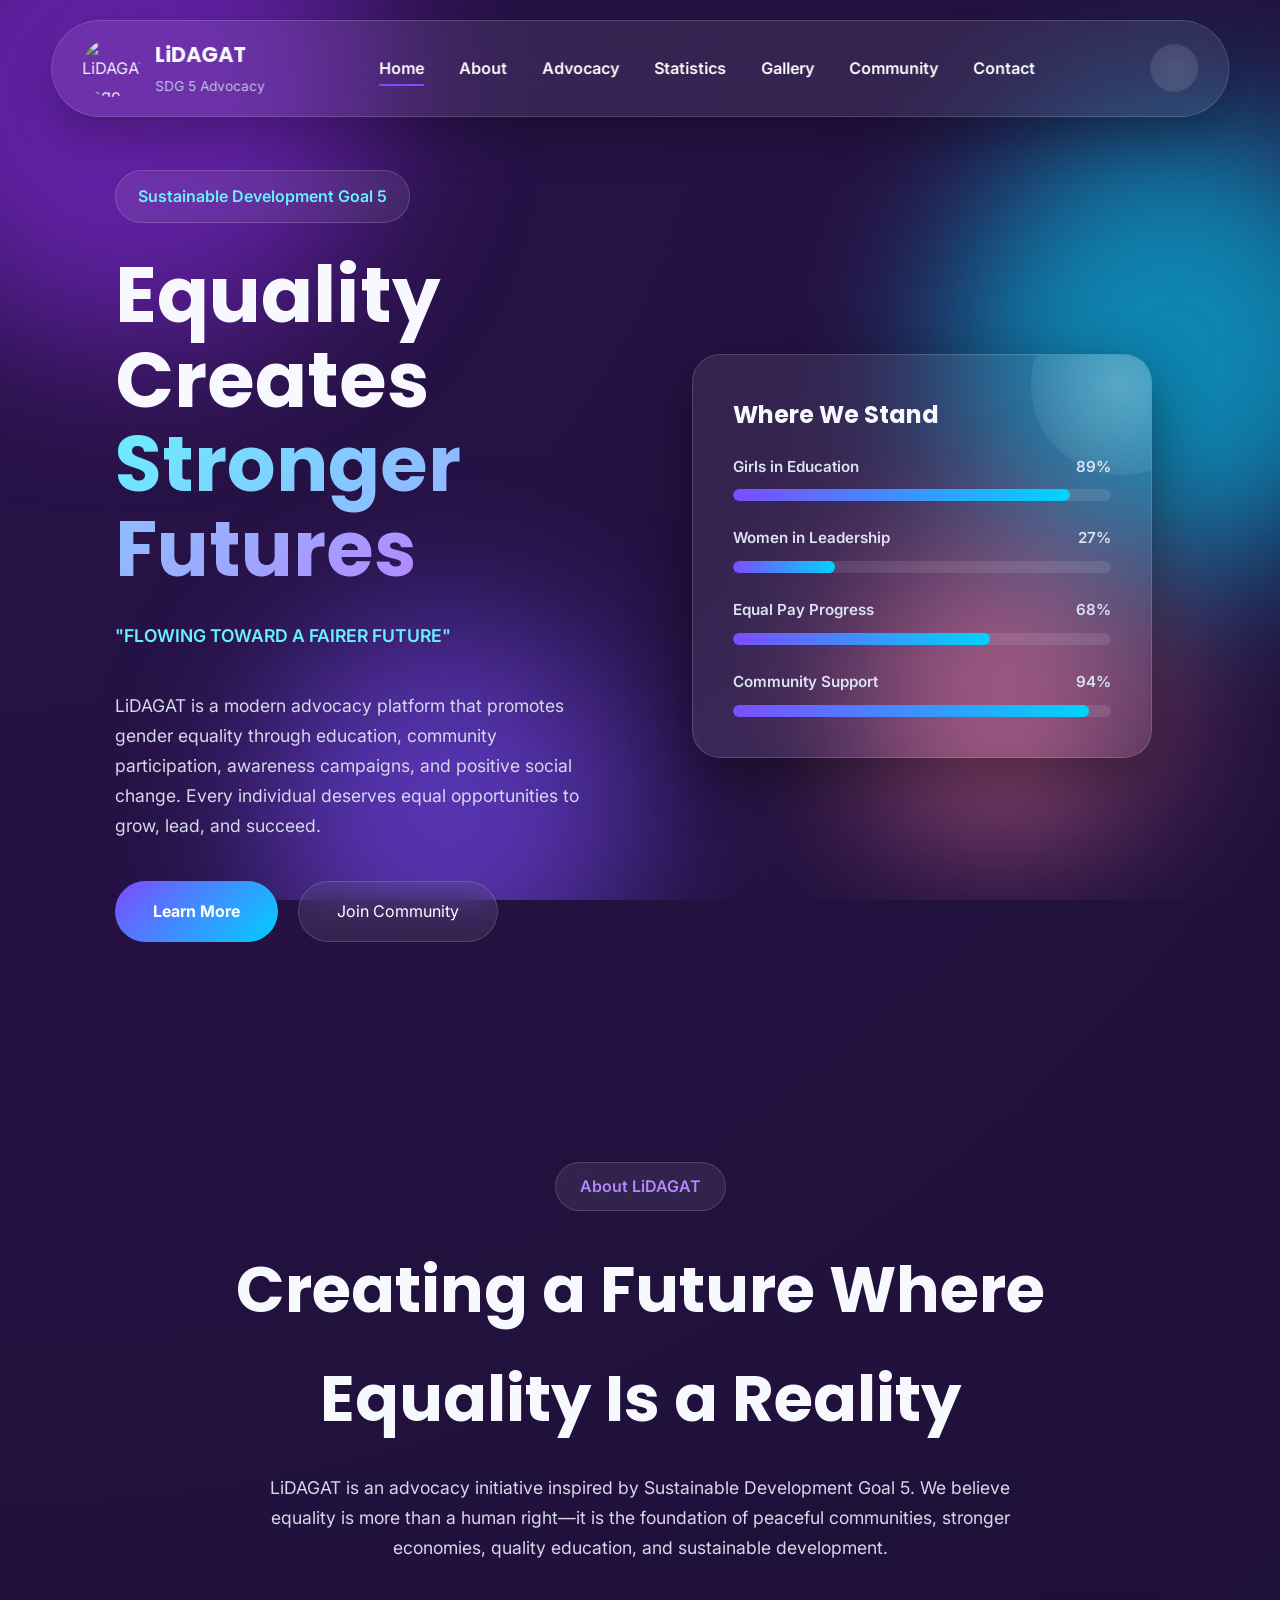
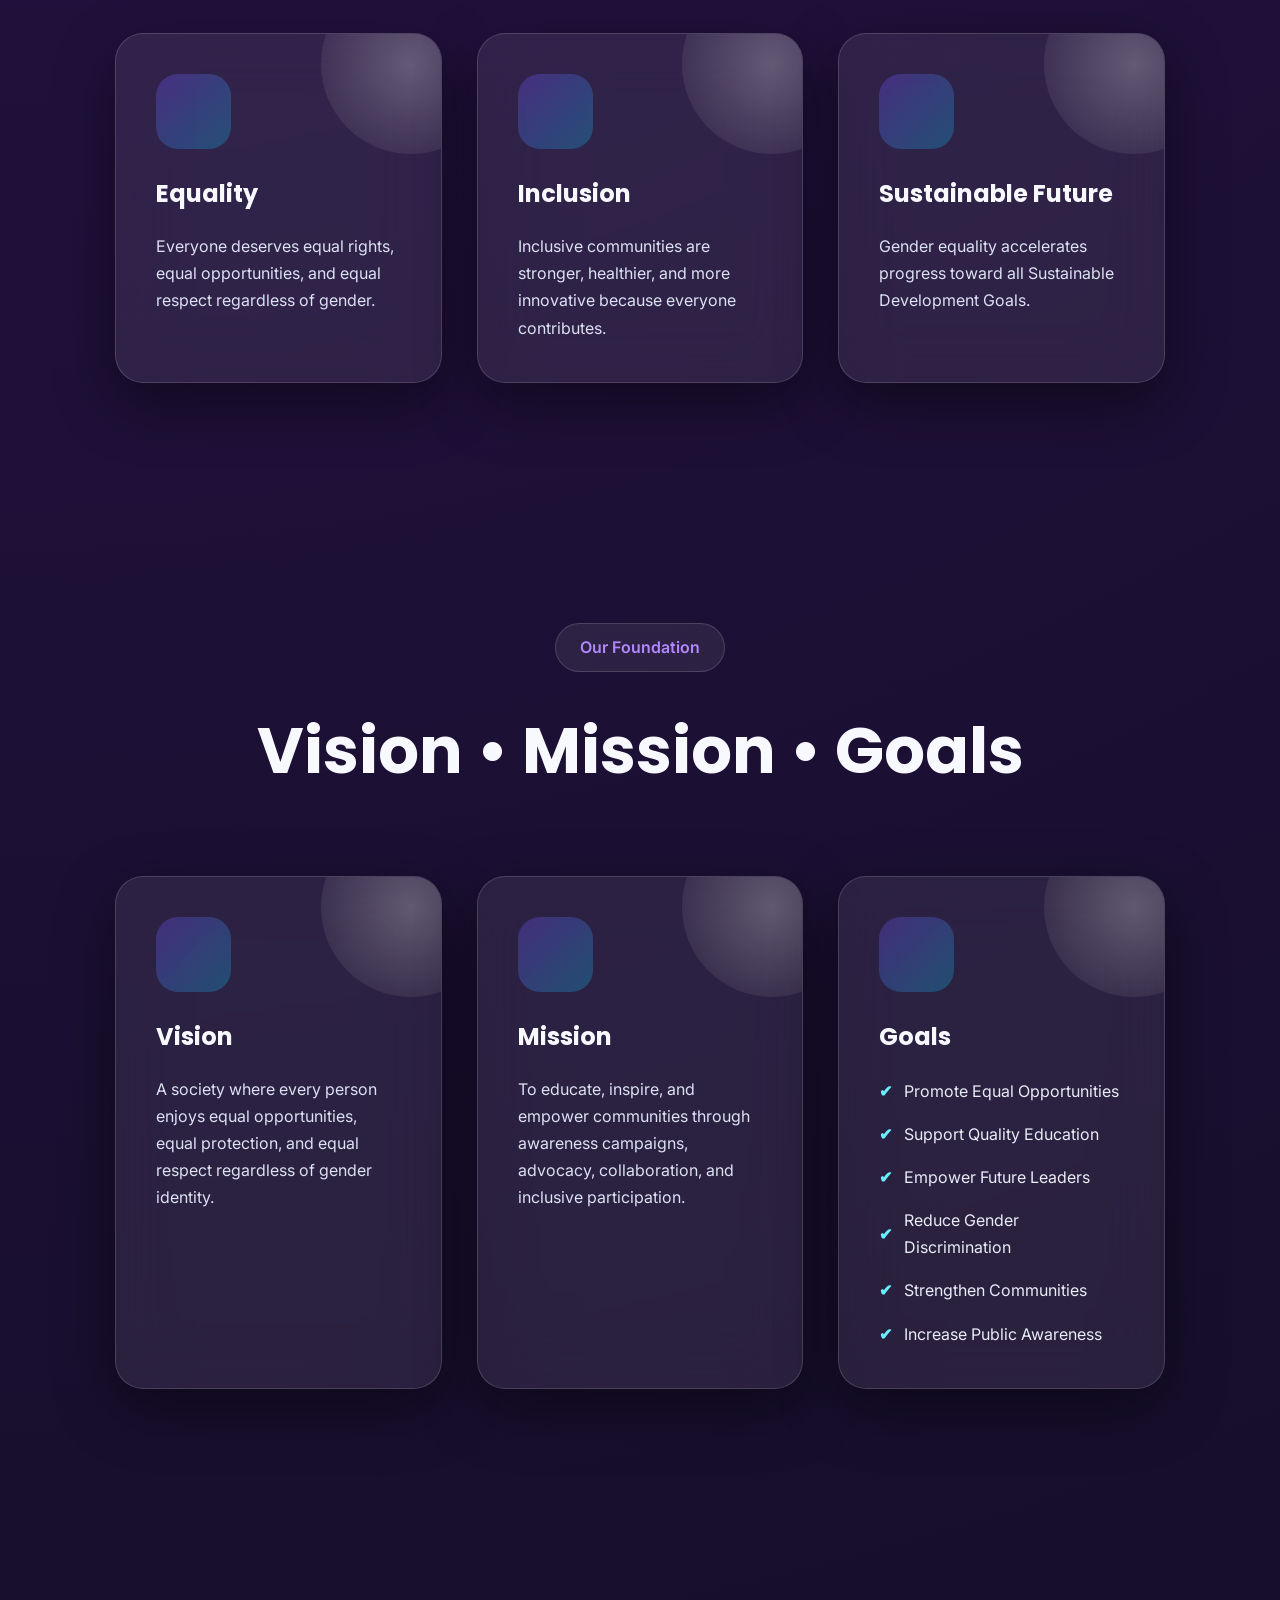
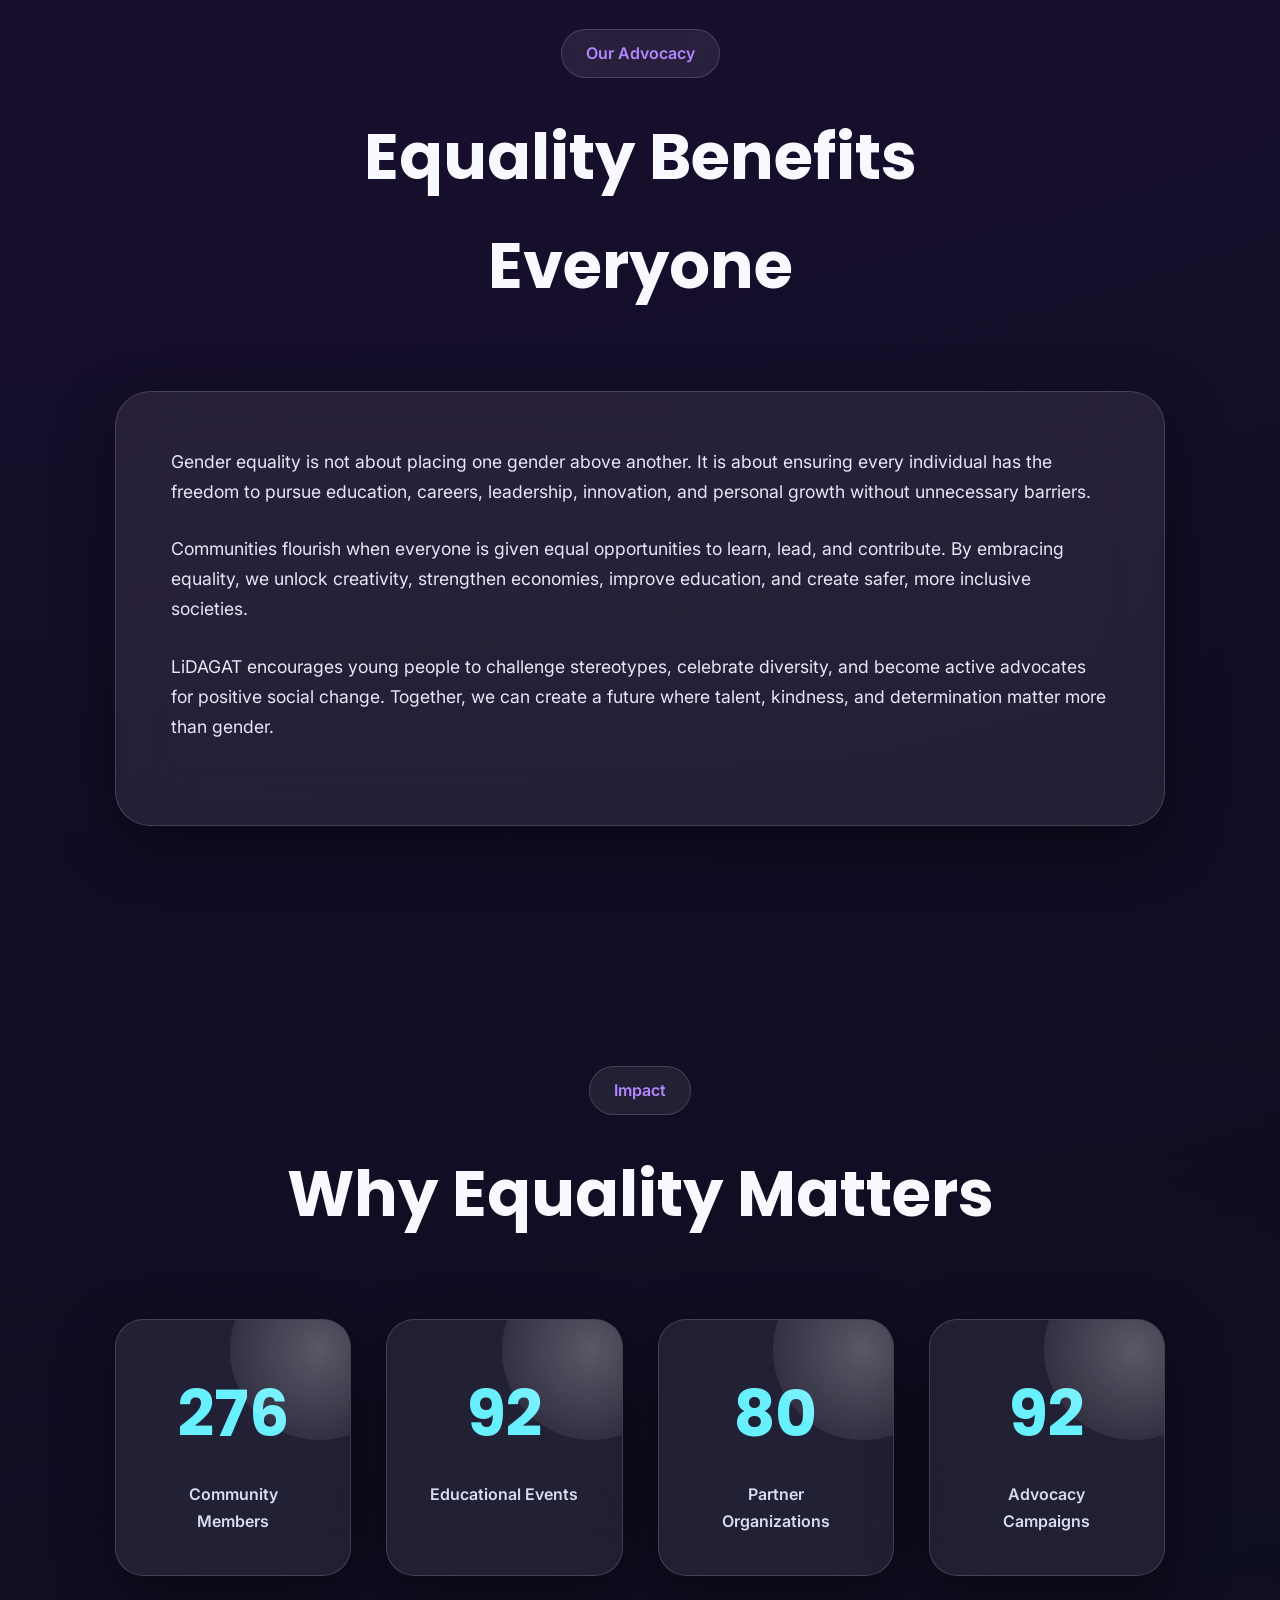
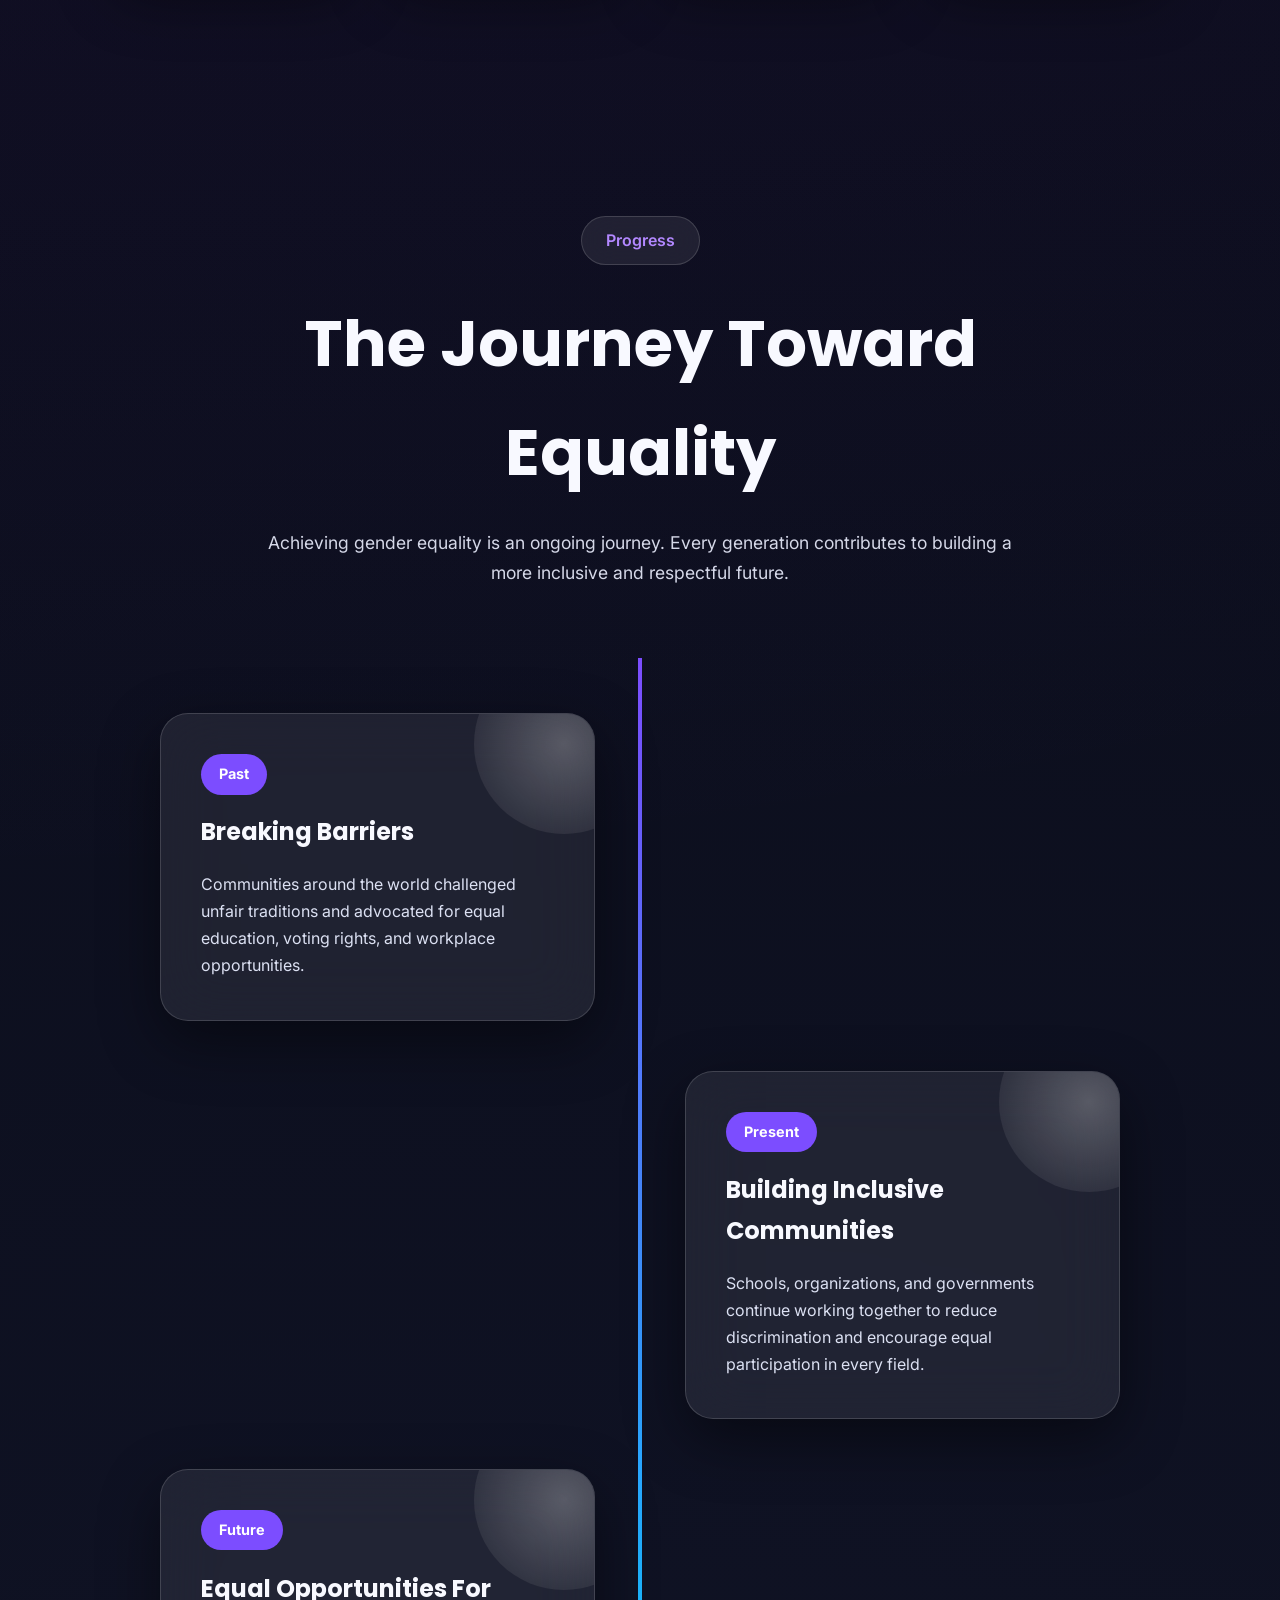
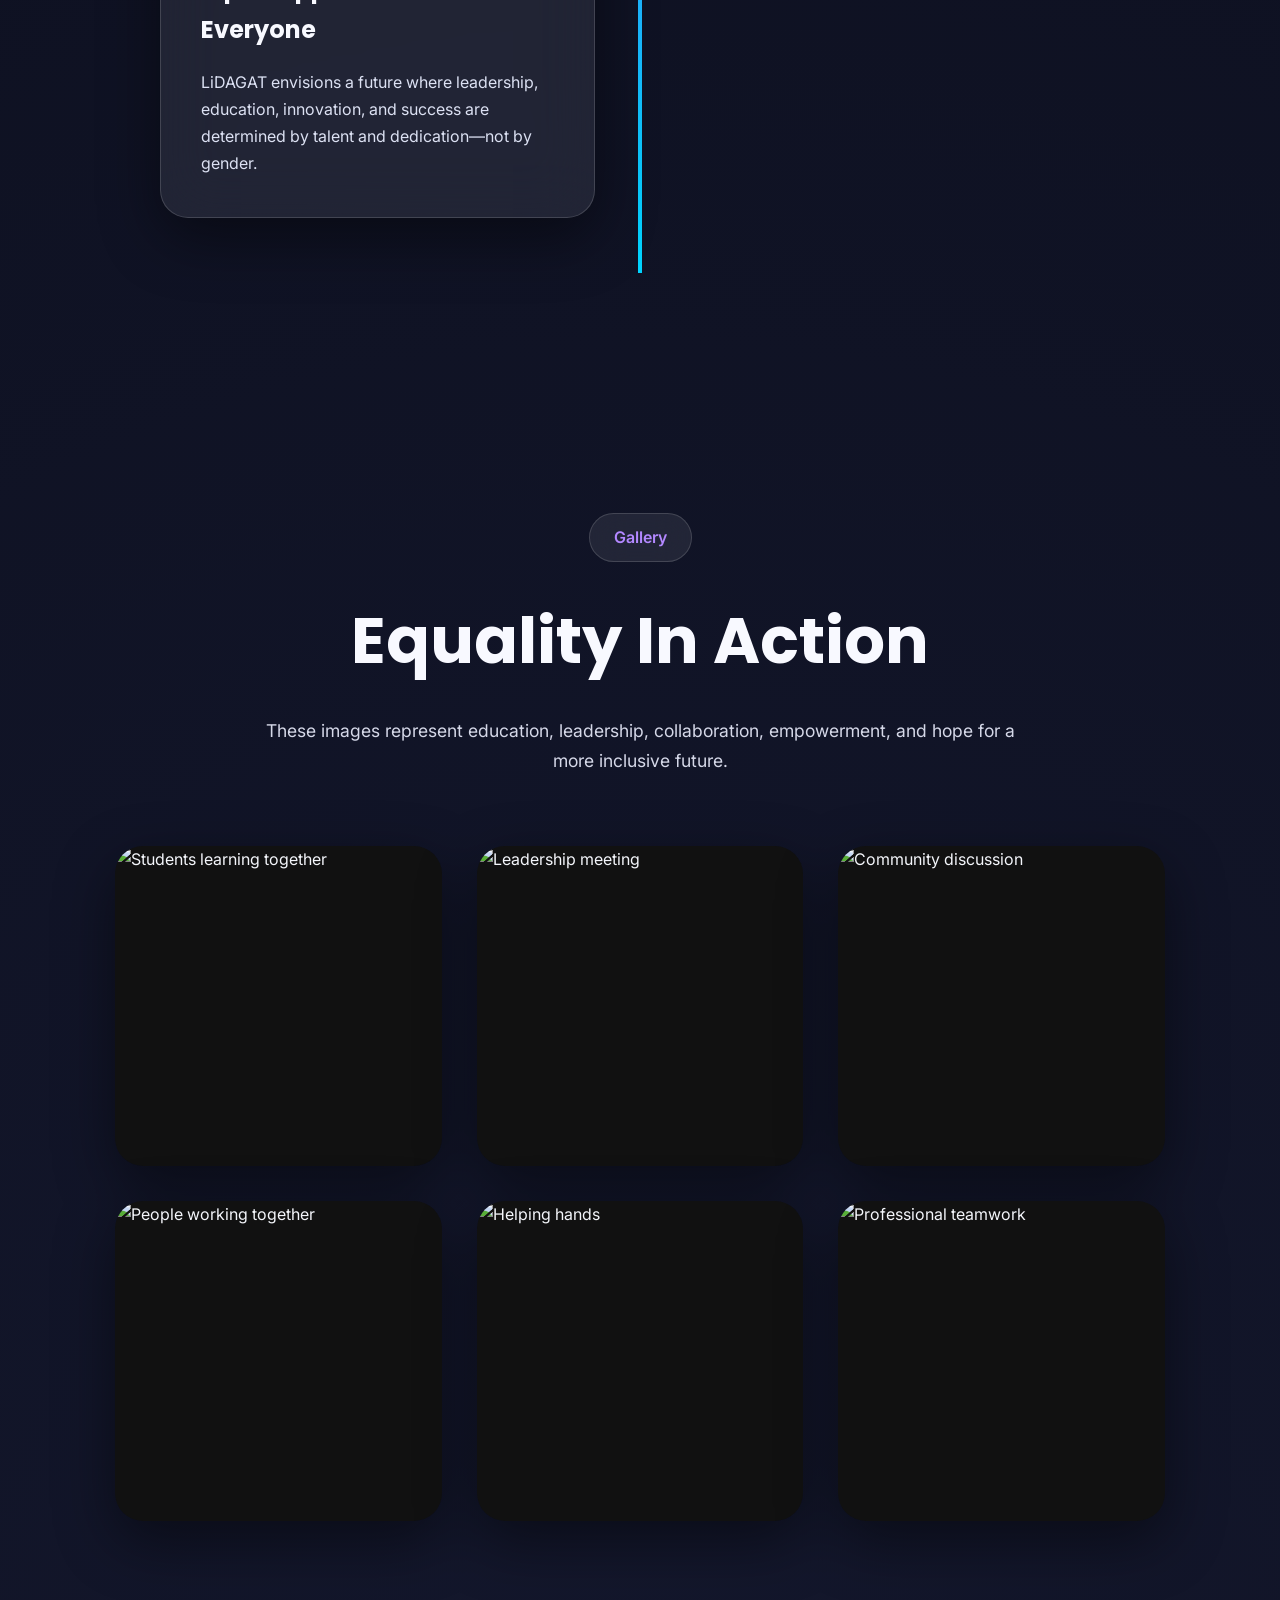
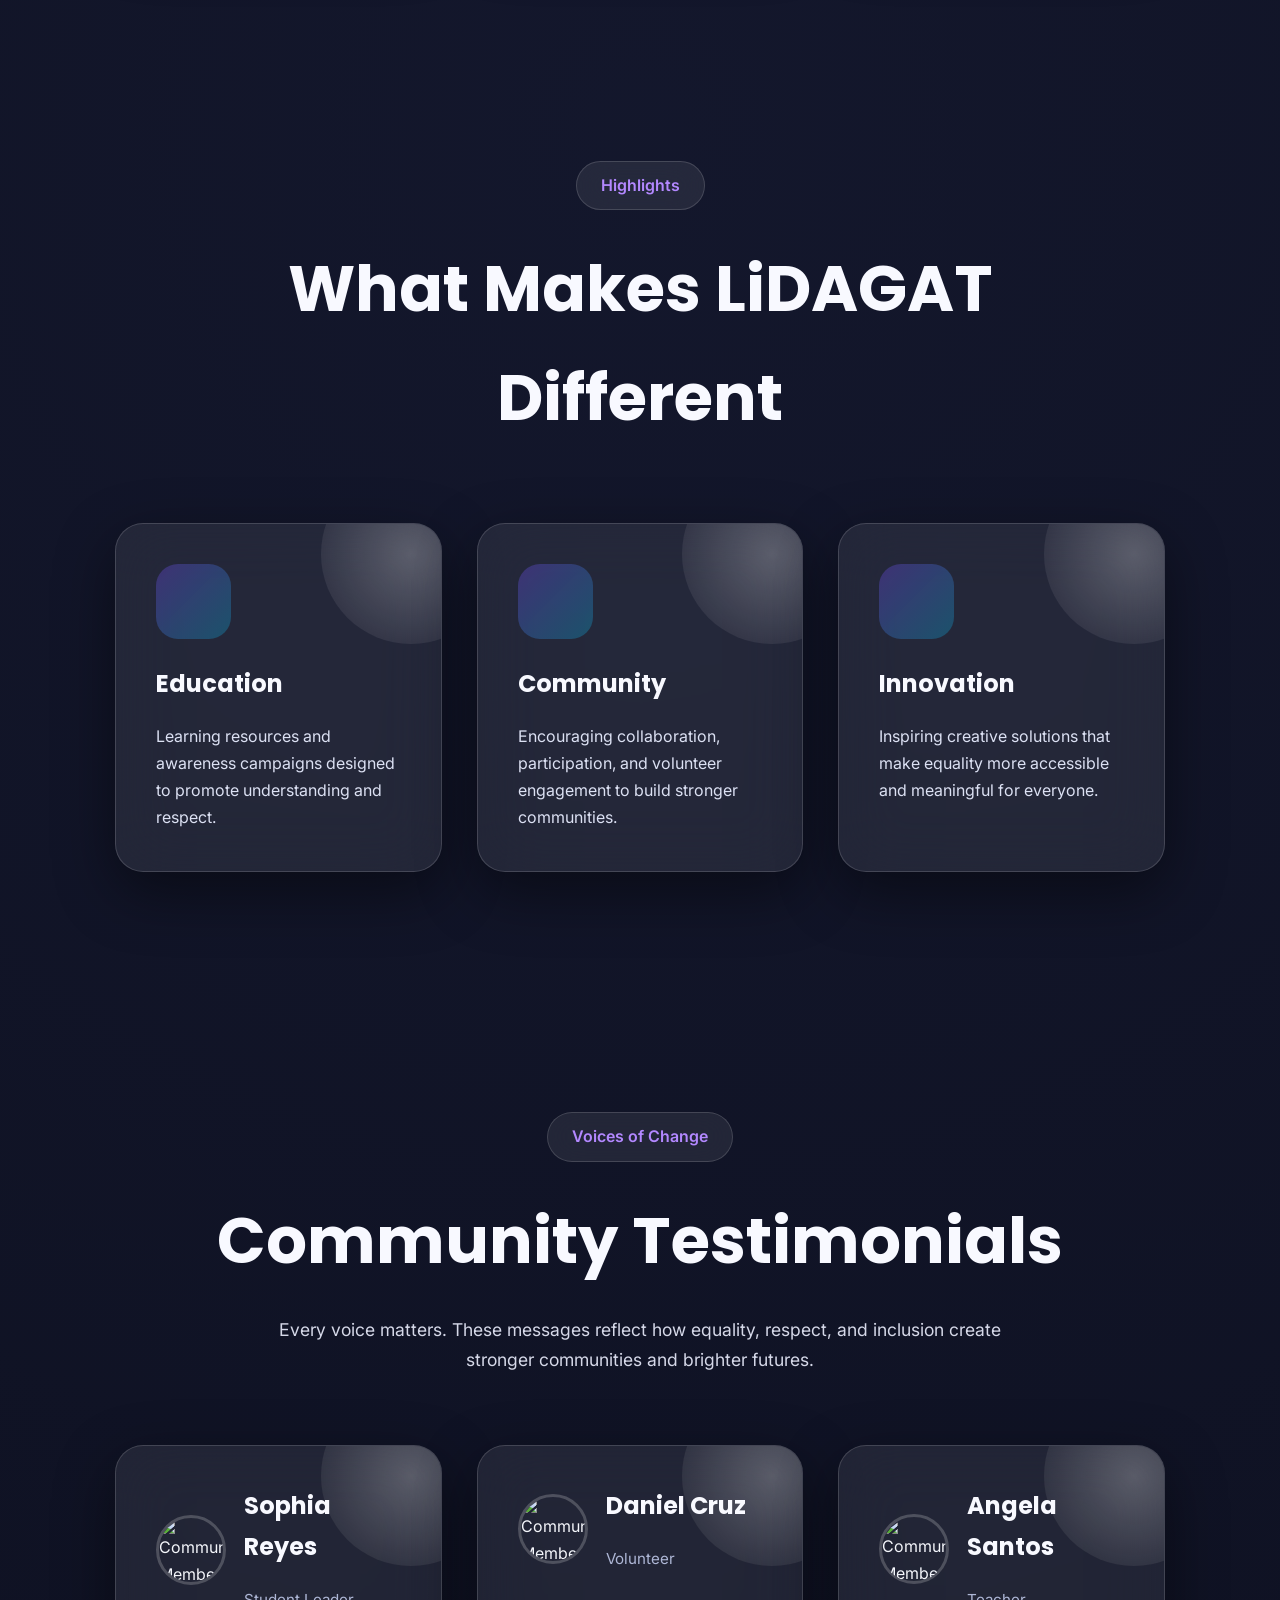
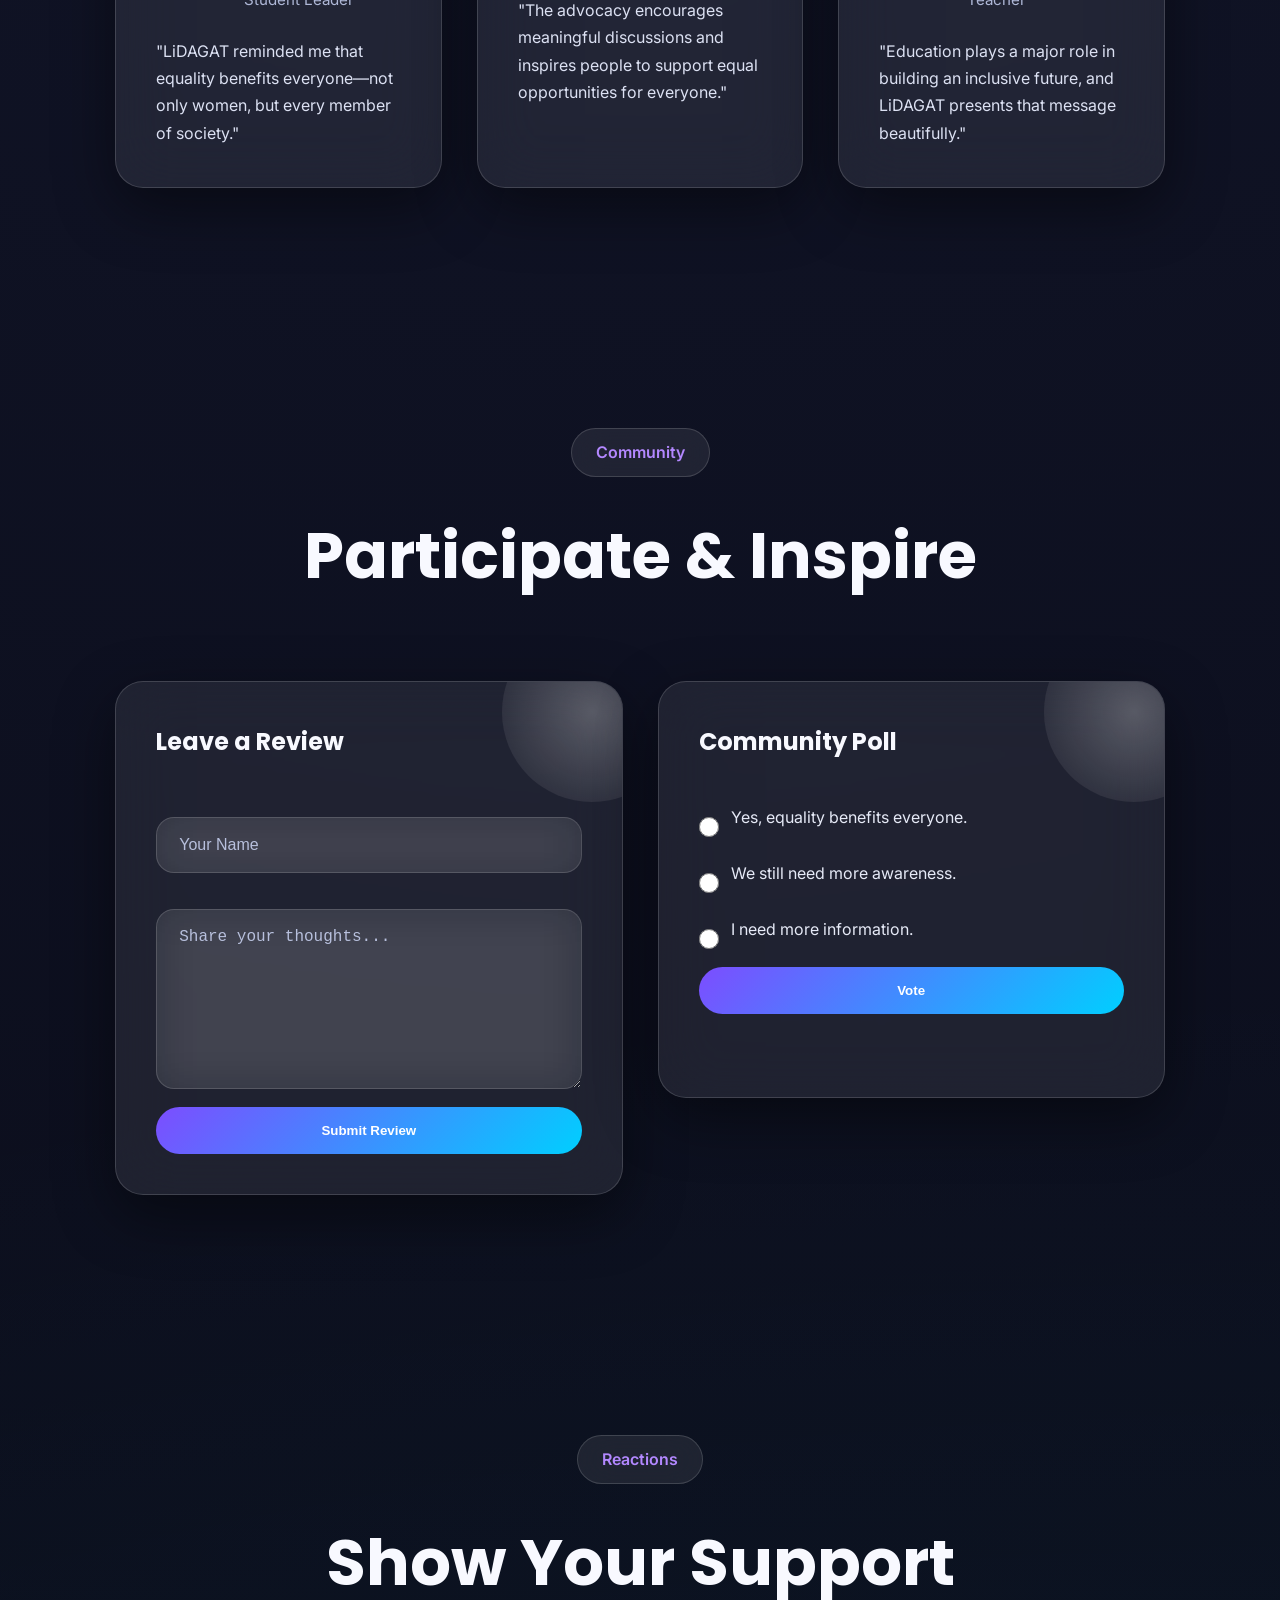
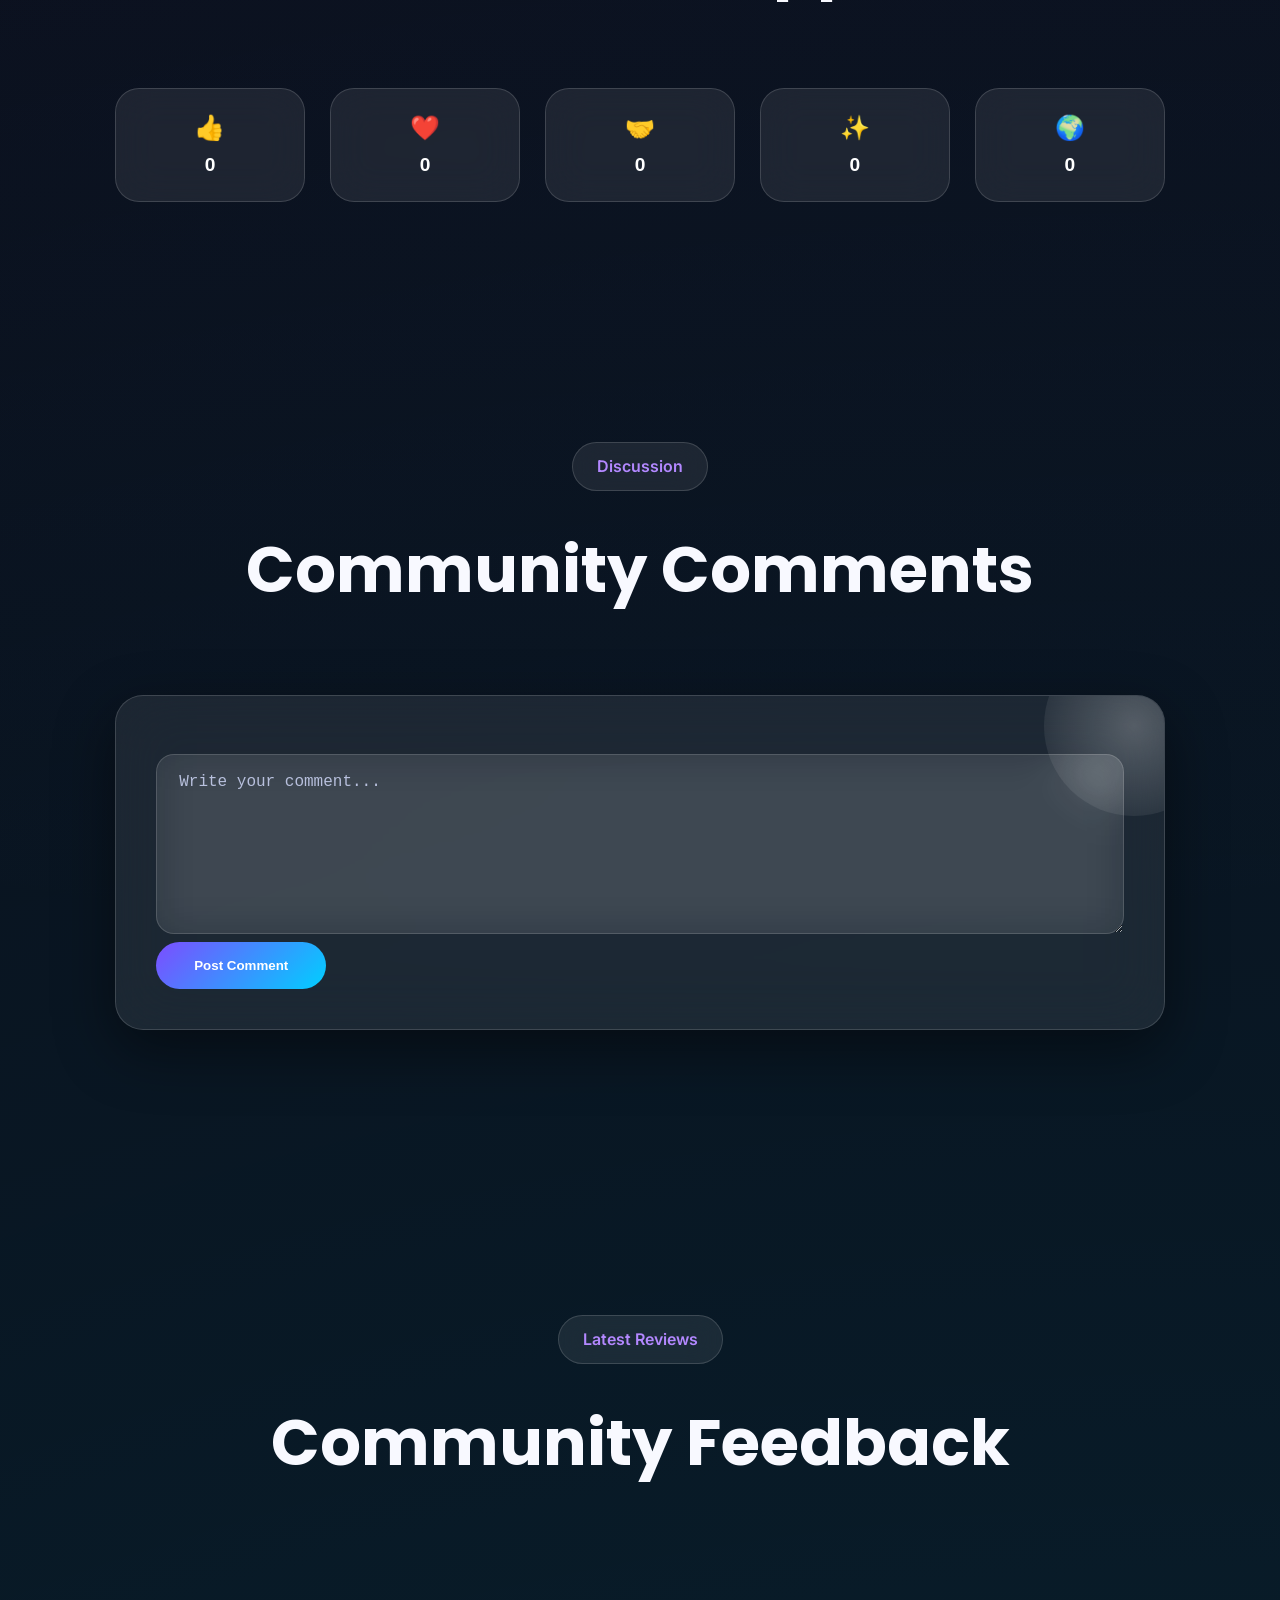
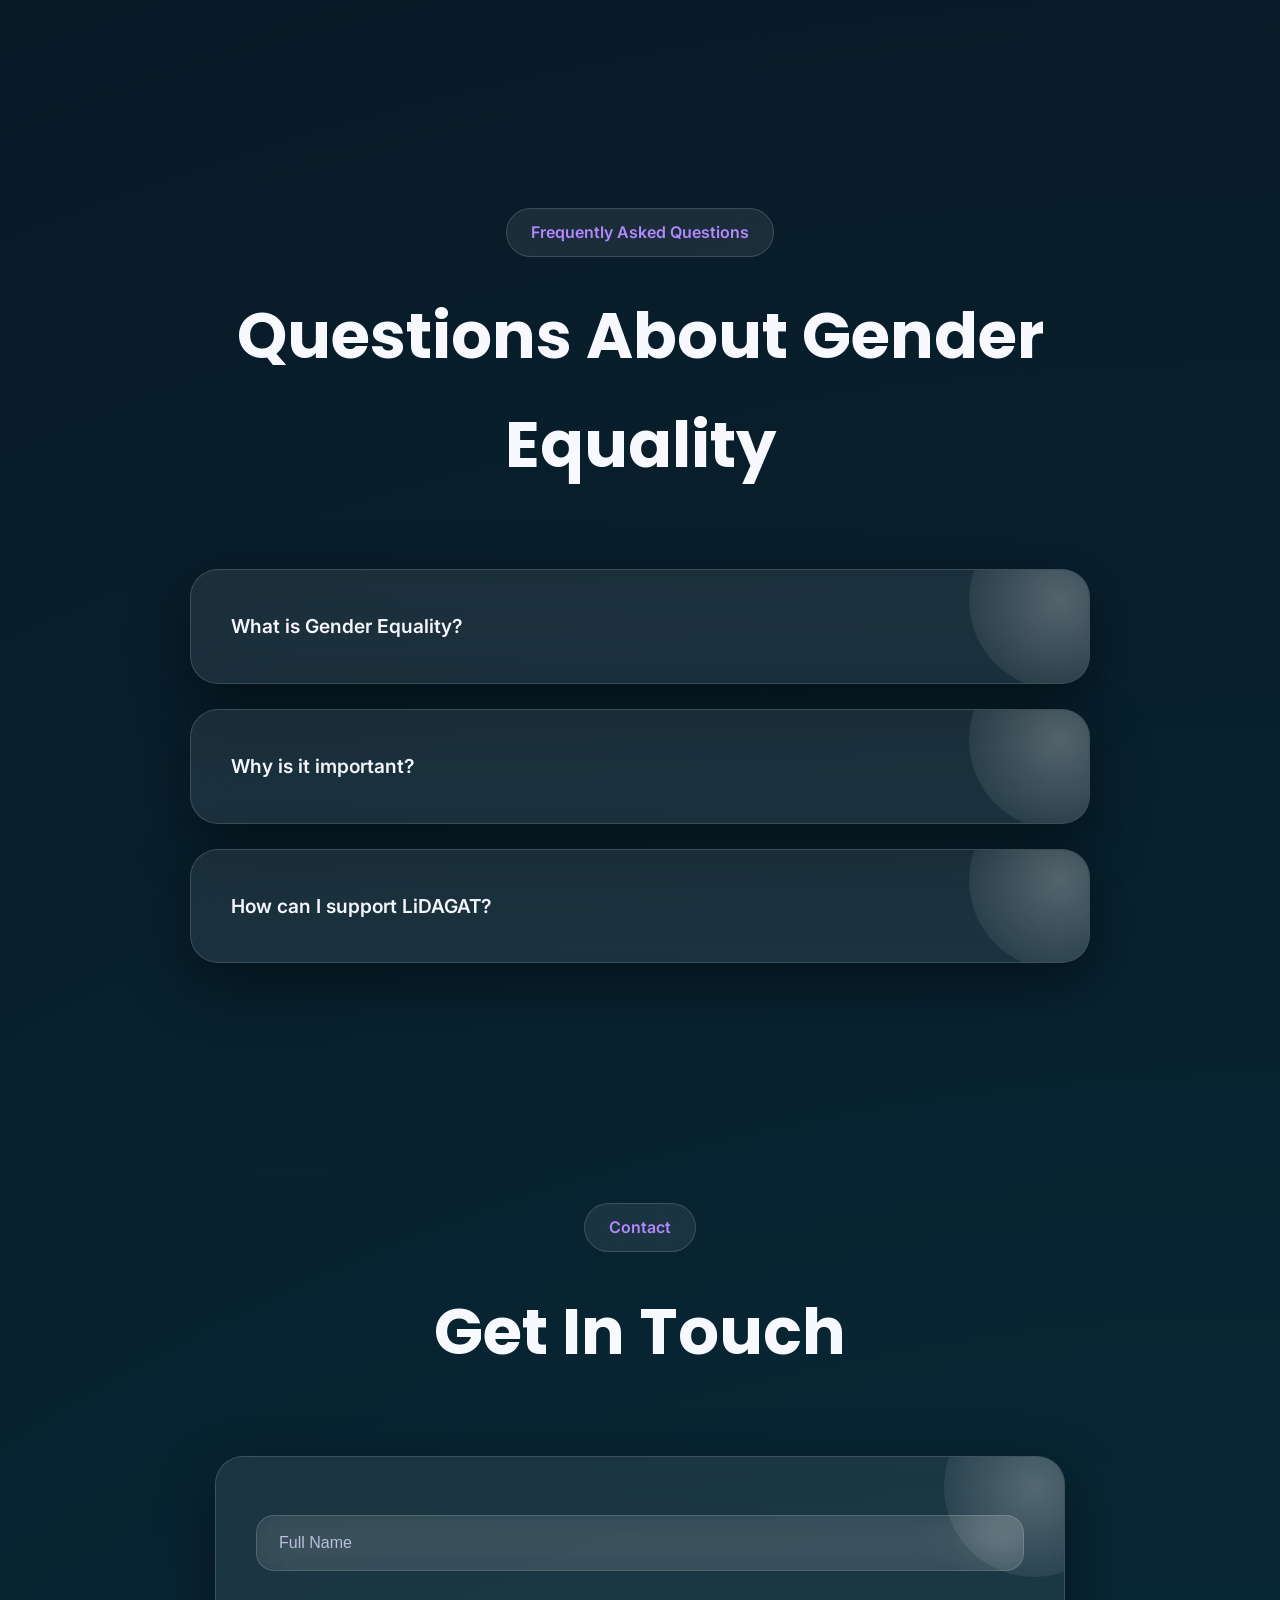
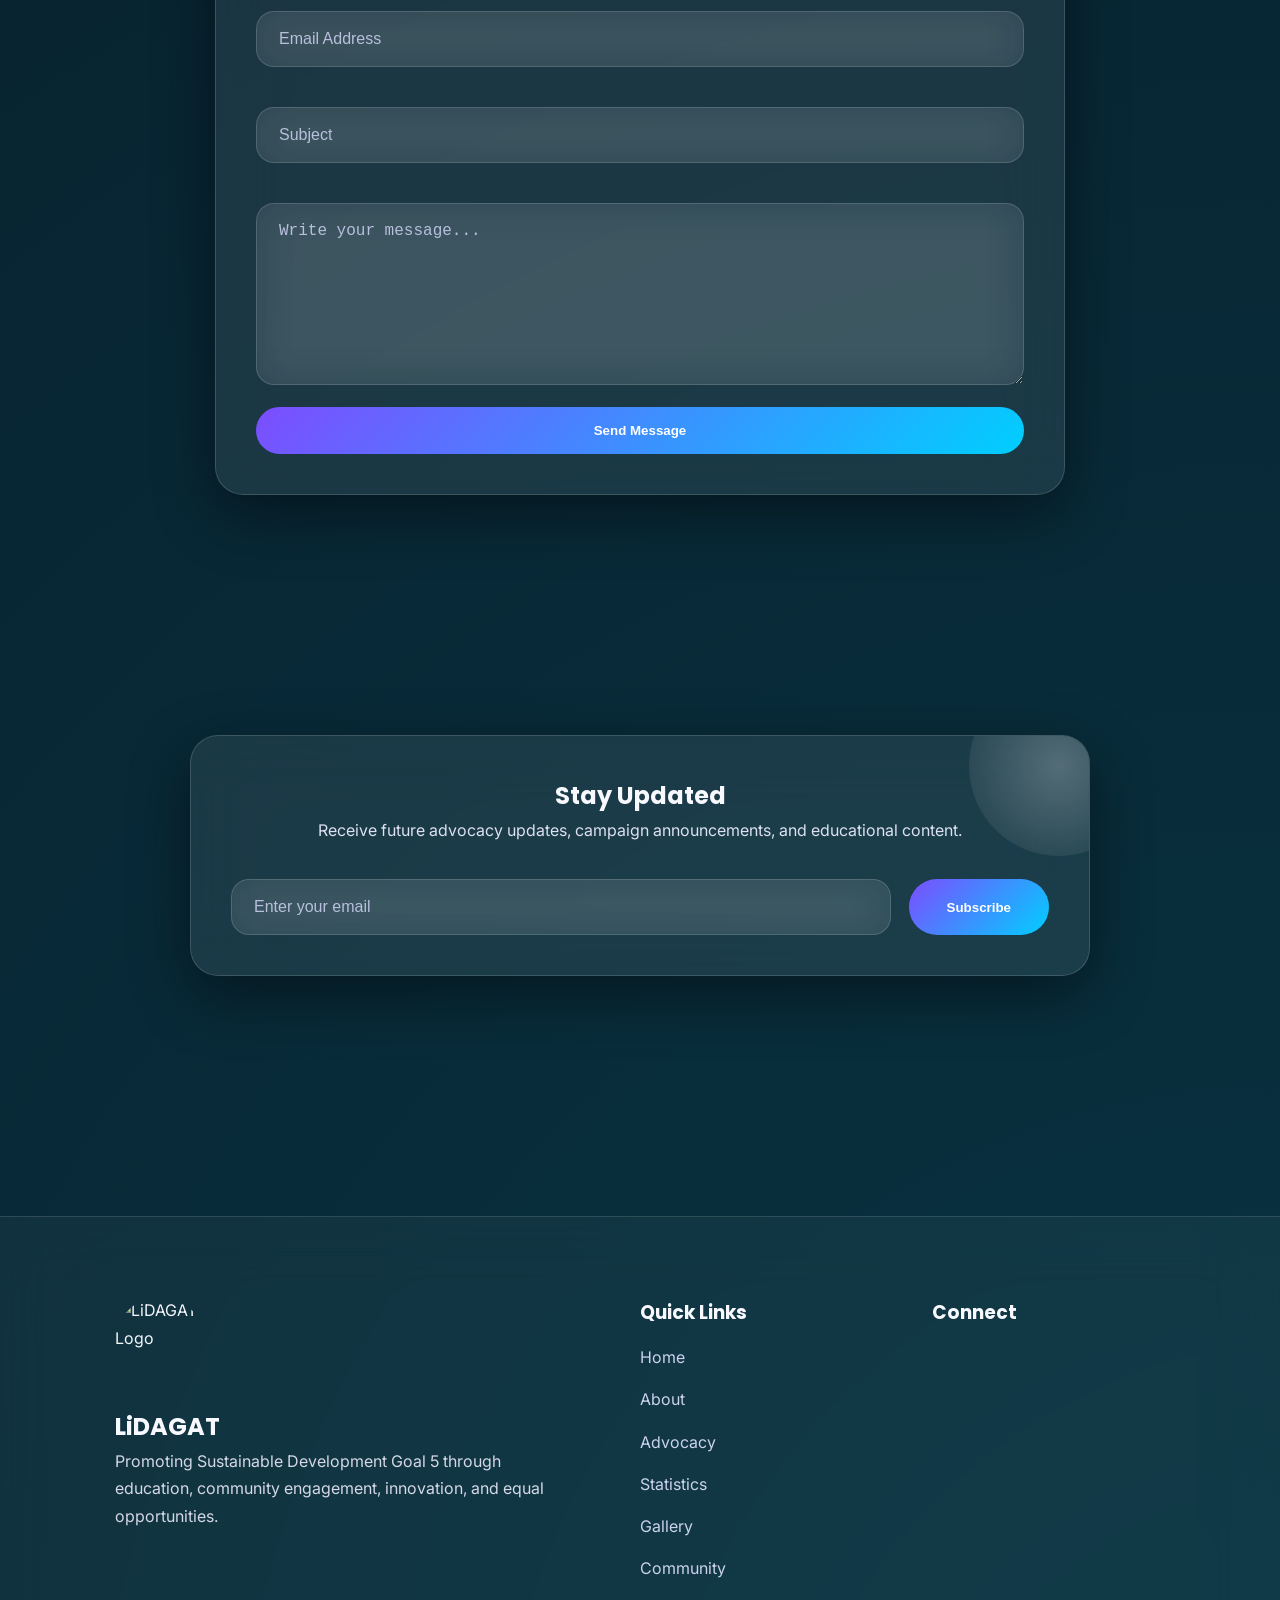
==== index.html @ cb560b21 "Rename index.html.html to index.html" ====
<!DOCTYPE html>
<html lang="en">

<head>

    <!-- ===========================================
        META
    ============================================ -->

    <meta charset="UTF-8">

    <meta
        name="viewport"
        content="width=device-width, initial-scale=1.0">

    <meta
        name="description"
        content="LiDAGAT is a modern advocacy website dedicated to promoting Sustainable Development Goal 5: Gender Equality through awareness, education, and community participation.">

    <meta
        name="keywords"
        content="Gender Equality, SDG 5, Women Empowerment, Equality, Advocacy, Philippines, LiDAGAT">

    <meta
        name="author"
        content="LiDAGAT Team">

    <title>
        LiDAGAT | SDG 5 • Gender Equality Advocacy
    </title>

    <!-- ===========================================
        FAVICON
    ============================================ -->

    <link
        rel="icon"
        type="image/jpeg"
        href="images/lidagat-logo.jpg">

    <!-- ===========================================
        GOOGLE FONTS
    ============================================ -->

    <link rel="preconnect"
          href="https://fonts.googleapis.com">

    <link rel="preconnect"
          href="https://fonts.gstatic.com"
          crossorigin>

    <link
        href="https://fonts.googleapis.com/css2?family=Poppins:wght@300;400;500;600;700;800&family=Inter:wght@300;400;500;600;700;800&display=swap"
        rel="stylesheet">

    <!-- ===========================================
        REMIX ICONS
    ============================================ -->

    <link
        href="https://cdn.jsdelivr.net/npm/remixicon@4.3.0/fonts/remixicon.css"
        rel="stylesheet">

    <!-- ===========================================
        CSS
    ============================================ -->

    <link
        rel="stylesheet"
        href="style.css">

</head>

<body>
  <!-- ===========================================
        LOADER
=========================================== -->

<div id="loader">

    <div class="loader-content">

        <img
            src="images/lidagat-logo.jpg"
            alt="LiDAGAT Logo"
            class="loader-logo">

        <h1>
            LiDAGAT
        </h1>

        <p>
            Empowering Equality • Inspiring Change
        </p>

        <div class="loader-ring"></div>

    </div>

</div>
<!-- ===========================================
        SCROLL PROGRESS
=========================================== -->

<div id="progressContainer">

    <div id="progressBar"></div>

</div>
<!-- ===========================================
        BACKGROUND EFFECT
=========================================== -->

<div class="background-blur">

    <span class="orb orb1"></span>

    <span class="orb orb2"></span>

    <span class="orb orb3"></span>

    <span class="orb orb4"></span>

</div>
<!-- ===========================================
        HEADER
=========================================== -->

<header id="header">

    <div class="nav-container">

        <!-- Logo -->

        <a
            href="#home"
            class="logo">

            <img
                src="images/lidagat-logo.jpg"
                alt="LiDAGAT Logo">

            <div>

                <h2>LiDAGAT</h2>

                <span>
                    SDG 5 Advocacy
                </span>

            </div>

        </a>

        <!-- Navigation -->

        <nav
            id="navbar">

            <ul>

                <li>

                    <a href="#home">

                        Home

                    </a>

                </li>

                <li>

                    <a href="#about">

                        About

                    </a>

                </li>

                <li>

                    <a href="#advocacy">

                        Advocacy

                    </a>

                </li>

                <li>

                    <a href="#statistics">

                        Statistics

                    </a>

                </li>

                <li>

                    <a href="#gallery">

                        Gallery

                    </a>

                </li>

                <li>

                    <a href="#community">

                        Community

                    </a>

                </li>

                <li>

                    <a href="#contact">

                        Contact

                    </a>

                </li>

            </ul>

        </nav>

        <!-- Controls -->

        <div class="nav-actions">

            <button
                id="themeButton"
                aria-label="Toggle Dark Mode">

                <i class="ri-moon-clear-fill"></i>

            </button>

            <button
                id="menuButton"
                aria-label="Open Menu">

                <i class="ri-menu-4-line"></i>

            </button>

        </div>

    </div>

</header>
<!-- ===========================================
        HERO
=========================================== -->

<section
    id="home"
    class="hero">

    <div class="hero-content">

        <span class="hero-tag">

            Sustainable Development Goal 5

        </span>

        <h1>

            Equality
            <br>

            Creates

            <span>

                Stronger Futures

            </span>

        </h1>

        <p class="hero-tagline">

            "FLOWING TOWARD A FAIRER FUTURE"

        </p>

        <p>

            LiDAGAT is a modern advocacy platform that promotes
            gender equality through education, community
            participation, awareness campaigns, and positive
            social change. Every individual deserves equal
            opportunities to grow, lead, and succeed.

        </p>

        <div class="hero-buttons">

            <a
                href="#about"
                class="primary-button">

                Learn More

            </a>

            <a
                href="#community"
                class="glass-button">

                Join Community

            </a>

        </div>

    </div>

    <div class="hero-image">

        <div class="glass-card stats-panel">

            <h3>Where We Stand</h3>

            <div class="progress-item">
                <div class="progress-label">
                    <span>Girls in Education</span>
                    <span>89%</span>
                </div>
                <div class="progress-bar">
                    <div class="progress-fill" style="width:89%"></div>
                </div>
            </div>

            <div class="progress-item">
                <div class="progress-label">
                    <span>Women in Leadership</span>
                    <span>27%</span>
                </div>
                <div class="progress-bar">
                    <div class="progress-fill" style="width:27%"></div>
                </div>
            </div>

            <div class="progress-item">
                <div class="progress-label">
                    <span>Equal Pay Progress</span>
                    <span>68%</span>
                </div>
                <div class="progress-bar">
                    <div class="progress-fill" style="width:68%"></div>
                </div>
            </div>

            <div class="progress-item">
                <div class="progress-label">
                    <span>Community Support</span>
                    <span>94%</span>
                </div>
                <div class="progress-bar">
                    <div class="progress-fill" style="width:94%"></div>
                </div>
            </div>

        </div>

    </div>

</section>
<!-- ===========================================
        ABOUT SECTION
=========================================== -->

<section id="about" class="section">

    <div class="section-header">

        <span class="section-badge">

            About LiDAGAT

        </span>

        <h2 class="section-title">

            Creating a Future Where
            Equality Is a Reality

        </h2>

        <p class="section-description">

            LiDAGAT is an advocacy initiative inspired by
            Sustainable Development Goal 5. We believe
            equality is more than a human right—it is the
            foundation of peaceful communities, stronger
            economies, quality education, and sustainable
            development.

        </p>

    </div>

    <div class="about-grid">

        <div class="glass-card">

            <div class="card-icon">

                <i class="ri-scales-3-line"></i>

            </div>

            <h3>

                Equality

            </h3>

            <p>

                Everyone deserves equal rights,
                equal opportunities,
                and equal respect regardless
                of gender.

            </p>

        </div>

        <div class="glass-card">

            <div class="card-icon">

                <i class="ri-team-line"></i>

            </div>

            <h3>

                Inclusion

            </h3>

            <p>

                Inclusive communities are stronger,
                healthier,
                and more innovative because
                everyone contributes.

            </p>

        </div>

        <div class="glass-card">

            <div class="card-icon">

                <i class="ri-earth-line"></i>

            </div>

            <h3>

                Sustainable Future

            </h3>

            <p>

                Gender equality accelerates
                progress toward all Sustainable
                Development Goals.

            </p>

        </div>

    </div>

</section>

<!-- ===========================================
        VISION • MISSION • GOALS
=========================================== -->

<section id="vision" class="section">

    <div class="section-header">

        <span class="section-badge">

            Our Foundation

        </span>

        <h2 class="section-title">

            Vision • Mission • Goals

        </h2>

    </div>

    <div class="vision-grid">

        <article class="glass-card">

            <div class="card-icon">

                <i class="ri-eye-2-line"></i>

            </div>

            <h3>

                Vision

            </h3>

            <p>

                A society where every person
                enjoys equal opportunities,
                equal protection,
                and equal respect regardless
                of gender identity.

            </p>

        </article>

        <article class="glass-card">

            <div class="card-icon">

                <i class="ri-flag-line"></i>

            </div>

            <h3>

                Mission

            </h3>

            <p>

                To educate,
                inspire,
                and empower communities
                through awareness campaigns,
                advocacy,
                collaboration,
                and inclusive participation.

            </p>

        </article>

        <article class="glass-card">

            <div class="card-icon">

                <i class="ri-rocket-2-line"></i>

            </div>

            <h3>

                Goals

            </h3>

            <ul class="goal-list">

                <li>Promote Equal Opportunities</li>

                <li>Support Quality Education</li>

                <li>Empower Future Leaders</li>

                <li>Reduce Gender Discrimination</li>

                <li>Strengthen Communities</li>

                <li>Increase Public Awareness</li>

            </ul>

        </article>

    </div>

</section>

<!-- ===========================================
        ADVOCACY
=========================================== -->

<section
id="advocacy"
class="section">

<div class="advocacy-container">

<div class="section-header">

<span class="section-badge">

Our Advocacy

</span>

<h2 class="section-title">

Equality Benefits Everyone

</h2>

</div>

<div class="glass-panel">

<p>

Gender equality is not about placing one
gender above another.

It is about ensuring every individual
has the freedom to pursue education,
careers,
leadership,
innovation,
and personal growth
without unnecessary barriers.

</p>

<p>

Communities flourish when everyone
is given equal opportunities to learn,
lead,
and contribute.

By embracing equality,
we unlock creativity,
strengthen economies,
improve education,
and create safer,
more inclusive societies.

</p>

<p>

LiDAGAT encourages young people
to challenge stereotypes,
celebrate diversity,
and become active advocates
for positive social change.

Together,
we can create a future
where talent,
kindness,
and determination
matter more than gender.

</p>

</div>

</div>

</section>

<!-- ===========================================
        STATISTICS
=========================================== -->

<section
id="statistics"
class="section">

<div class="section-header">

<span class="section-badge">

Impact

</span>

<h2 class="section-title">

Why Equality Matters

</h2>

</div>

<div class="stats-grid">

<div class="stat-card glass-card">

<h2 id="count1">

30

</h2>

<p>

Community Members

</p>

</div>

<div class="stat-card glass-card">

<h2 id="count2">

107

</h2>

<p>

Educational Events

</p>

</div>

<div class="stat-card glass-card">

<h2 id="count3">

98

</h2>

<p>

Partner Organizations

</p>

</div>

<div class="stat-card glass-card">

<h2 id="count4">

69

</h2>

<p>

Advocacy Campaigns

</p>

</div>

</div>

</section>
<!-- ===========================================
        TIMELINE
=========================================== -->

<section id="timeline" class="section">

    <div class="section-header">

        <span class="section-badge">

            Progress

        </span>

        <h2 class="section-title">

            The Journey Toward Equality

        </h2>

        <p class="section-description">

            Achieving gender equality is an ongoing journey.
            Every generation contributes to building a more
            inclusive and respectful future.

        </p>

    </div>

    <div class="timeline">

        <div class="timeline-item left">

            <div class="glass-card">

                <span class="timeline-year">

                    Past

                </span>

                <h3>

                    Breaking Barriers

                </h3>

                <p>

                    Communities around the world challenged
                    unfair traditions and advocated for equal
                    education, voting rights, and workplace
                    opportunities.

                </p>

            </div>

        </div>

        <div class="timeline-item right">

            <div class="glass-card">

                <span class="timeline-year">

                    Present

                </span>

                <h3>

                    Building Inclusive Communities

                </h3>

                <p>

                    Schools, organizations, and governments
                    continue working together to reduce
                    discrimination and encourage equal
                    participation in every field.

                </p>

            </div>

        </div>

        <div class="timeline-item left">

            <div class="glass-card">

                <span class="timeline-year">

                    Future

                </span>

                <h3>

                    Equal Opportunities For Everyone

                </h3>

                <p>

                    LiDAGAT envisions a future where
                    leadership, education, innovation,
                    and success are determined by talent
                    and dedication—not by gender.

                </p>

            </div>

        </div>

    </div>

</section>

<!-- ===========================================
        GALLERY
=========================================== -->

<section id="gallery" class="section">

    <div class="section-header">

        <span class="section-badge">

            Gallery

        </span>

        <h2 class="section-title">

            Equality In Action

        </h2>

        <p class="section-description">

            These images represent education,
            leadership,
            collaboration,
            empowerment,
            and hope for a more inclusive future.

        </p>

    </div>

    <div class="gallery-grid">

        <article class="gallery-card">

            <img
                loading="lazy"
                src="https://images.unsplash.com/photo-1522202176988-66273c2fd55f?auto=format&fit=crop&w=900&q=80"
                alt="Students learning together">

            <div class="gallery-overlay">

                <h3>

                    Education For All

                </h3>

            </div>

        </article>

        <article class="gallery-card">

            <img
                loading="lazy"
                src="https://images.unsplash.com/photo-1521737604893-d14cc237f11d?auto=format&fit=crop&w=900&q=80"
                alt="Leadership meeting">

            <div class="gallery-overlay">

                <h3>

                    Inclusive Leadership

                </h3>

            </div>

        </article>

        <article class="gallery-card">

            <img
                loading="lazy"
                src="https://images.unsplash.com/photo-1517048676732-d65bc937f952?auto=format&fit=crop&w=900&q=80"
                alt="Community discussion">

            <div class="gallery-overlay">

                <h3>

                    Strong Communities

                </h3>

            </div>

        </article>

        <article class="gallery-card">

            <img
                loading="lazy"
                src="https://images.unsplash.com/photo-1529156069898-49953e39b3ac?auto=format&fit=crop&w=900&q=80"
                alt="People working together">

            <div class="gallery-overlay">

                <h3>

                    Equal Opportunities

                </h3>

            </div>

        </article>

        <article class="gallery-card">

            <img
                loading="lazy"
                src="https://images.unsplash.com/photo-1509099836639-18ba1795216d?auto=format&fit=crop&w=900&q=80"
                alt="Helping hands">

            <div class="gallery-overlay">

                <h3>

                    Empowerment

                </h3>

            </div>

        </article>

        <article class="gallery-card">

            <img
                loading="lazy"
                src="https://images.unsplash.com/photo-1552664730-d307ca884978?auto=format&fit=crop&w=900&q=80"
                alt="Professional teamwork">

            <div class="gallery-overlay">

                <h3>

                    Collaboration

                </h3>

            </div>

        </article>

    </div>

</section>

<!-- ===========================================
        FEATURED HIGHLIGHTS
=========================================== -->

<section id="highlights" class="section">

    <div class="section-header">

        <span class="section-badge">

            Highlights

        </span>

        <h2 class="section-title">

            What Makes LiDAGAT Different

        </h2>

    </div>

    <div class="about-grid">

        <div class="glass-card">

            <div class="card-icon">

                <i class="ri-book-open-line"></i>

            </div>

            <h3>

                Education

            </h3>

            <p>

                Learning resources and awareness
                campaigns designed to promote
                understanding and respect.

            </p>

        </div>

        <div class="glass-card">

            <div class="card-icon">

                <i class="ri-group-line"></i>

            </div>

            <h3>

                Community

            </h3>

            <p>

                Encouraging collaboration,
                participation,
                and volunteer engagement
                to build stronger communities.

            </p>

        </div>

        <div class="glass-card">

            <div class="card-icon">

                <i class="ri-lightbulb-flash-line"></i>

            </div>

            <h3>

                Innovation

            </h3>

            <p>

                Inspiring creative solutions
                that make equality more
                accessible and meaningful
                for everyone.

            </p>

        </div>

    </div>

</section>
<!-- ===========================================
        TESTIMONIALS
=========================================== -->

<section id="testimonials" class="section">

    <div class="section-header">

        <span class="section-badge">

            Voices of Change

        </span>

        <h2 class="section-title">

            Community Testimonials

        </h2>

        <p class="section-description">

            Every voice matters. These messages reflect how
            equality, respect, and inclusion create stronger
            communities and brighter futures.

        </p>

    </div>

    <div class="testimonial-grid">

        <article class="testimonial-card glass-card">

            <div class="testimonial-header">

                <img
                    src="https://randomuser.me/api/portraits/women/44.jpg"
                    alt="Community Member">

                <div>

                    <h3>

                        Sophia Reyes

                    </h3>

                    <span>

                        Student Leader

                    </span>

                </div>

            </div>

            <p>

                "LiDAGAT reminded me that equality benefits
                everyone—not only women, but every member
                of society."

            </p>

        </article>

        <article class="testimonial-card glass-card">

            <div class="testimonial-header">

                <img
                    src="https://randomuser.me/api/portraits/men/32.jpg"
                    alt="Community Member">

                <div>

                    <h3>

                        Daniel Cruz

                    </h3>

                    <span>

                        Volunteer

                    </span>

                </div>

            </div>

            <p>

                "The advocacy encourages meaningful discussions
                and inspires people to support equal opportunities
                for everyone."

            </p>

        </article>

        <article class="testimonial-card glass-card">

            <div class="testimonial-header">

                <img
                    src="https://randomuser.me/api/portraits/women/68.jpg"
                    alt="Community Member">

                <div>

                    <h3>

                        Angela Santos

                    </h3>

                    <span>

                        Teacher

                    </span>

                </div>

            </div>

            <p>

                "Education plays a major role in building an
                inclusive future, and LiDAGAT presents that
                message beautifully."

            </p>

        </article>

    </div>

</section>

<!-- ===========================================
        COMMUNITY HUB
=========================================== -->

<section id="community" class="section">

    <div class="section-header">

        <span class="section-badge">

            Community

        </span>

        <h2 class="section-title">

            Participate & Inspire

        </h2>

    </div>

    <div class="community-grid">

        <!-- Reviews -->

        <div class="glass-card">

            <h3>

                Leave a Review

            </h3>

            <input
                type="text"
                id="reviewName"
                placeholder="Your Name">

            <textarea
                id="reviewText"
                placeholder="Share your thoughts..."></textarea>

            <button
                id="reviewButton"
                class="primary-button">

                Submit Review

            </button>

        </div>

        <!-- Poll -->

        <div class="glass-card">

            <h3>

                Community Poll

            </h3>

            <form id="pollForm">

                <label>

                    <input
                        type="radio"
                        name="vote"
                        value="Yes">

                    Yes, equality benefits everyone.

                </label>

                <label>

                    <input
                        type="radio"
                        name="vote"
                        value="Maybe">

                    We still need more awareness.

                </label>

                <label>

                    <input
                        type="radio"
                        name="vote"
                        value="No">

                    I need more information.

                </label>

                <button
                    type="submit"
                    class="primary-button">

                    Vote

                </button>

            </form>

            <div id="pollResult"></div>

        </div>

    </div>

</section>

<!-- ===========================================
        REACTIONS
=========================================== -->

<section class="section">

    <div class="section-header">

        <span class="section-badge">

            Reactions

        </span>

        <h2 class="section-title">

            Show Your Support

        </h2>

    </div>

    <div class="reaction-grid">

        <button
            id="likeReaction"
            class="reaction-button">

            👍

            <span id="likeCount">

                0

            </span>

        </button>

        <button
            id="loveReaction"
            class="reaction-button">

            ❤️

            <span id="loveCount">

                0

            </span>

        </button>

        <button
            id="supportReaction"
            class="reaction-button">

            🤝

            <span id="supportCount">

                0

            </span>

        </button>

        <button
            id="inspireReaction"
            class="reaction-button">

            ✨

            <span id="inspireCount">

                0

            </span>

        </button>

        <button
            id="togetherReaction"
            class="reaction-button">

            🌍

            <span id="togetherCount">

                0

            </span>

        </button>

    </div>

</section>

<!-- ===========================================
        COMMENTS
=========================================== -->

<section class="section">

    <div class="section-header">

        <span class="section-badge">

            Discussion

        </span>

        <h2 class="section-title">

            Community Comments

        </h2>

    </div>

    <div class="glass-card">

        <textarea
            id="commentInput"
            placeholder="Write your comment..."></textarea>

        <button
            id="commentButton"
            class="primary-button">

            Post Comment

        </button>

    </div>

    <div
        id="commentSection"
        class="comment-list">

    </div>

</section>

<!-- ===========================================
        REVIEW DISPLAY
=========================================== -->

<section class="section">

    <div class="section-header">

        <span class="section-badge">

            Latest Reviews

        </span>

        <h2 class="section-title">

            Community Feedback

        </h2>

    </div>

    <div
        id="reviewContainer"
        class="review-grid">

    </div>

</section>
<!-- ===========================================
        FAQ
=========================================== -->

<section id="faq" class="section">

    <div class="section-header">

        <span class="section-badge">

            Frequently Asked Questions

        </span>

        <h2 class="section-title">

            Questions About Gender Equality

        </h2>

    </div>

    <div class="faq-container">

        <details class="glass-card">

            <summary>

                What is Gender Equality?

            </summary>

            <p>

                Gender equality means every person enjoys
                equal rights, responsibilities,
                opportunities,
                and respect regardless of gender.

            </p>

        </details>

        <details class="glass-card">

            <summary>

                Why is it important?

            </summary>

            <p>

                Equality strengthens education,
                healthcare,
                innovation,
                economic development,
                and community well-being.

            </p>

        </details>

        <details class="glass-card">

            <summary>

                How can I support LiDAGAT?

            </summary>

            <p>

                Participate in discussions,
                educate others,
                challenge stereotypes,
                and encourage respect and inclusion
                in everyday life.

            </p>

        </details>

    </div>

</section>

<!-- ===========================================
        CONTACT
=========================================== -->

<section
id="contact"
class="section">

<div class="section-header">

<span class="section-badge">

Contact

</span>

<h2 class="section-title">

Get In Touch

</h2>

</div>

<form
id="contactForm"
class="glass-card contact-form">

<input
type="text"
placeholder="Full Name"
required>

<input
type="email"
placeholder="Email Address"
required>

<input
type="text"
placeholder="Subject"
required>

<textarea
placeholder="Write your message..."
rows="8"
required></textarea>

<button
type="submit"
class="primary-button">

Send Message

</button>

</form>

</section>

<!-- ===========================================
        NEWSLETTER
=========================================== -->

<section
class="section newsletter">

<div class="glass-card">

<h2>

Stay Updated

</h2>

<p>

Receive future advocacy updates,
campaign announcements,
and educational content.

</p>

<div class="newsletter-box">

<input
type="email"
placeholder="Enter your email">

<button
class="primary-button">

Subscribe

</button>

</div>

</div>

</section>

<!-- ===========================================
        FOOTER
=========================================== -->

<footer>

<div class="footer-container">

<div class="footer-brand">

<img
src="images/lidagat-logo.jpg"
alt="LiDAGAT Logo">

<h2>

LiDAGAT

</h2>

<p>

Promoting Sustainable Development Goal 5
through education,
community engagement,
innovation,
and equal opportunities.

</p>

</div>

<div class="footer-links">

<h3>

Quick Links

</h3>

<a href="#home">Home</a>

<a href="#about">About</a>

<a href="#advocacy">Advocacy</a>

<a href="#statistics">Statistics</a>

<a href="#gallery">Gallery</a>

<a href="#community">Community</a>

<a href="#contact">Contact</a>

</div>

<div class="footer-social">

<h3>

Connect

</h3>

<a href="#"><i class="ri-facebook-circle-fill"></i></a>

<a href="#"><i class="ri-instagram-fill"></i></a>

<a href="#"><i class="ri-twitter-x-fill"></i></a>

<a href="#"><i class="ri-youtube-fill"></i></a>

</div>

</div>

<div class="footer-bottom">

<p>

© 2026 LiDAGAT • Gender Equality Advocacy

</p>

<p class="developer-credit">

Developed & Kenzhin G. Sabio

</p>

<p class="group-members">

Rendel Grace D. Bullon • Glyza C. Handog • Kristine Joy C Padua • Leyan Krystal M. Raymundo • Kenzhin G. Sabio • Kyle B. Susas
</p>

</div>

</footer>

<!-- ===========================================
        BACK TO TOP
=========================================== -->

<button
id="topButton"
aria-label="Back To Top">

<i class="ri-arrow-up-line"></i>

</button>

<!-- ===========================================
        JAVASCRIPT
=========================================== -->

<script>
    // Failsafe: force-hide the loader after 4 seconds no matter what,
    // even if script.js fails to load for any reason.
    setTimeout(function(){
        var loader = document.getElementById("loader");
        if(loader){
            loader.style.opacity = "0";
            loader.style.pointerEvents = "none";
            setTimeout(function(){ loader.remove(); }, 600);
        }
    }, 4000);
</script>

<script src="script.js"></script>

</body>

</html>
---- style.css ----
/*======================================================
LiDAGAT Version 3.0 (FULLY FIXED)
STYLE.CSS
PART 1

Professional Liquid Glass UI
======================================================*/

/*======================================================
GOOGLE FONT RESET
======================================================*/

*{

    margin:0;
    padding:0;
    box-sizing:border-box;

}

html{

    scroll-behavior:smooth;

}

body{

    font-family:"Inter",sans-serif;

    background:#080A16;

    color:#F4F6FB;

    overflow-x:hidden;

    line-height:1.7;

    transition:background .4s ease, color .4s ease;

}

/*======================================================
VARIABLES
======================================================*/

:root{

    --primary:#7C4DFF;

    --secondary:#B388FF;

    --accent:#69F0FF;

    --pink:#FF80AB;

    --glass:rgba(255,255,255,.08);

    --glass-border:rgba(255,255,255,.18);

    --text:#F8F9FF;

    --text-light:#D5D8E8;

    --shadow:

    0 20px 60px rgba(0,0,0,.45);

    --radius:28px;

}

/*======================================================
AURORA BACKGROUND (default = dark theme)
======================================================*/

body{

    background:

    radial-gradient(circle at top left,#8A2BE240,transparent 35%),

    radial-gradient(circle at bottom right,#00E5FF30,transparent 35%),

    radial-gradient(circle at center,#5C6BC020,transparent 50%),

    #090B17;

}

/*======================================================
LIGHT / DARK MODE

script.js toggles a class called "dark" on <body>.
Since the site's DEFAULT look (above) is already the
dark aurora theme, body.dark here is styled as the
ALTERNATE ("light") theme. This matches script.js
exactly — do not rename one without the other.
======================================================*/

body.dark{

    background:

    radial-gradient(circle at top left,#8A2BE215,transparent 35%),

    radial-gradient(circle at bottom right,#00E5FF15,transparent 35%),

    #fb05c1;

    color:#14161F;

}

body.dark .glass-card,
body.dark .glass-panel,
body.dark .glass-button,
body.dark .section-badge,
body.dark .nav-container,
body.dark #themeButton,
body.dark #menuButton,
body.dark input,
body.dark textarea,
body.dark .comment,
body.dark .review-card,
body.dark .reaction-button,
body.dark .stats-panel{

    background:rgba(20,22,35,.06);

    border-color:rgba(20,22,35,.12);

    color:#14161F;

}

body.dark h1,
body.dark h2,
body.dark h3,
body.dark h4,
body.dark h5,
body.dark h6{

    color:#14161F;

}

body.dark p,
body.dark span,
body.dark small,
body.dark .glass-card p,
body.dark .section-description{

    color:#e5e5f0;

}

body.dark footer{

    background:rgba(20,22,35,.05);

    border-top-color:rgba(20,22,35,.12);

}

body.dark #loader{

    background:#F4F6FB;

}

/*======================================================
BACKGROUND BLUR
======================================================*/

.background-blur{

    position:fixed;

    inset:0;

    overflow:hidden;

    pointer-events:none;

    z-index:-1;

}

.orb{

    position:absolute;

    border-radius:50%;

    filter:blur(80px);

    opacity:.6;

    animation:float 18s infinite ease-in-out;

}

.orb1{

    width:500px;

    height:500px;

    background:#8A2BE2;

    top:-150px;

    left:-120px;

}

.orb2{

    width:450px;

    height:450px;

    background:#00D4FF;

    right:-120px;

    top:120px;

}

.orb3{

    width:380px;

    height:380px;

    background:#7C4DFF;

    bottom:-100px;

    left:20%;

}

.orb4{

    width:300px;

    height:300px;

    background:#FF80AB;

    bottom:60px;

    right:10%;

}

/*======================================================
FLOATING ANIMATION
======================================================*/

@keyframes float{

0%{

transform:

translateY(0)

translateX(0);

}

25%{

transform:

translateY(-25px)

translateX(20px);

}

50%{

transform:

translateY(20px)

translateX(-20px);

}

75%{

transform:

translateY(-15px)

translateX(15px);

}

100%{

transform:

translateY(0)

translateX(0);

}

}

/*======================================================
TEXT
======================================================*/

h1,h2,h3,h4,h5,h6{

    font-family:"Poppins",sans-serif;

    font-weight:700;

    color:var(--text);

}

p{

    font-family:"Inter", inherit;

    color:var(--text-light);

}

small{

    font-family:"Inter", inherit;

    font-size:.9rem;

    color:#AEB7D6;

}

span{

    font-family:"Inter", inherit;

}

a{

    text-decoration:none;

    color:inherit;

    font-family:"Inter", inherit;

}

img{

    display:block;

    max-width:100%;

}

/*======================================================
SECTION
======================================================*/

.section{

    width:100%;

    padding:120px 9%;

}

.section-header{

    max-width:850px;

    margin:auto;

    text-align:center;

    margin-bottom:70px;

}

.section-badge{

    display:inline-flex;

    align-items:center;

    justify-content:center;

    padding:10px 24px;

    border-radius:999px;

    background:rgba(255,255,255,.08);

    backdrop-filter:blur(18px);

    border:1px solid rgba(255,255,255,.15);

    color:#B388FF;

    margin-bottom:25px;

    font-weight:600;

}

.section-title{

    font-size:clamp(2.4rem,5vw,4rem);

    margin-bottom:20px;

}

.section-description{

    max-width:760px;

    margin:auto;

    font-size:1.1rem;

}

/*======================================================
GLASS CARD
======================================================*/

.glass-card{

    position:relative;

    background:rgba(255,255,255,.08);

    border:1px solid rgba(255,255,255,.15);

    backdrop-filter:blur(30px);

    -webkit-backdrop-filter:blur(30px);

    border-radius:var(--radius);

    padding:40px;

    box-shadow:var(--shadow);

    overflow:hidden;

    transition:.45s;

}

.glass-card::before{

    content:"";

    position:absolute;

    width:180px;

    height:180px;

    border-radius:50%;

    background:

    radial-gradient(circle,

    rgba(255,255,255,.25),

    transparent);

    top:-60px;

    right:-60px;

}

.glass-card:hover{

    transform:

    translateY(-12px)

    scale(1.02);

    border-color:

    rgba(255,255,255,.35);

}

/*======================================================
BUTTONS
======================================================*/

.primary-button{

    display:inline-flex;

    align-items:center;

    justify-content:center;

    gap:12px;

    padding:16px 38px;

    border:none;

    border-radius:999px;

    cursor:pointer;

    background:

    linear-gradient(

    135deg,

    #7C4DFF,

    #00CFFF);

    color:white;

    font-weight:700;

    transition:.35s;

}

.primary-button:hover{

    transform:

    translateY(-4px);

    box-shadow:

    0 15px 35px

    rgba(124,77,255,.45);

}

.glass-button{

    display:inline-flex;

    align-items:center;

    justify-content:center;

    padding:16px 38px;

    border-radius:999px;

    background:rgba(255,255,255,.08);

    backdrop-filter:blur(18px);

    border:1px solid rgba(255,255,255,.15);

    color:white;

    transition:.35s;

}

.glass-button:hover{

    background:

    rgba(255,255,255,.15);

}
/*======================================================
LiDAGAT Version 3.0
STYLE.CSS
PART 2

Loader
Navbar
Hero
======================================================*/

/*======================================================
LOADER
======================================================*/

#loader{

    position:fixed;

    inset:0;

    background:#090B17;

    display:flex;

    justify-content:center;

    align-items:center;

    z-index:99999;

    transition:.5s;

}

.loader-content{

    display:flex;

    flex-direction:column;

    align-items:center;

    gap:18px;

}

.loader-logo{

    width:120px;

    border-radius:50%;

    animation:loaderFloat 2.5s ease-in-out infinite;

}

.loader-content h1{

    font-size:2.8rem;

    letter-spacing:2px;

}

.loader-content p{

    color:#BFC7E5;

}

.loader-ring{

    width:70px;

    height:70px;

    border-radius:50%;

    border:5px solid rgba(255,255,255,.15);

    border-top:5px solid #7C4DFF;

    animation:spin 1s linear infinite;

}

@keyframes spin{

    from{

        transform:rotate(0deg);

    }

    to{

        transform:rotate(360deg);

    }

}

@keyframes loaderFloat{

    0%{

        transform:translateY(0px);

    }

    50%{

        transform:translateY(-12px);

    }

    100%{

        transform:translateY(0px);

    }

}

/*======================================================
SCROLL PROGRESS
======================================================*/

#progressContainer{

    position:fixed;

    top:0;

    left:0;

    width:100%;

    height:5px;

    z-index:9999;

    background:transparent;

}

#progressBar{

    width:0%;

    height:100%;

    background:

    linear-gradient(

    90deg,

    #7C4DFF,

    #00D4FF,

    #FF80AB);

}

/*======================================================
HEADER
======================================================*/

#header{

    position:fixed;

    top:20px;

    left:50%;

    transform:translateX(-50%);

    width:min(92%,1400px);

    z-index:999;

}

.nav-container{

    display:flex;

    justify-content:space-between;

    align-items:center;

    padding:16px 30px;

    border-radius:999px;

    background:rgba(255,255,255,.08);

    backdrop-filter:blur(30px);

    border:1px solid rgba(255,255,255,.15);

    box-shadow:0 20px 45px rgba(0,0,0,.25);

}

/*======================================================
LOGO
======================================================*/

.logo{

    display:flex;

    align-items:center;

    gap:15px;

}

.logo img{

    width:58px;

    height:58px;

    border-radius:50%;

    object-fit:cover;

}

.logo h2{

    font-size:1.3rem;

}

.logo span{

    color:#BFC7E5;

    font-size:.85rem;

}

/*======================================================
NAVIGATION
======================================================*/

nav ul{

    display:flex;

    list-style:none;

    gap:35px;

}

nav a{

    color:white;

    font-weight:600;

    transition:.35s;

    position:relative;

}

nav a::after{

    content:"";

    position:absolute;

    left:0;

    bottom:-8px;

    width:0%;

    height:2px;

    background:#7C4DFF;

    transition:.35s;

}

nav a:hover::after,

nav a.active::after{

    width:100%;

}

nav a:hover{

    color:#69F0FF;

}

/*======================================================
NAV BUTTONS
======================================================*/

.nav-actions{

    display:flex;

    align-items:center;

    gap:15px;

}

#themeButton,

#menuButton{

    width:48px;

    height:48px;

    border:none;

    border-radius:50%;

    background:rgba(255,255,255,.08);

    color:white;

    cursor:pointer;

    font-size:1.2rem;

    transition:.35s;

    backdrop-filter:blur(15px);

    display:flex;

    align-items:center;

    justify-content:center;

}

#themeButton:hover,

#menuButton:hover{

    background:#7C4DFF;

    transform:translateY(-3px);

}

/*======================================================
HERO
======================================================*/

.hero{

    min-height:100vh;

    padding:170px 9% 100px;

    display:grid;

    grid-template-columns:1fr 1fr;

    gap:80px;

    align-items:center;

}

.hero-tag{

    display:inline-block;

    padding:12px 22px;

    border-radius:999px;

    background:rgba(255,255,255,.08);

    border:1px solid rgba(255,255,255,.15);

    margin-bottom:30px;

    color:#69F0FF;

    font-weight:600;

}

.hero h1{

    font-size:clamp(3rem,6vw,5.5rem);

    line-height:1.1;

    margin-bottom:30px;

}

.hero h1 span{

    background:

    linear-gradient(

    135deg,

    #69F0FF,

    #B388FF);

    -webkit-background-clip:text;

    -webkit-text-fill-color:transparent;

}

.hero-tagline{

    font-size:1.3rem;

    font-weight:600;

    color:#69F0FF;

    margin-bottom:20px;

}

.hero p{

    font-size:1.1rem;

    max-width:650px;

    margin-bottom:40px;

}

.hero-buttons{

    display:flex;

    gap:20px;

    flex-wrap:wrap;

}

/*======================================================
HERO IMAGE — STATS PANEL (replaces the old glass circle)
======================================================*/

.hero-image{

    display:flex;

    justify-content:center;

}

.stats-panel{

    width:100%;

    max-width:460px;

    animation:heroFloat 5s ease-in-out infinite;

}

.stats-panel h3{

    margin-bottom:30px;

    font-size:1.4rem;

}

.progress-item{

    margin-bottom:24px;

}

.progress-item:last-child{

    margin-bottom:0;

}

.progress-label{

    display:flex;

    justify-content:space-between;

    margin-bottom:10px;

    font-size:.95rem;

    color:#DCE1F3;

    font-weight:600;

}

.progress-bar{

    width:100%;

    height:12px;

    border-radius:999px;

    background:rgba(255,255,255,.1);

    overflow:hidden;

}

.progress-fill{

    height:100%;

    border-radius:999px;

    background:linear-gradient(90deg,#7C4DFF,#00D4FF);

}

@keyframes heroFloat{

    0%{

        transform:translateY(0px);

    }

    50%{

        transform:translateY(-18px);

    }

    100%{

        transform:translateY(0px);

    }

}

/*======================================================
RESPONSIVE NAVIGATION
======================================================*/

@media(max-width:1000px){

    .hero{

        grid-template-columns:1fr;

        text-align:center;

    }

    .hero p{

        margin:auto auto 40px;

    }

    .hero-buttons{

        justify-content:center;

    }

    nav{

        position:absolute;

        top:95px;

        left:0;

        width:100%;

        display:none;

        background:rgba(20,22,35,.96);

        border-radius:25px;

        backdrop-filter:blur(25px);

        border:1px solid rgba(255,255,255,.15);

        padding:30px;

    }

    nav.show{

        display:block;

    }

    nav ul{

        flex-direction:column;

        gap:22px;

        text-align:center;

    }

}

@media(min-width:1001px){

    #menuButton{

        display:none;

    }

}
/*======================================================
LiDAGAT Version 3.0
STYLE.CSS
PART 3

About
Vision
Mission
Goals
Statistics
Timeline
Gallery
======================================================*/

/*======================================================
GRID LAYOUTS
======================================================*/

.about-grid,
.vision-grid,
.stats-grid,
.gallery-grid,
.testimonial-grid,
.community-grid,
.review-grid{

    display:grid;

    gap:35px;

}

.about-grid{

    grid-template-columns:repeat(auto-fit,minmax(300px,1fr));

}

.vision-grid{

    grid-template-columns:repeat(auto-fit,minmax(320px,1fr));

}

.stats-grid{

    grid-template-columns:repeat(auto-fit,minmax(220px,1fr));

}

.community-grid{

    grid-template-columns:repeat(auto-fit,minmax(420px,1fr));

}

.review-grid{

    grid-template-columns:repeat(auto-fit,minmax(320px,1fr));

}

.testimonial-grid{

    grid-template-columns:repeat(auto-fit,minmax(320px,1fr));

}

.gallery-grid{

    grid-template-columns:repeat(auto-fit,minmax(320px,1fr));

}

/*======================================================
CARD ICONS
======================================================*/

.card-icon{

    width:75px;

    height:75px;

    border-radius:22px;

    display:flex;

    justify-content:center;

    align-items:center;

    margin-bottom:25px;

    background:

    linear-gradient(

    135deg,

    rgba(124,77,255,.30),

    rgba(0,212,255,.25));

    color:#69F0FF;

    font-size:2rem;

}

.glass-card h3{

    font-size:1.5rem;

    margin-bottom:18px;

}

.glass-card p{

    color:#DCE1F3;

}

/*======================================================
GOAL LIST
======================================================*/

.goal-list{

    list-style:none;

    display:flex;

    flex-direction:column;

    gap:16px;

    margin-top:20px;

}

.goal-list li{

    display:flex;

    align-items:center;

    gap:12px;

    color:#E9ECF8;

}

.goal-list li::before{

    content:"✔";

    color:#69F0FF;

    font-weight:bold;

}

/*======================================================
ADVOCACY PANEL
======================================================*/

.advocacy-container{

    max-width:1100px;

    margin:auto;

}

.glass-panel{

    background:rgba(255,255,255,.08);

    backdrop-filter:blur(30px);

    border:1px solid rgba(255,255,255,.15);

    border-radius:35px;

    padding:55px;

    box-shadow:var(--shadow);

}

.glass-panel p{

    font-size:1.1rem;

    margin-bottom:28px;

    color:#E4E8F7;

}

/*======================================================
STATISTICS
======================================================*/

.stat-card{

    text-align:center;

}

.stat-card h2{

    font-size:4rem;

    color:#69F0FF;

    margin-bottom:12px;

}

.stat-card p{

    font-size:1rem;

    color:#D7DCF2;

    font-weight:600;

}

/*======================================================
TIMELINE
======================================================*/

.timeline{

    position:relative;

    max-width:1100px;

    margin:auto;

    padding:30px 0;

}

.timeline::before{

    content:"";

    position:absolute;

    left:50%;

    top:0;

    width:4px;

    height:100%;

    background:

    linear-gradient(

    #7C4DFF,

    #00D4FF);

    transform:translateX(-50%);

}

.timeline-item{

    width:50%;

    padding:25px 45px;

    position:relative;

}

.timeline-item.left{

    left:0;

}

.timeline-item.right{

    left:50%;

}

.timeline-year{

    display:inline-block;

    margin-bottom:18px;

    padding:8px 18px;

    border-radius:999px;

    background:#7C4DFF;

    color:white;

    font-size:.9rem;

    font-weight:700;

}

/*======================================================
GALLERY
======================================================*/

.gallery-card{

    position:relative;

    overflow:hidden;

    border-radius:28px;

    cursor:pointer;

    background:#111;

    box-shadow:var(--shadow);

}

.gallery-card img{

    width:100%;

    height:320px;

    object-fit:cover;

    transition:.6s;

}

.gallery-card:hover img{

    transform:scale(1.12);

}

.gallery-overlay{

    position:absolute;

    inset:0;

    background:

    linear-gradient(

    transparent,

    rgba(253, 252, 252, 0.9));

    display:flex;

    align-items:flex-end;

    padding:30px;

    opacity:0;

    transition:.4s;

}

.gallery-card:hover .gallery-overlay{

    opacity:1;

}

.gallery-overlay h3{

    color:rgb(10, 2, 2);

    font-size:1.5rem;

}

/*======================================================
LIGHTBOX (script.js creates this element dynamically —
it had no matching CSS before, so clicking a gallery
image did nothing visible)
======================================================*/

#lightbox{

    position:fixed;

    inset:0;

    background:rgba(5,6,15,.92);

    display:none;

    align-items:center;

    justify-content:center;

    z-index:100000;

    padding:40px;

}

#lightbox.show{

    display:flex;

}

#lightboxImage{

    max-width:90vw;

    max-height:85vh;

    border-radius:20px;

    box-shadow:0 30px 80px rgba(0,0,0,.6);

}

#lightboxClose{

    position:absolute;

    top:30px;

    right:40px;

    font-size:2.5rem;

    color:white;

    cursor:pointer;

    line-height:1;

}

/*======================================================
TESTIMONIALS
======================================================*/

.testimonial-card{

    display:flex;

    flex-direction:column;

    gap:25px;

}

.testimonial-header{

    display:flex;

    align-items:center;

    gap:18px;

}

.testimonial-header img{

    width:70px;

    height:70px;

    border-radius:50%;

    object-fit:cover;

    border:3px solid rgba(255,255,255,.20);

}

.testimonial-header span{

    color:#AEB7D6;

    font-size:.95rem;

}

/*======================================================
RESPONSIVE TIMELINE
======================================================*/

@media(max-width:900px){

.timeline::before{

left:20px;

}

.timeline-item{

width:100%;

left:0 !important;

padding-left:60px;

padding-right:10px;

}

}
/*======================================================
LiDAGAT Version 3.0
STYLE.CSS
PART 4

Community
Reviews
Poll
Comments
FAQ
Contact
Footer
======================================================*/

/*======================================================
FORM ELEMENTS
======================================================*/

input,
textarea{

    width:100%;

    padding:18px 22px;

    margin-top:18px;

    border:none;

    outline:none;

    border-radius:18px;

    background:rgba(255,255,255,.08);

    border:1px solid rgba(255,255,255,.15);

    backdrop-filter:blur(20px);

    color:white;

    font-size:1rem;

    transition:.35s;

}

input::placeholder,
textarea::placeholder{

    color:#B8C0DD;

}

input:focus,
textarea:focus{

    border-color:#69F0FF;

    box-shadow:0 0 25px rgba(105,240,255,.25);

}

textarea{

    resize:vertical;

    min-height:180px;

}

/*======================================================
COMMUNITY
======================================================*/

.community-grid{

    align-items:start;

}

.community-grid .glass-card{

    display:flex;

    flex-direction:column;

    gap:18px;

}

/*======================================================
POLL
======================================================*/

#pollForm{

    display:flex;

    flex-direction:column;

    gap:18px;

}

#pollForm label{

    display:flex;

    align-items:center;

    gap:12px;

    color:#E6EAF7;

    cursor:pointer;

}

#pollForm input[type="radio"]{

    width:20px;

    height:20px;

    accent-color:#7C4DFF;

}

#pollResult{

    margin-top:25px;

    font-weight:600;

    color:#69F0FF;

}

/*======================================================
REACTIONS
======================================================*/

.reaction-grid{

    display:grid;

    grid-template-columns:repeat(auto-fit,minmax(150px,1fr));

    gap:25px;

}

.reaction-button{

    padding:25px;

    border:none;

    border-radius:24px;

    background:rgba(255,255,255,.08);

    backdrop-filter:blur(20px);

    border:1px solid rgba(255,255,255,.15);

    color:white;

    cursor:pointer;

    transition:.35s;

    font-size:1.5rem;

    display:flex;

    flex-direction:column;

    gap:12px;

    align-items:center;

}

.reaction-button span{

    font-size:1.2rem;

    font-weight:bold;

}

.reaction-button:hover{

    transform:translateY(-8px);

    background:rgba(124,77,255,.20);

}

/*======================================================
COMMENTS
======================================================*/

.comment-list{

    margin-top:45px;

    display:flex;

    flex-direction:column;

    gap:25px;

}

.comment{

    padding:28px;

    border-radius:22px;

    background:rgba(255,255,255,.08);

    border:1px solid rgba(255,255,255,.15);

    backdrop-filter:blur(20px);

}

.comment h4{

    margin-bottom:12px;

}

.comment p{

    color:#D8DEF5;

}

/*======================================================
REVIEWS
======================================================*/

.review-grid{

    margin-top:50px;

}

.review-card{

    padding:35px;

    border-radius:25px;

    background:rgba(255,255,255,.08);

    backdrop-filter:blur(25px);

    border:1px solid rgba(255,255,255,.15);

    transition:.35s;

}

.review-card:hover{

    transform:translateY(-8px);

}

.review-card h4{

    margin-bottom:15px;

    color:#69F0FF;

}

/*======================================================
FAQ
======================================================*/

.faq-container{

    display:flex;

    flex-direction:column;

    gap:25px;

    max-width:900px;

    margin:auto;

}

details{

    overflow:hidden;

}

summary{

    cursor:pointer;

    font-size:1.2rem;

    font-weight:600;

    list-style:none;

}

summary::-webkit-details-marker{

    display:none;

}

details p{

    margin-top:20px;

    color:#D8DEF5;

}

/*======================================================
CONTACT
======================================================*/

.contact-form{

    max-width:850px;

    margin:auto;

    display:flex;

    flex-direction:column;

    gap:22px;

}

/*======================================================
NEWSLETTER
======================================================*/

.newsletter{

    text-align:center;

}

.newsletter .glass-card{

    max-width:900px;

    margin:auto;

}

.newsletter-box{

    display:flex;

    gap:18px;

    margin-top:35px;

}

.newsletter-box input{

    margin-top:0;

}

.newsletter-box button{

    white-space:nowrap;

}

/*======================================================
FOOTER
======================================================*/

footer{

    margin-top:120px;

    background:rgba(255,255,255,.04);

    border-top:1px solid rgba(255,255,255,.12);

    backdrop-filter:blur(30px);

}

.footer-container{

    max-width:1400px;

    margin:auto;

    padding:80px 9%;

    display:grid;

    grid-template-columns:2fr 1fr 1fr;

    gap:60px;

}

.footer-brand img{

    width:90px;

    height:90px;

    border-radius:50%;

    object-fit:cover;

    margin-bottom:20px;

}

.footer-links{

    display:flex;

    flex-direction:column;

    gap:15px;

}

.footer-links a{

    color:#CBD3EE;

    transition:.3s;

}

.footer-links a:hover{

    color:#69F0FF;

    transform:translateX(5px);

}

.footer-social{

    display:flex;

    flex-direction:column;

    gap:18px;

}

.footer-social a{

    font-size:2rem;

    color:#CBD3EE;

    transition:.3s;

}

.footer-social a:hover{

    color:#69F0FF;

    transform:scale(1.15);

}

.footer-bottom{

    text-align:center;

    padding:30px;

    border-top:1px solid rgba(255,255,255,.08);

    color:#AEB7D6;

}

.developer-credit{

    margin-top:8px;

    font-size:.85rem;

    color:#B8C0DD;

}

.group-members{

    margin-top:6px;

    font-size:.8rem;

    color:#B8C0DD;

}

/*======================================================
BACK TO TOP
======================================================*/

#topButton{

    position:fixed;

    bottom:30px;

    right:30px;

    width:60px;

    height:60px;

    border:none;

    border-radius:50%;

    background:linear-gradient(135deg,#7C4DFF,#00D4FF);

    color:white;

    font-size:1.5rem;

    line-height:1;

    cursor:pointer;

    display:none;

    align-items:center;

    justify-content:center;

    z-index:999;

    box-shadow:0 15px 35px rgba(124,77,255,.35);

    transition:.35s;

}

#topButton:hover{

    transform:translateY(-5px) scale(1.08);

}

/*======================================================
RESPONSIVE
======================================================*/

@media(max-width:900px){

    .footer-container{

        grid-template-columns:1fr;

        text-align:center;

    }

    .newsletter-box{

        flex-direction:column;

    }

    .reaction-grid{

        grid-template-columns:repeat(2,1fr);

    }

}

@media(max-width:600px){

    .reaction-grid{

        grid-template-columns:1fr;

    }

}
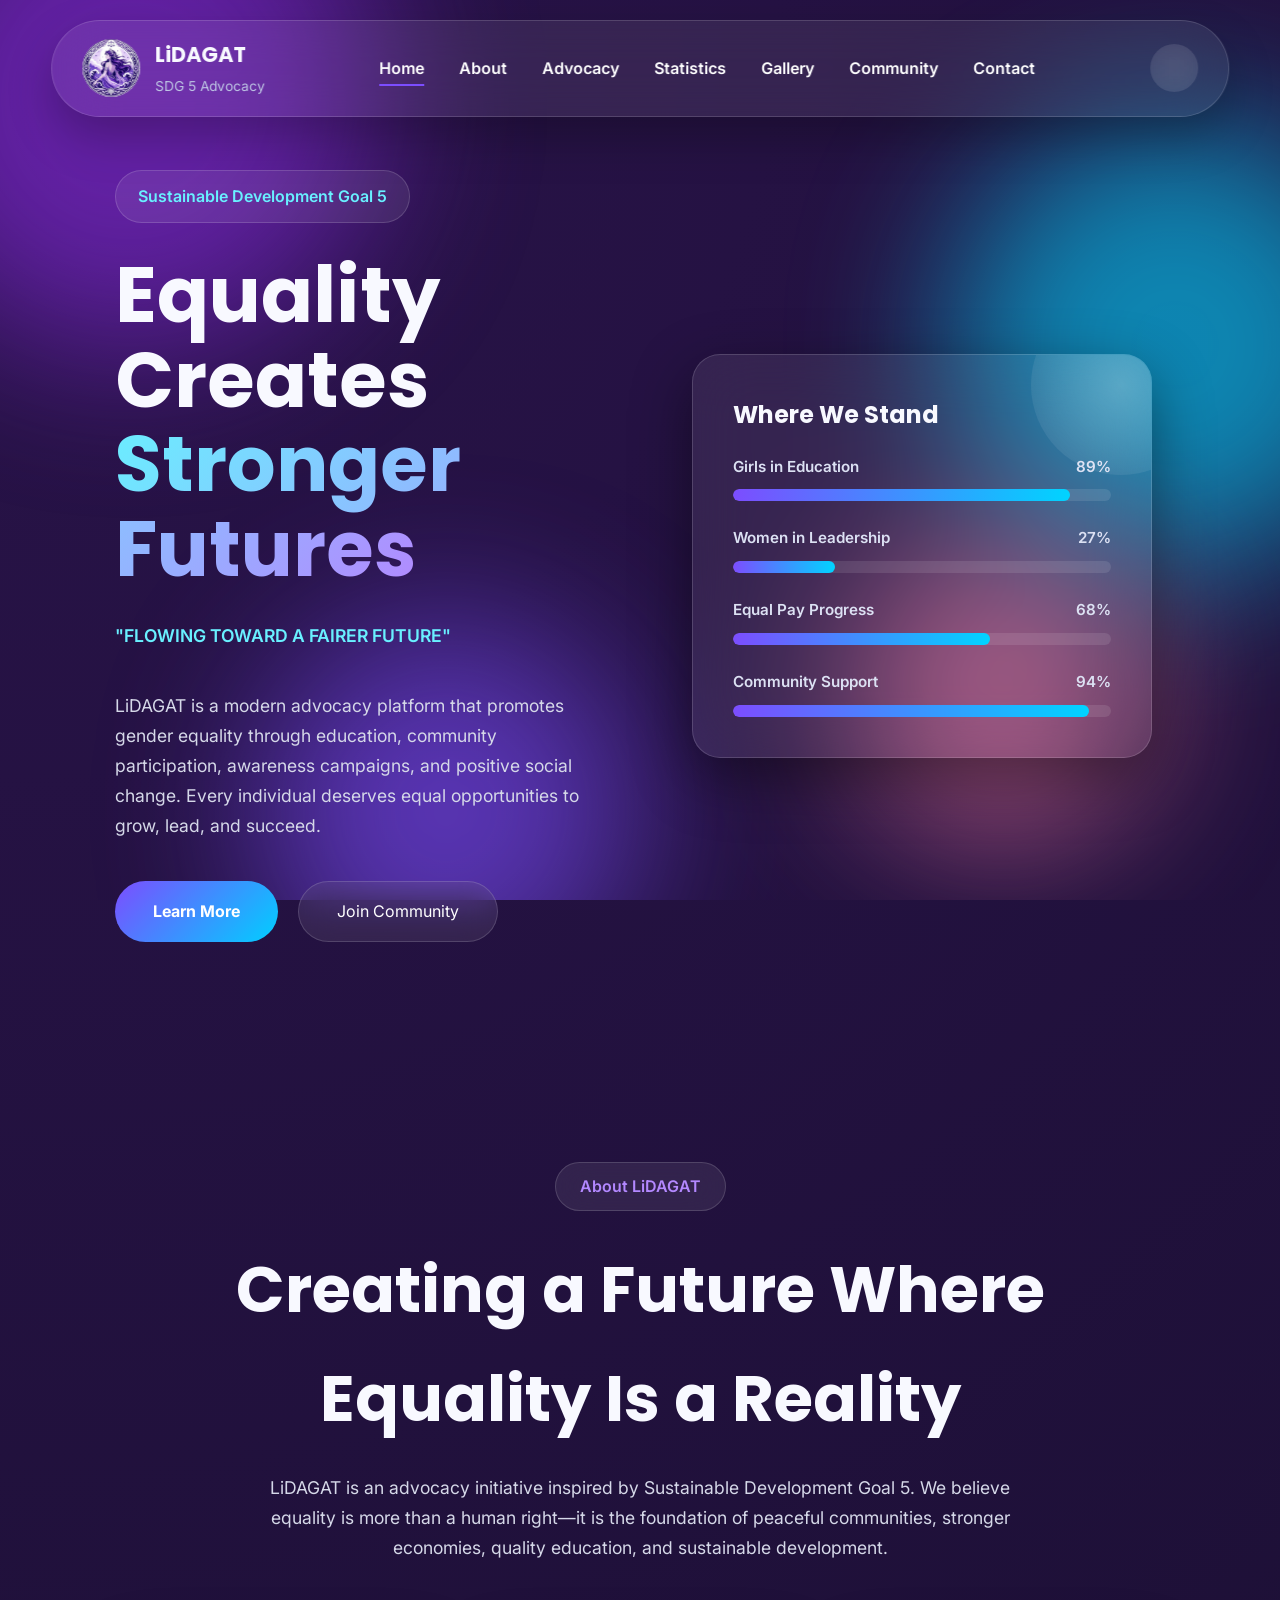
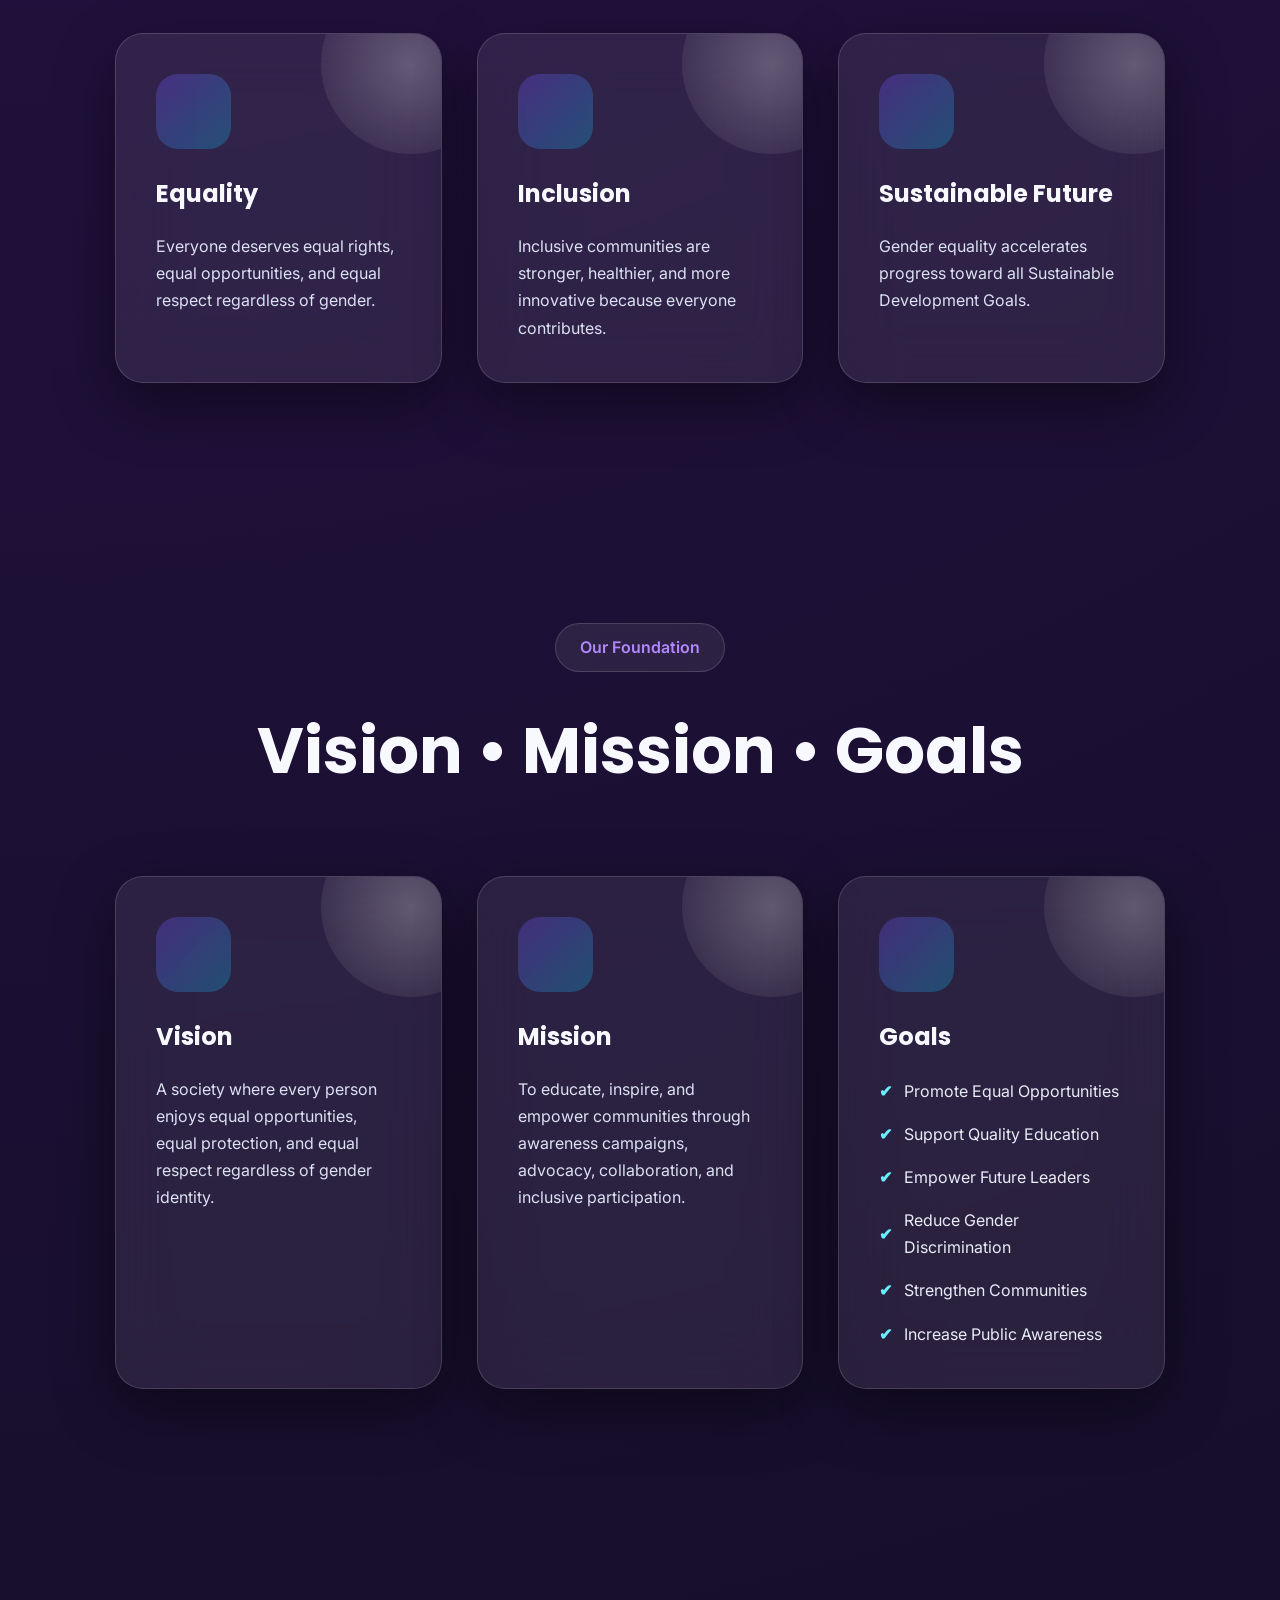
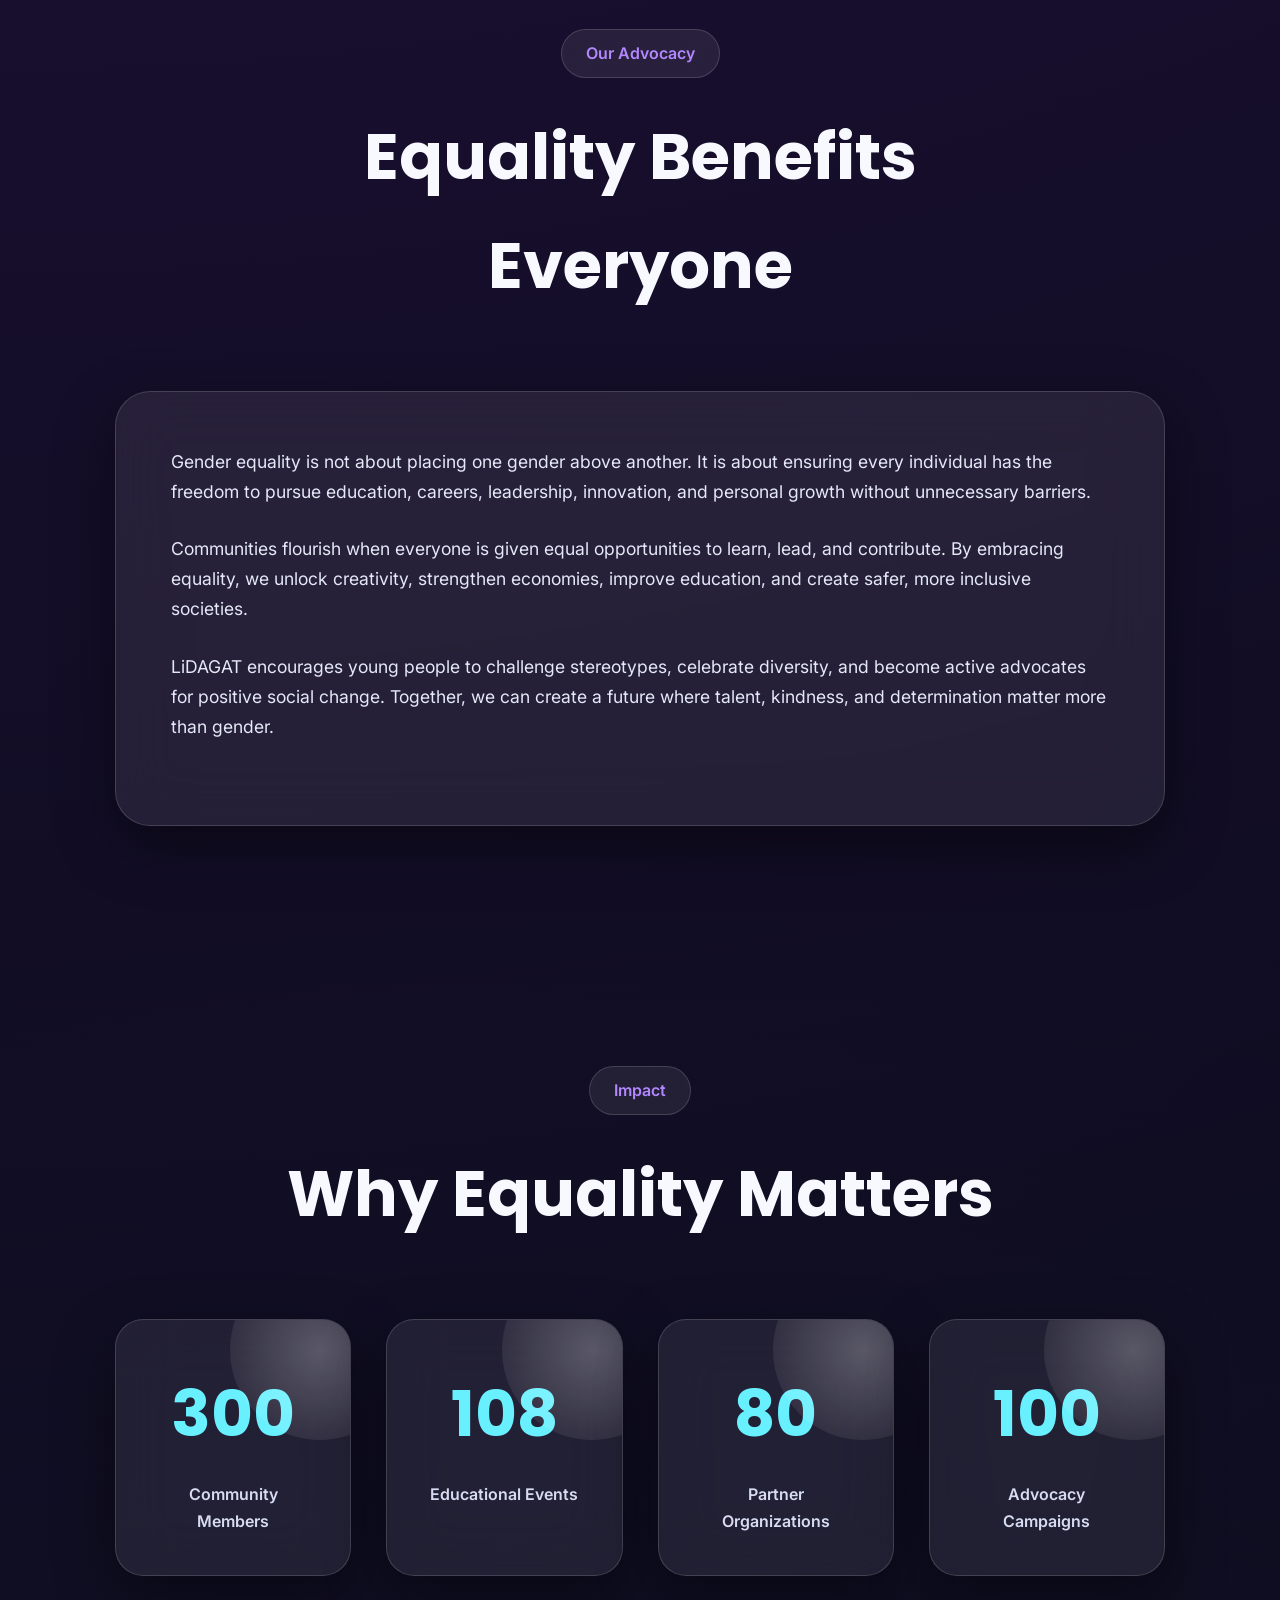
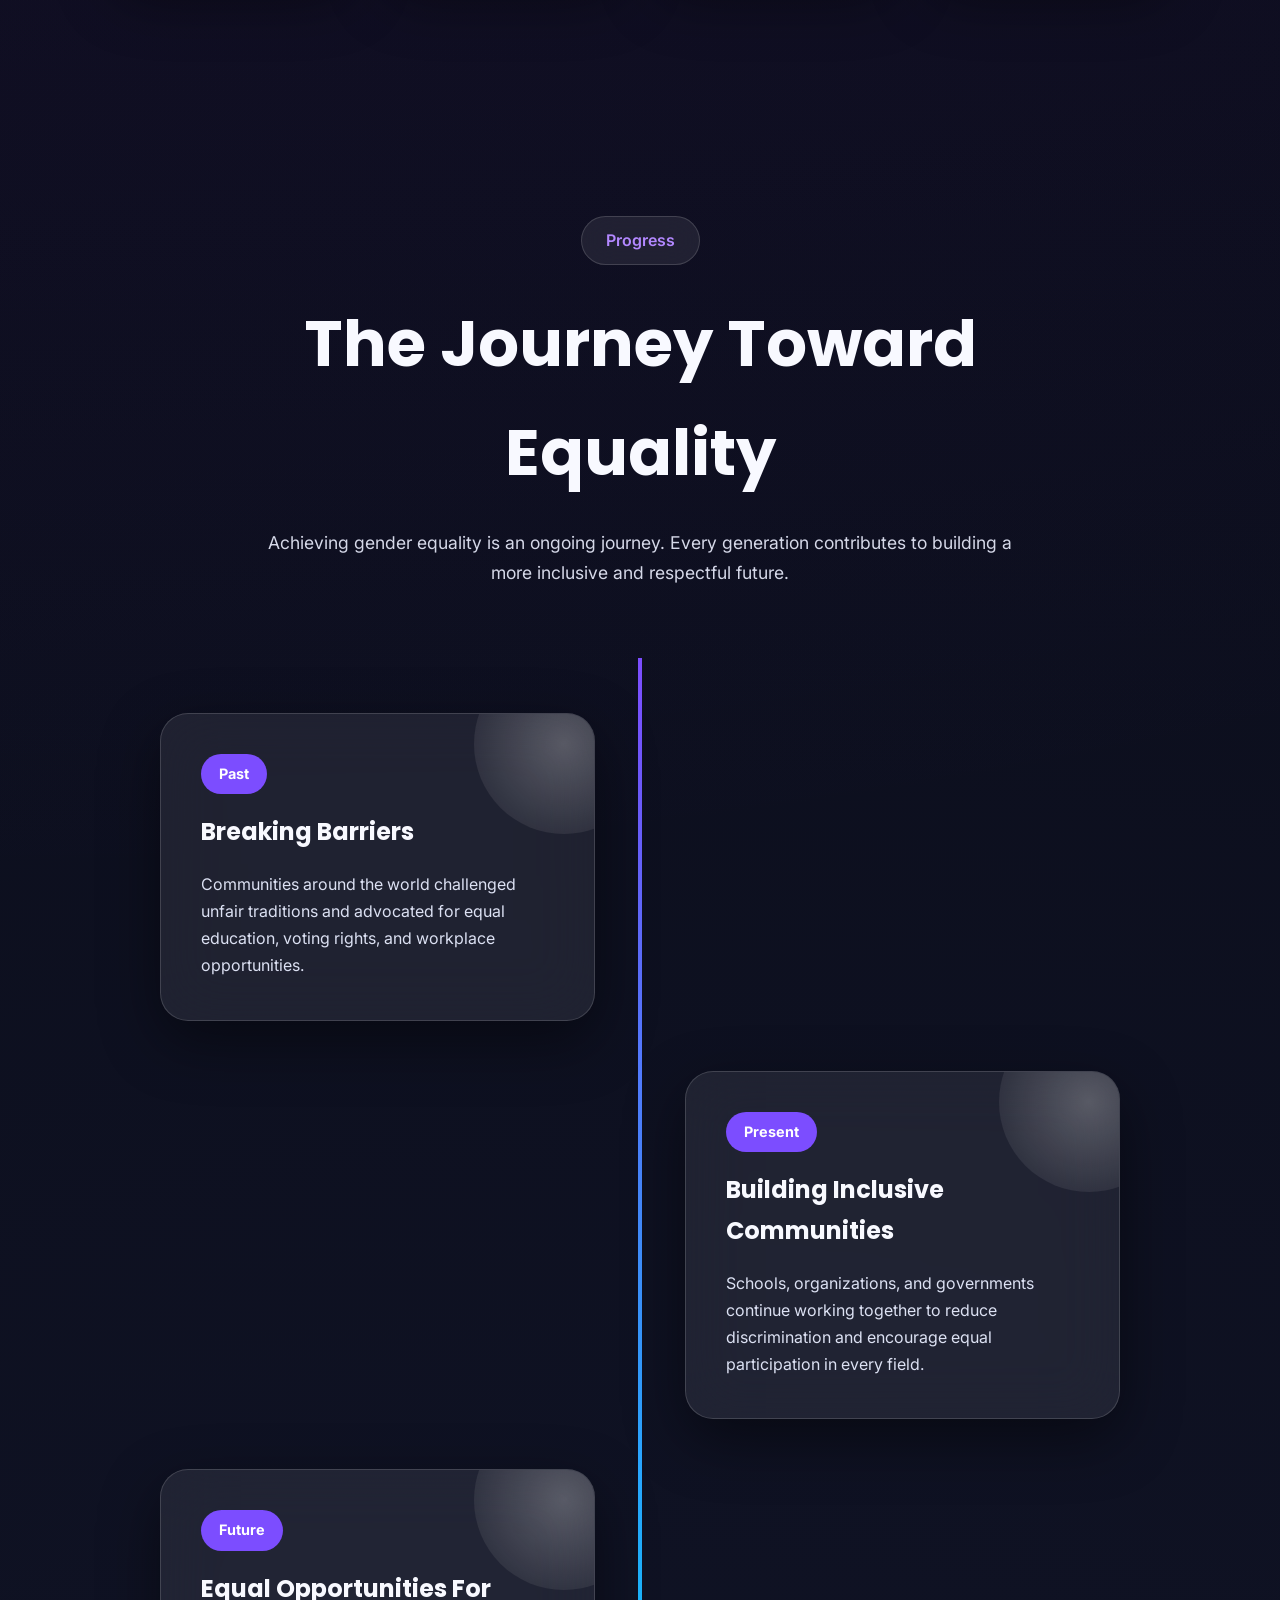
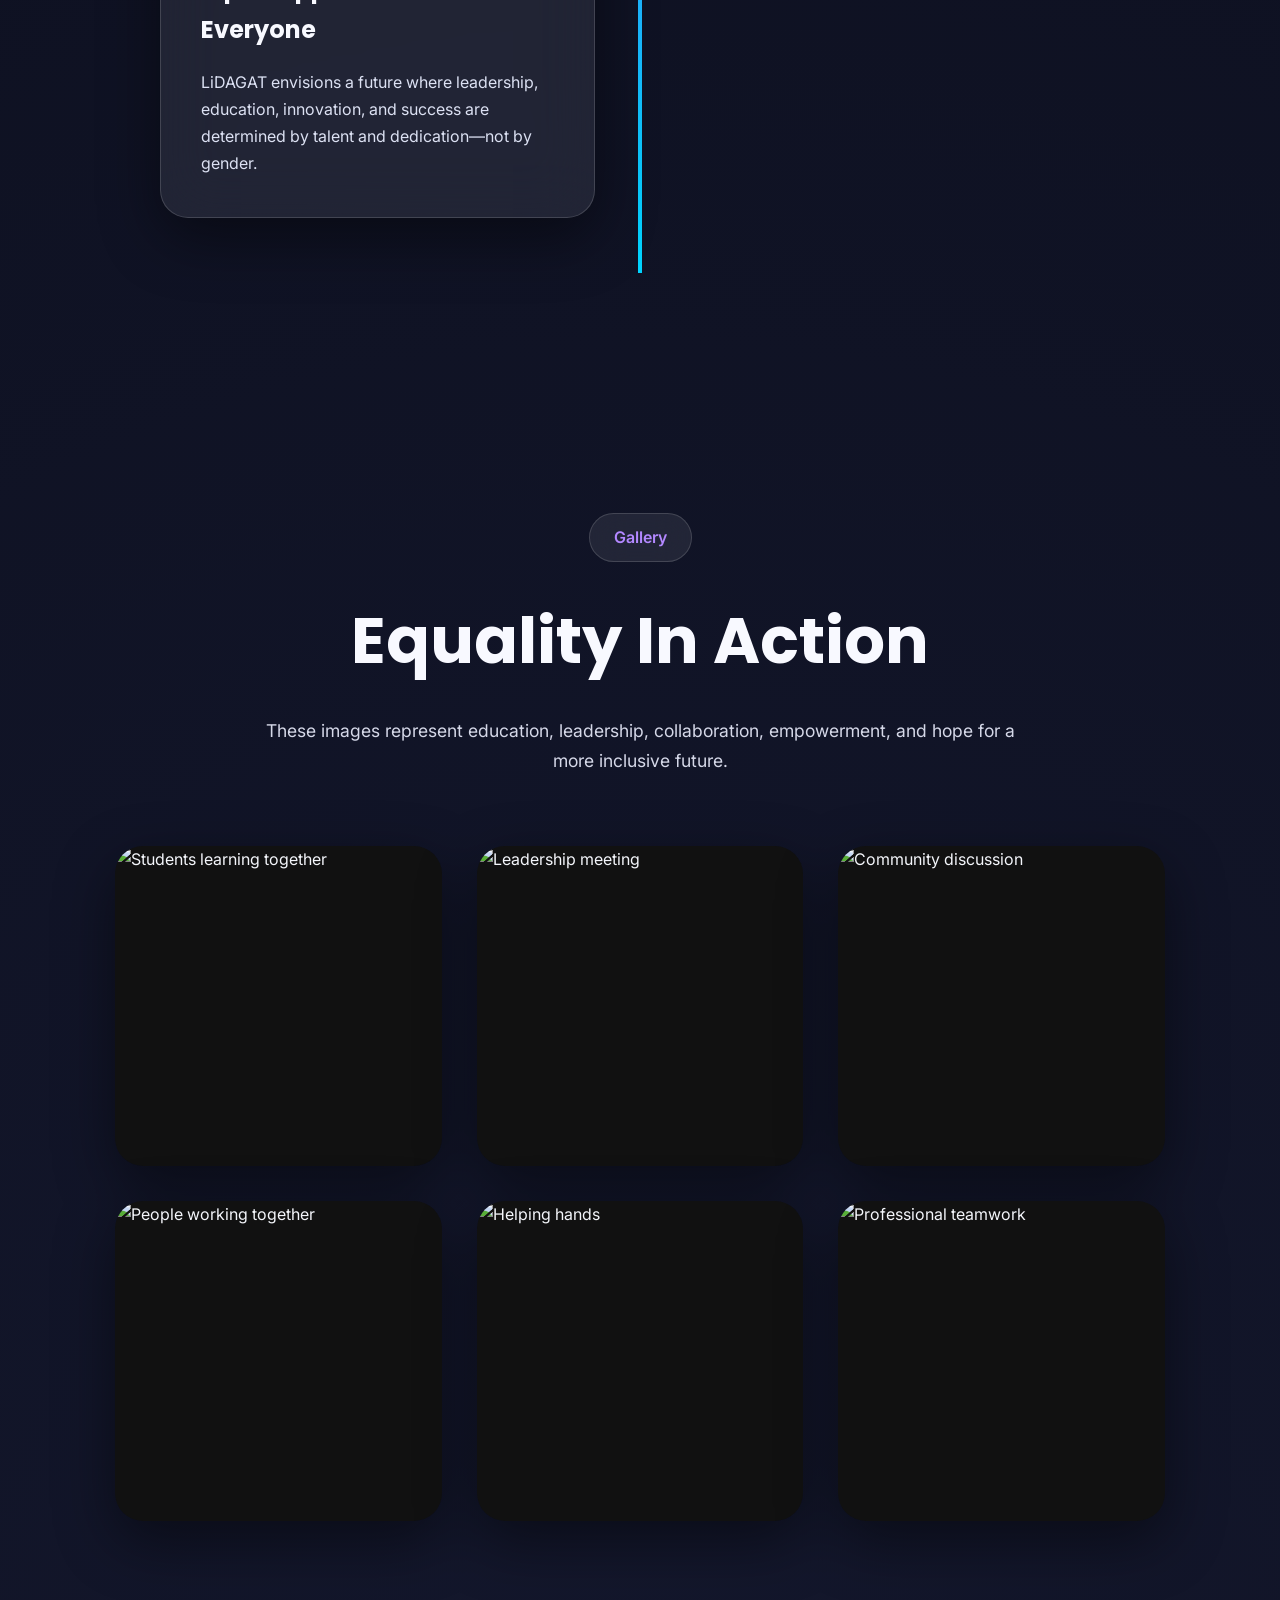
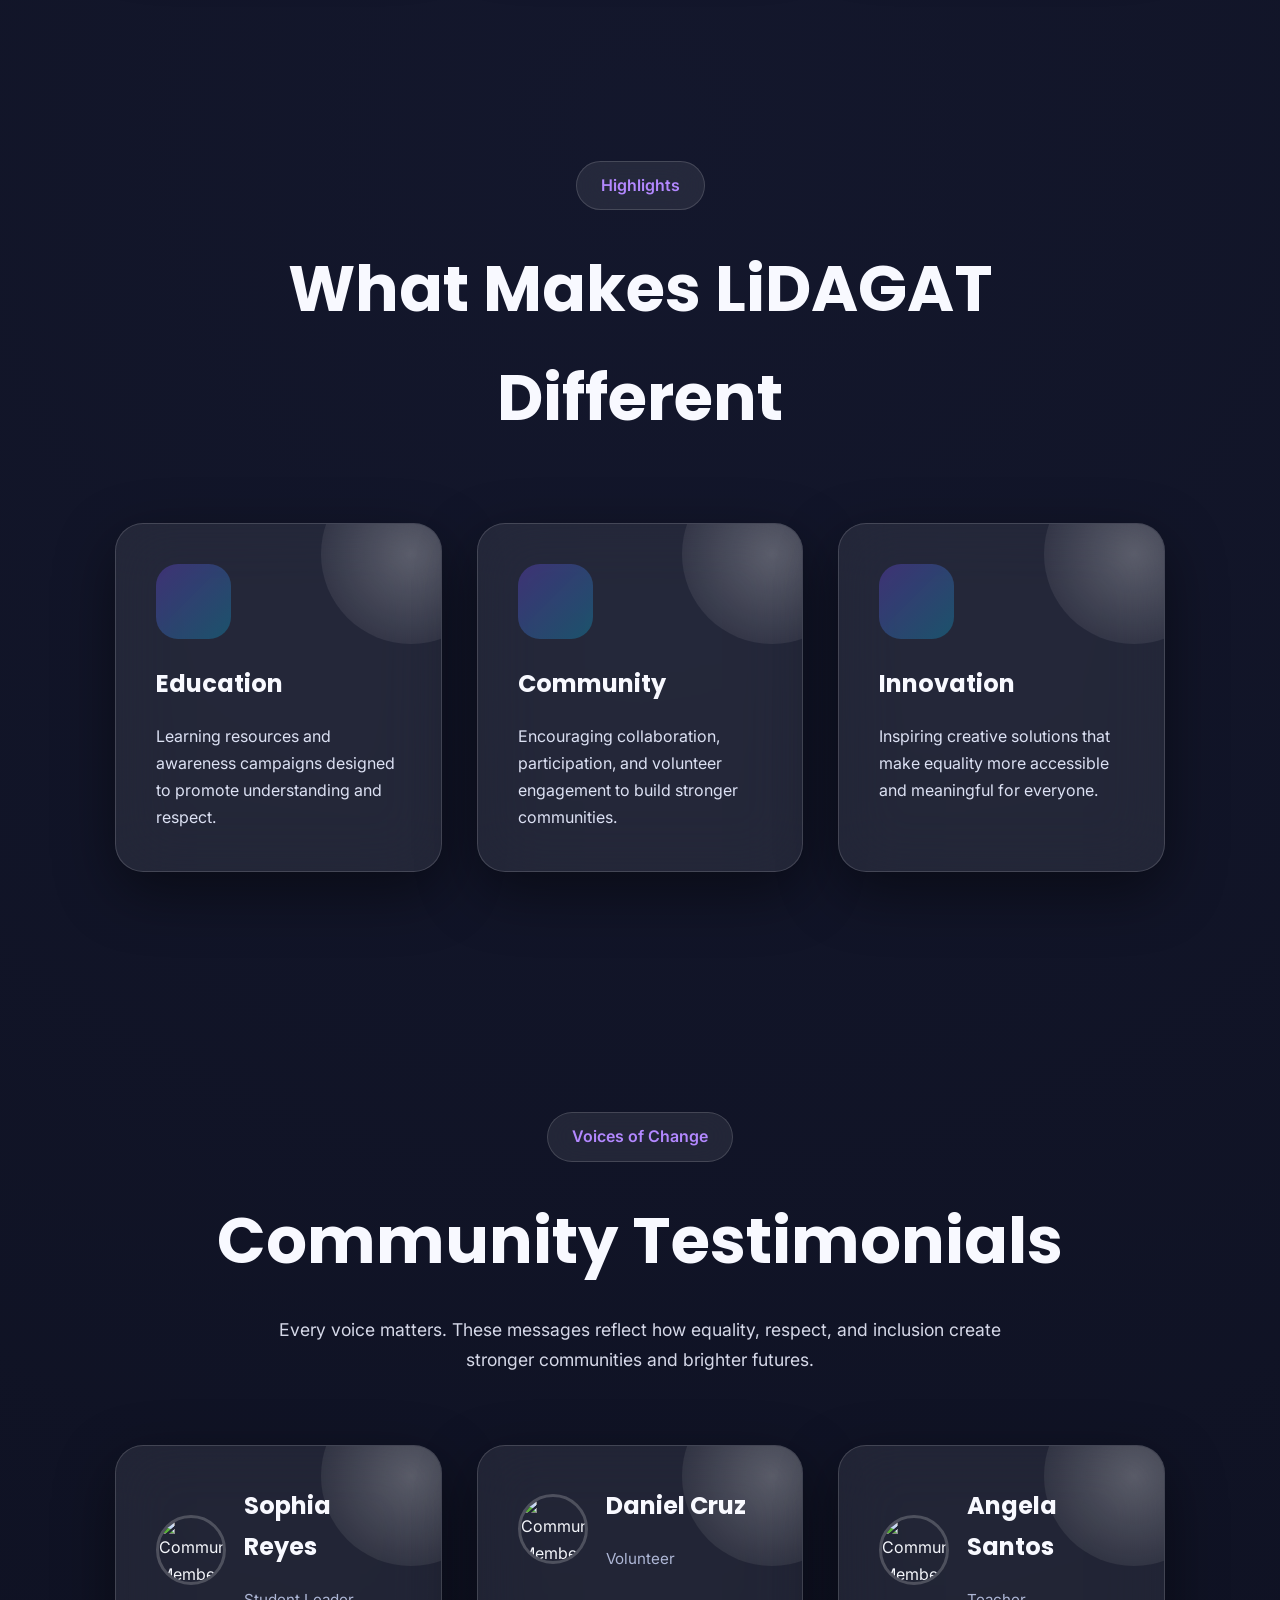
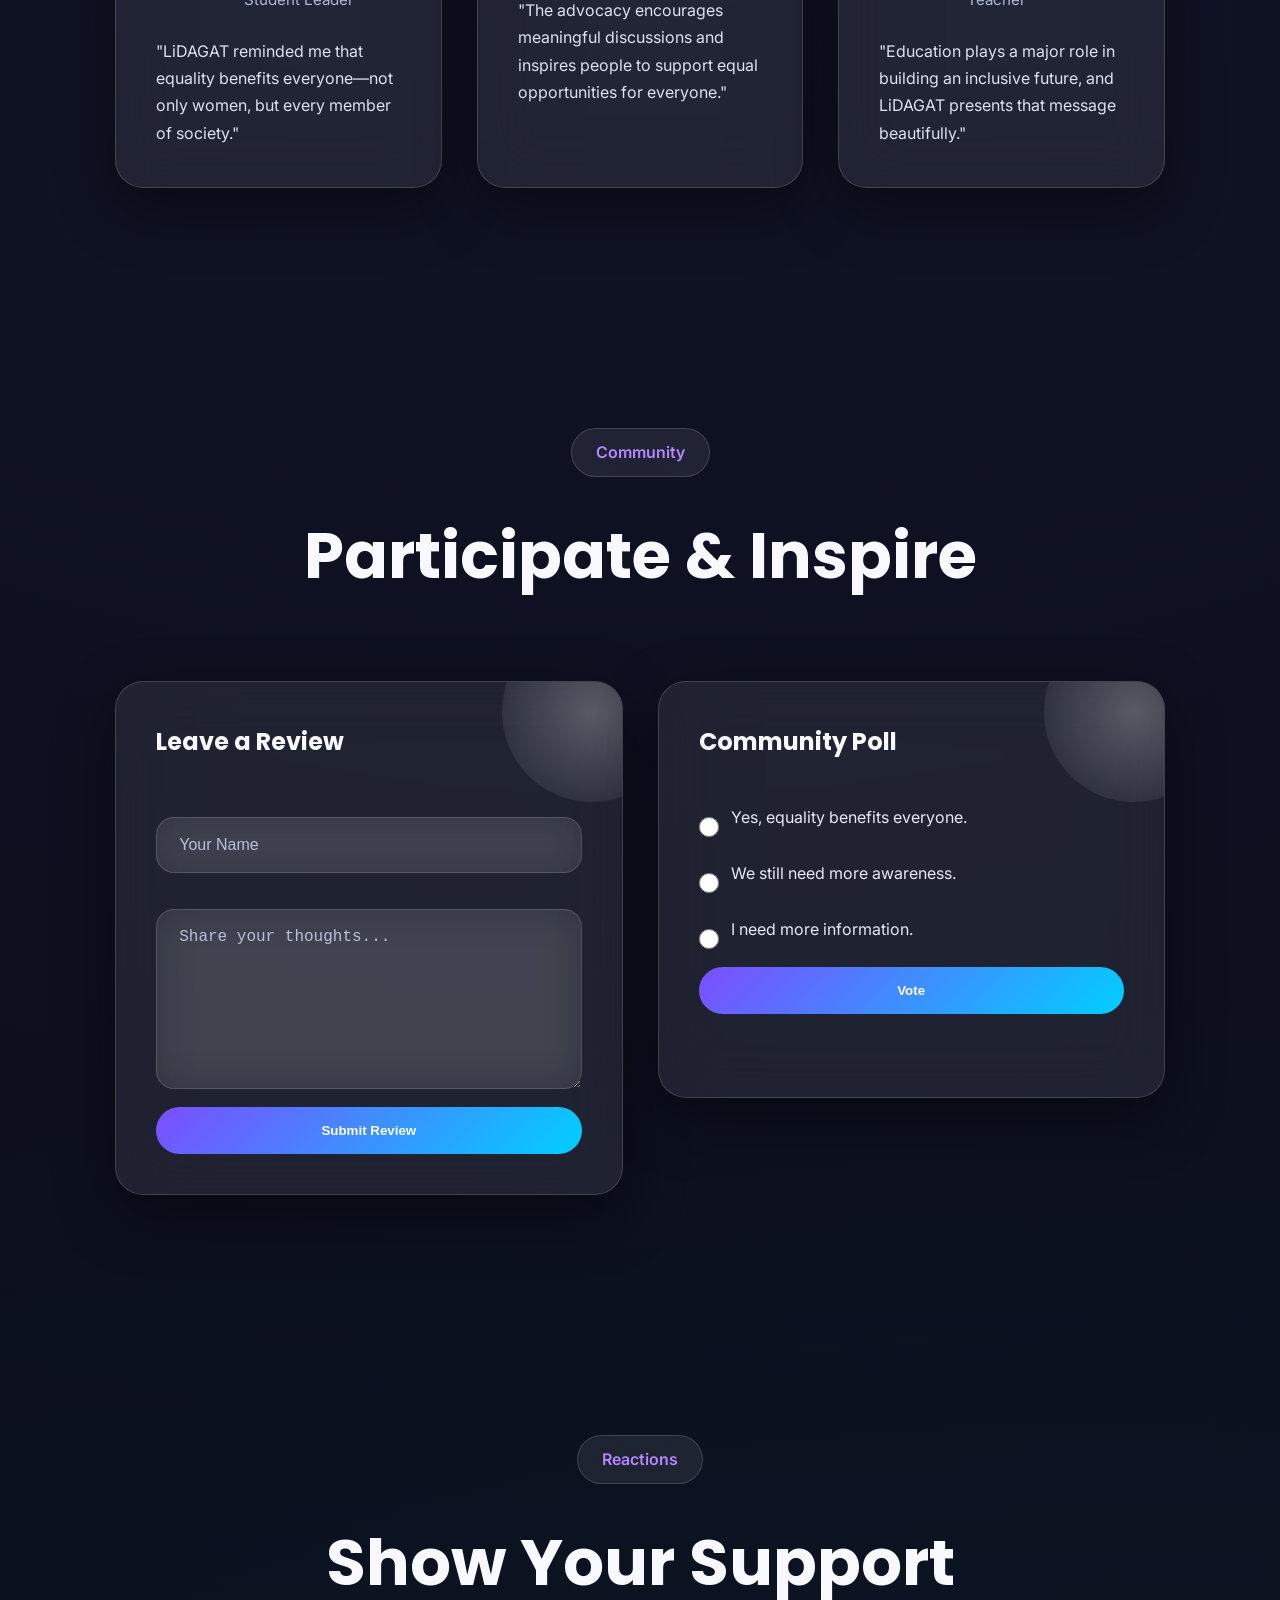
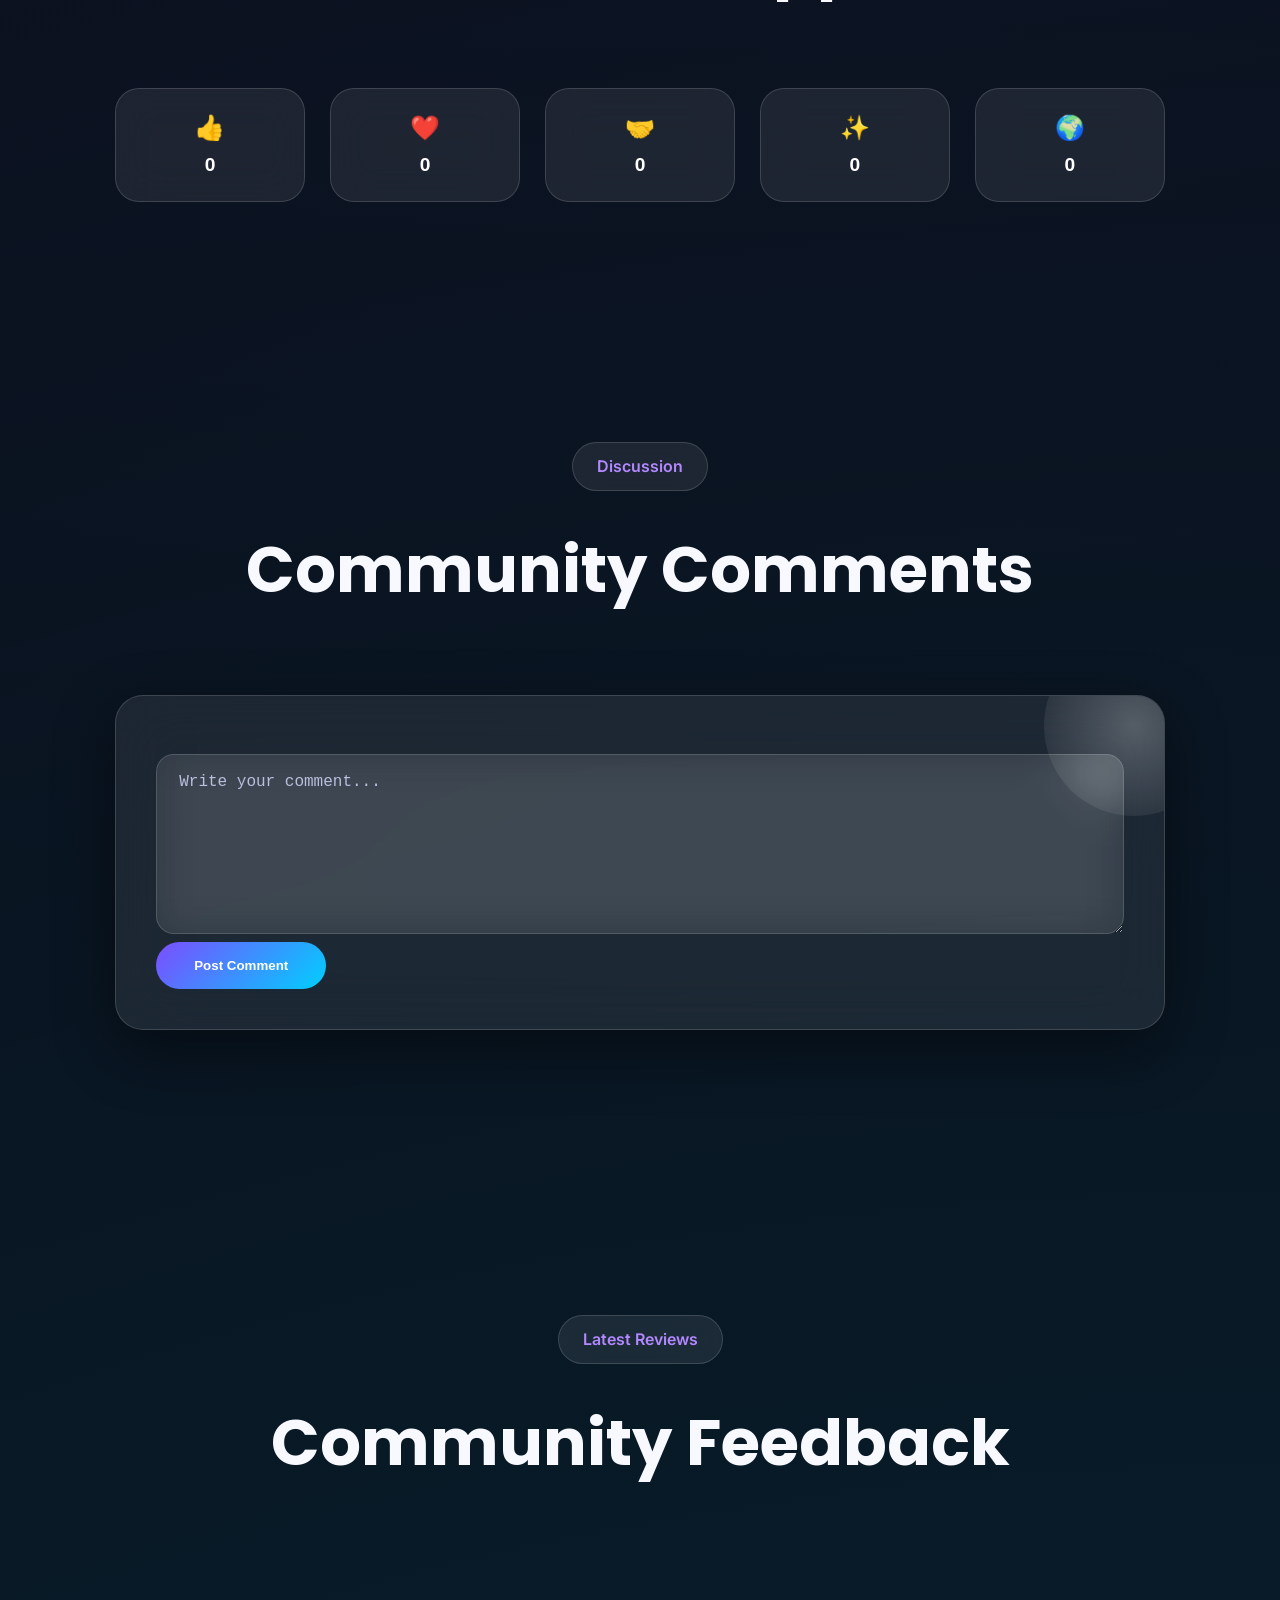
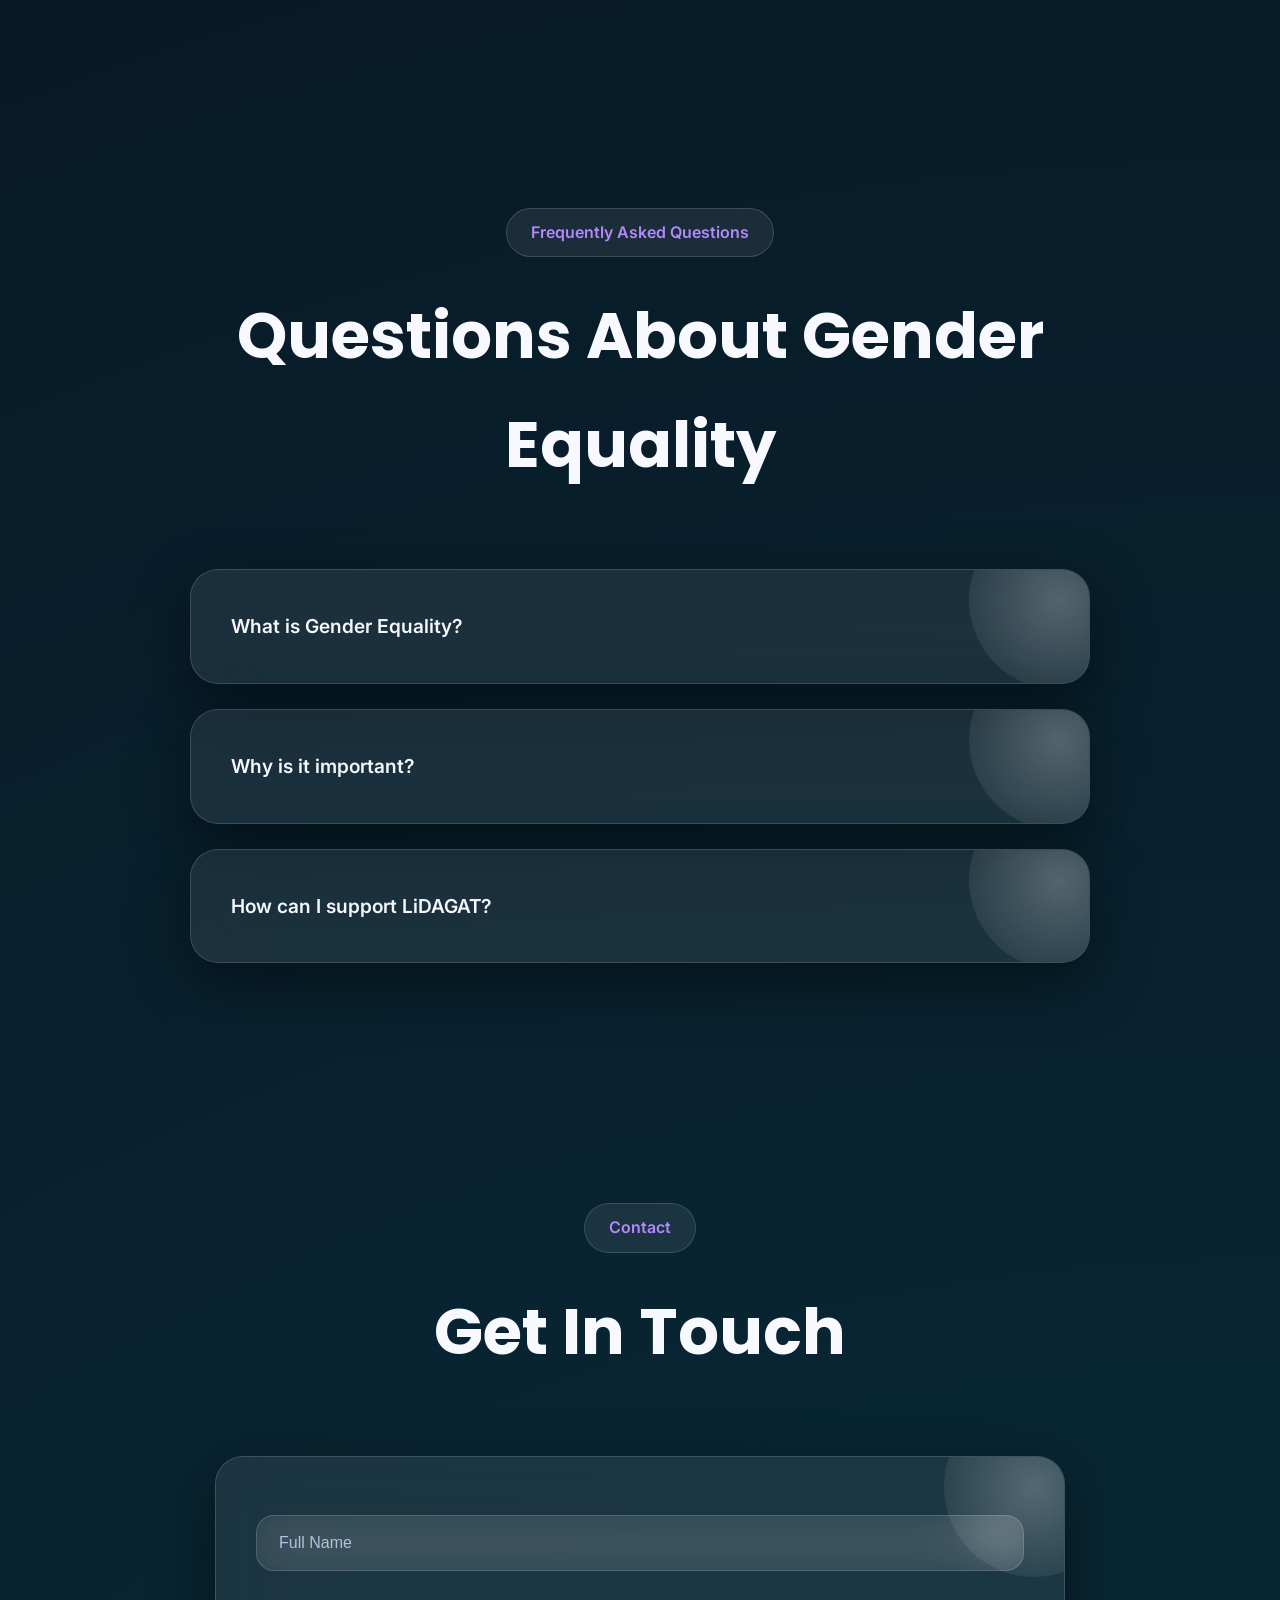
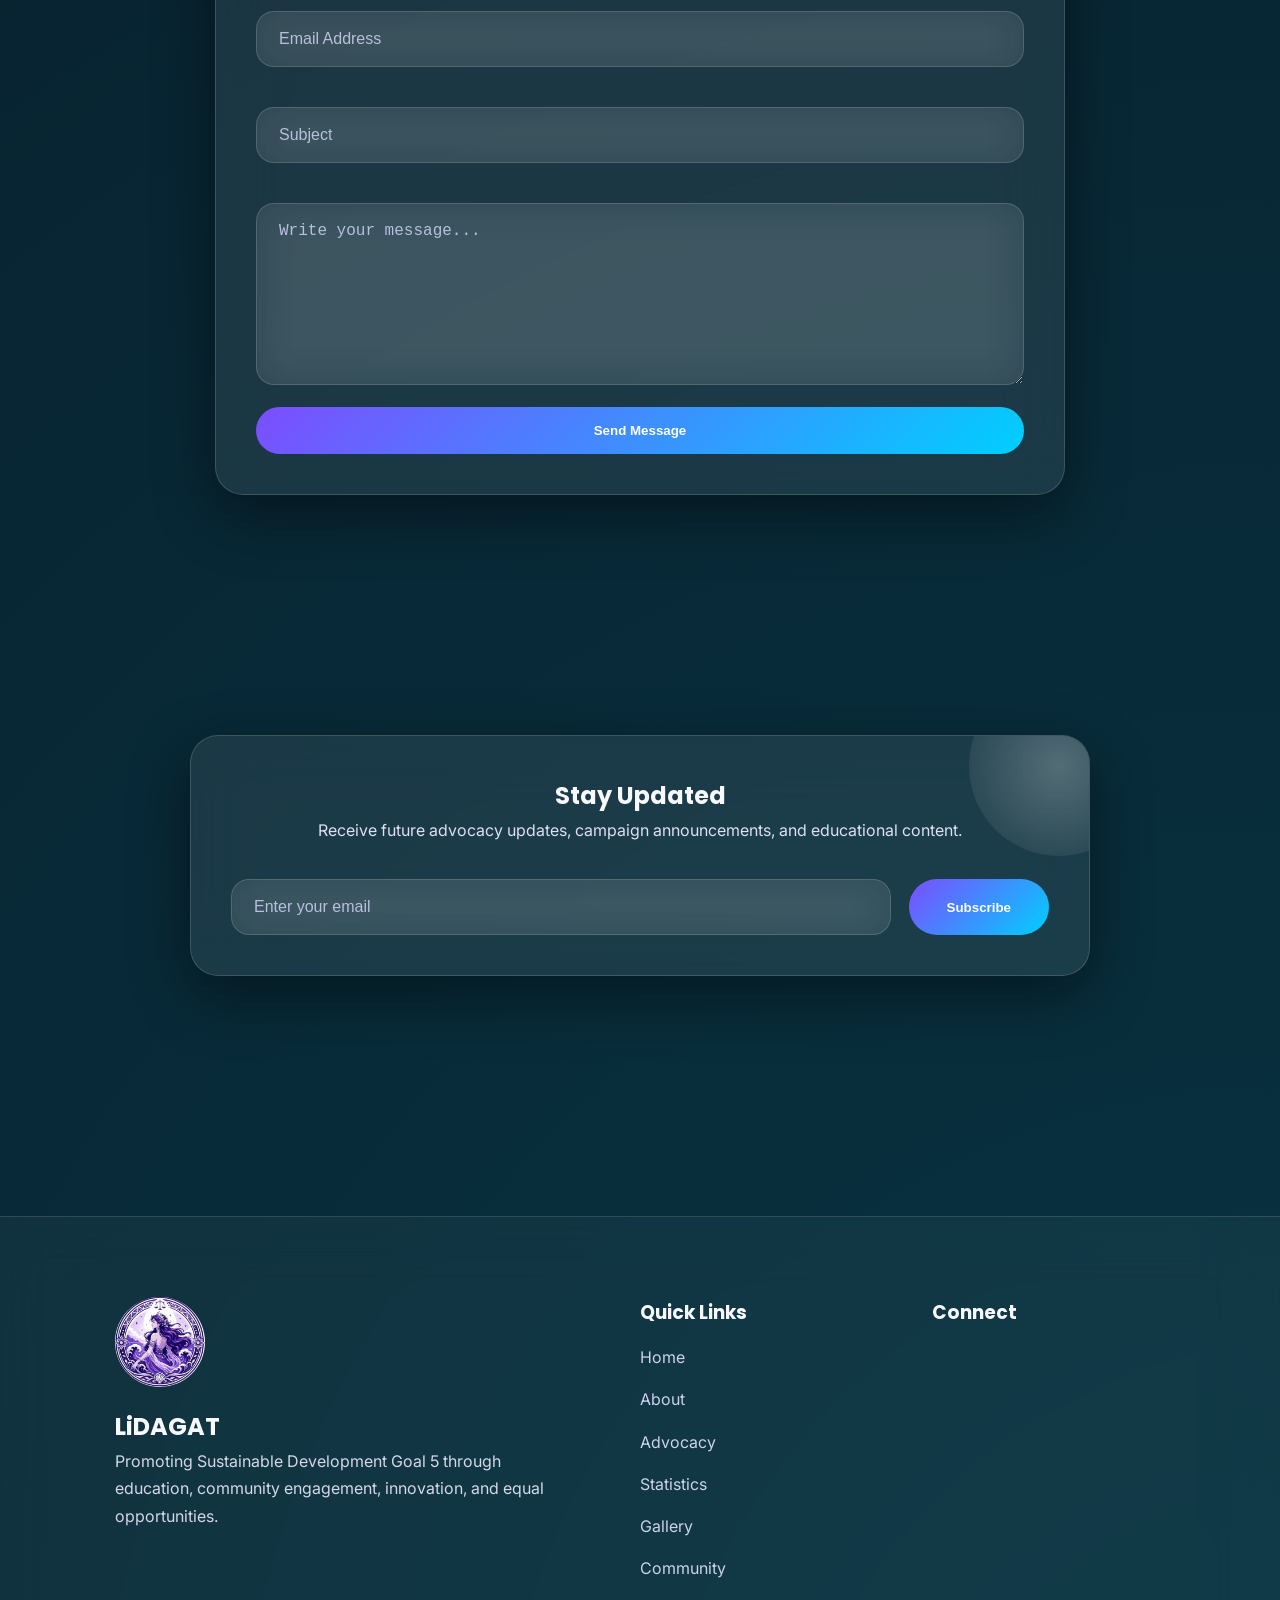
==== commit 4af34782: "Update index.html" ====
--- a/index.html
+++ b/index.html
@@ -81,7 +81,7 @@
     <div class="loader-content">
 
         <img
-            src="images/lidagat-logo.jpg"
+            src="lidagat-logo.jpg"
             alt="LiDAGAT Logo"
             class="loader-logo">
 
@@ -137,7 +137,7 @@
             class="logo">
 
             <img
-                src="images/lidagat-logo.jpg"
+                src="lidagat-logo.jpg"
                 alt="LiDAGAT Logo">
 
             <div>
@@ -1790,7 +1790,7 @@
 <div class="footer-brand">
 
 <img
-src="images/lidagat-logo.jpg"
+src="lidagat-logo.jpg"
 alt="LiDAGAT Logo">
 
 <h2>
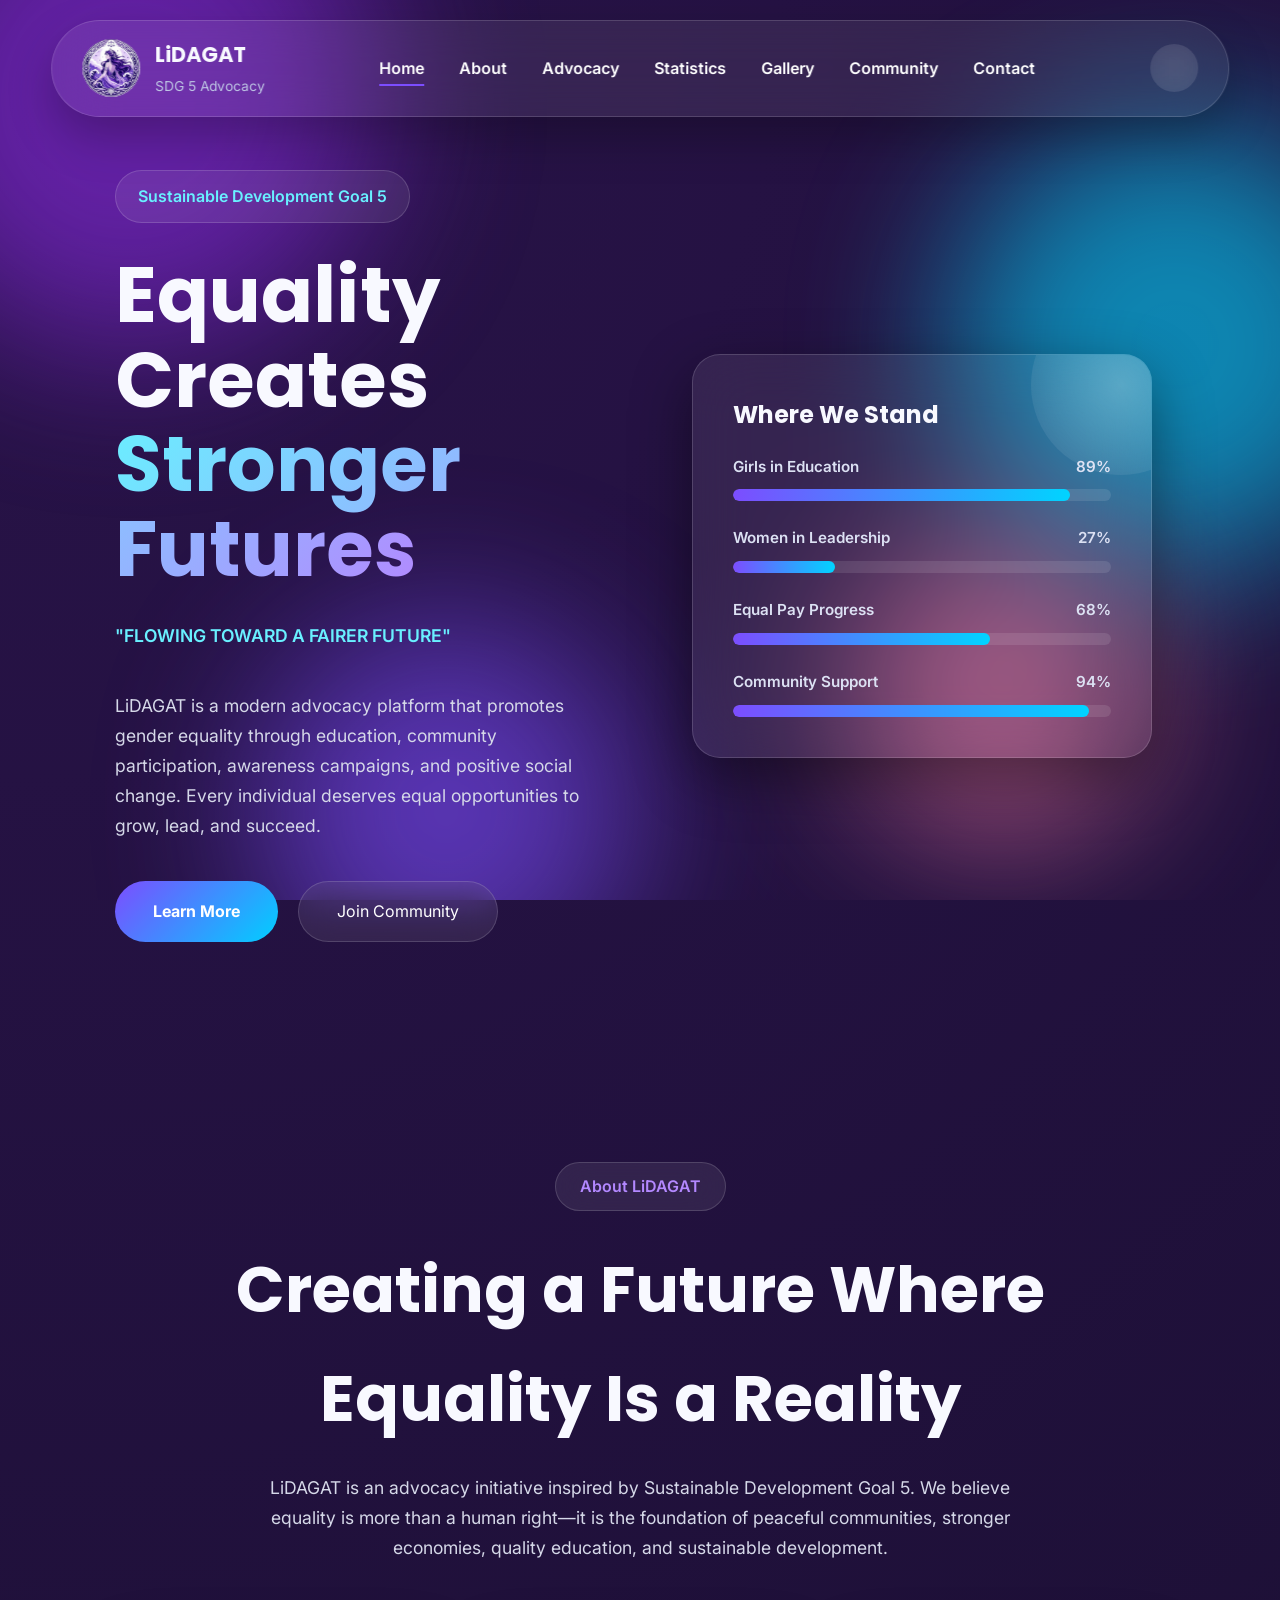
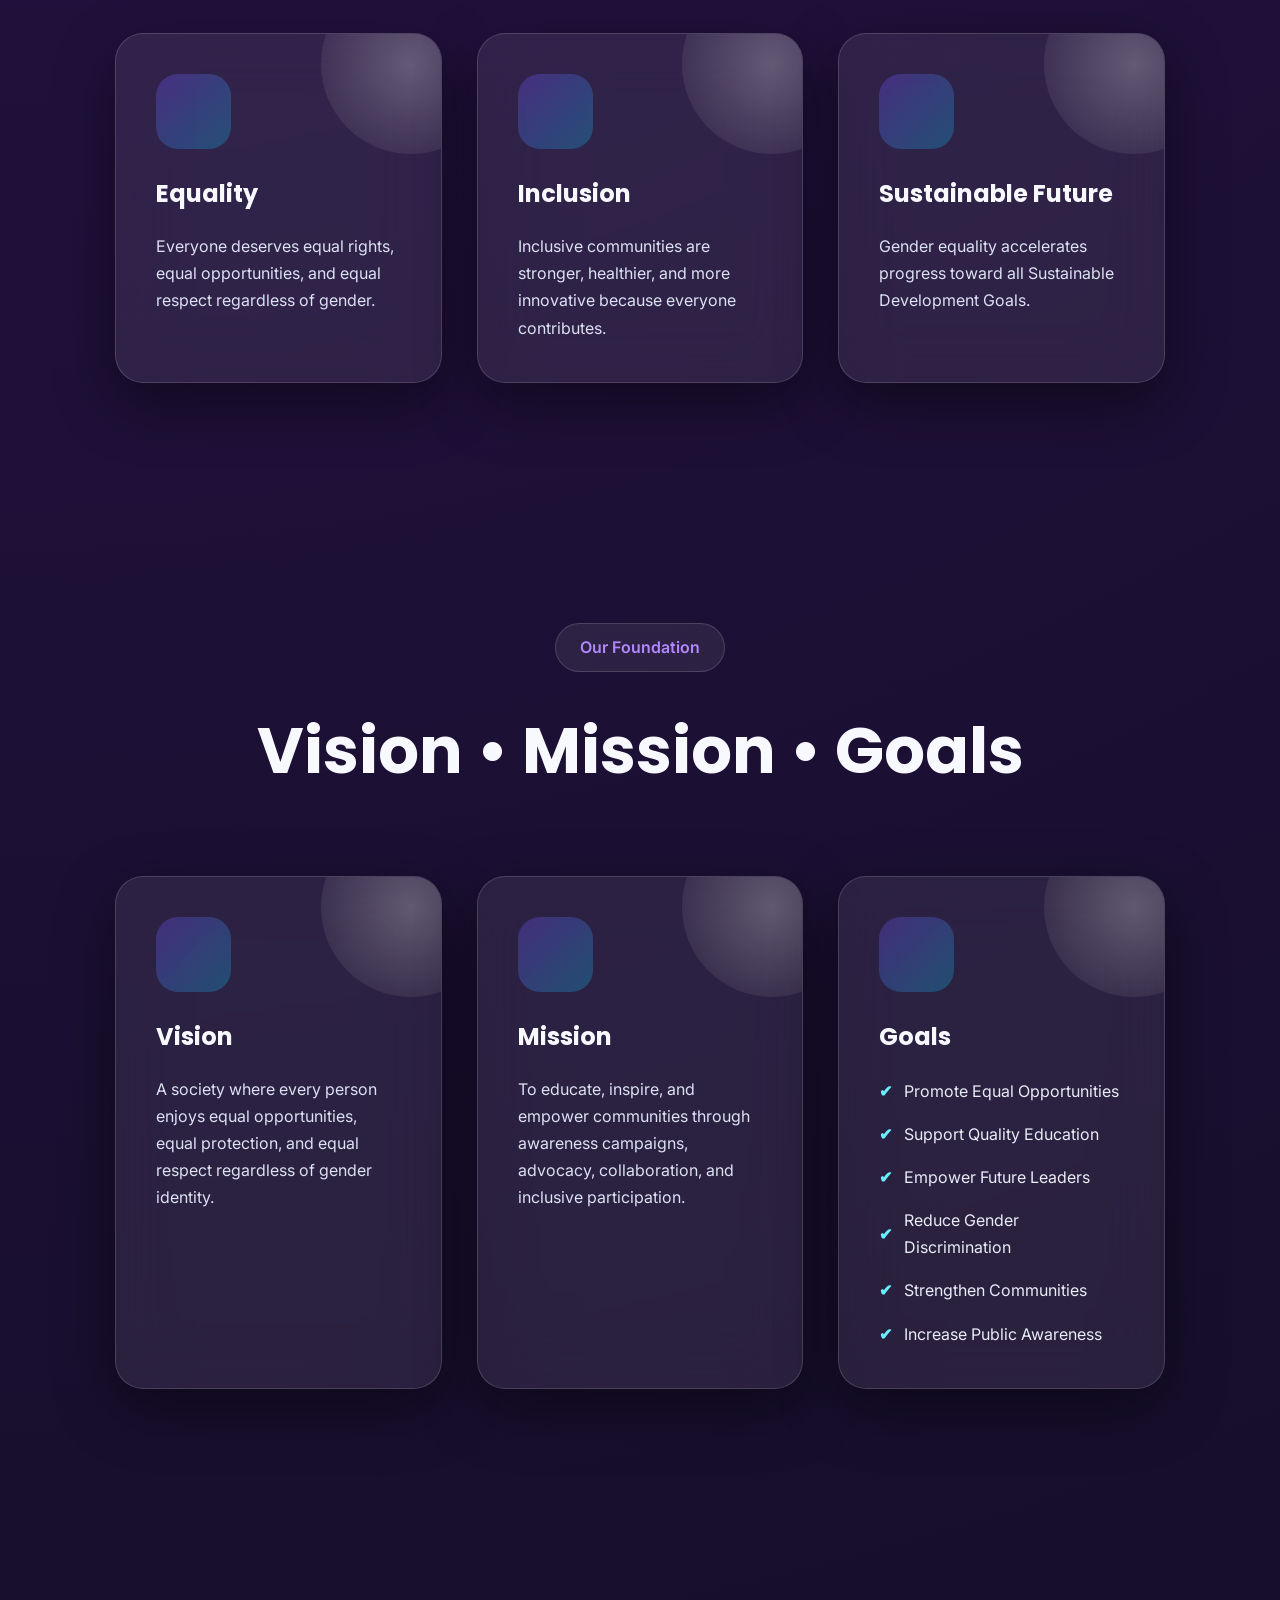
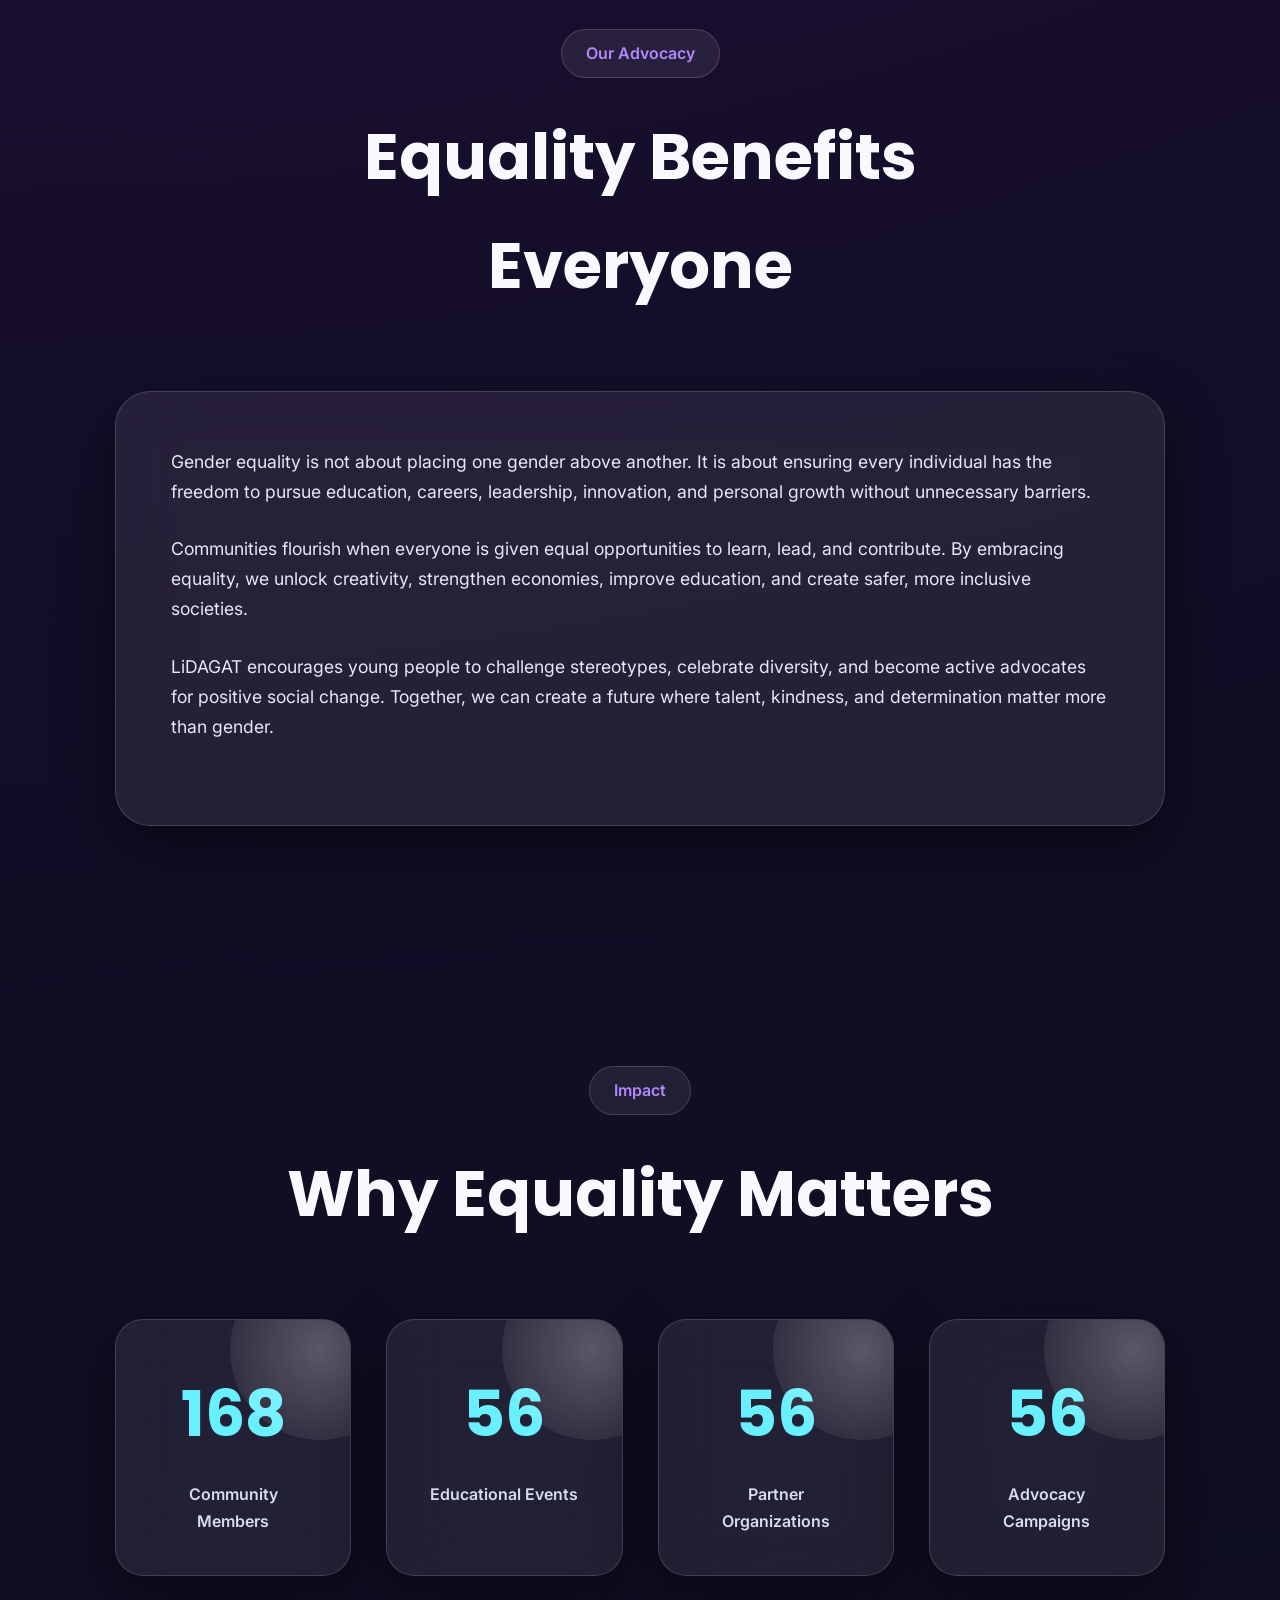
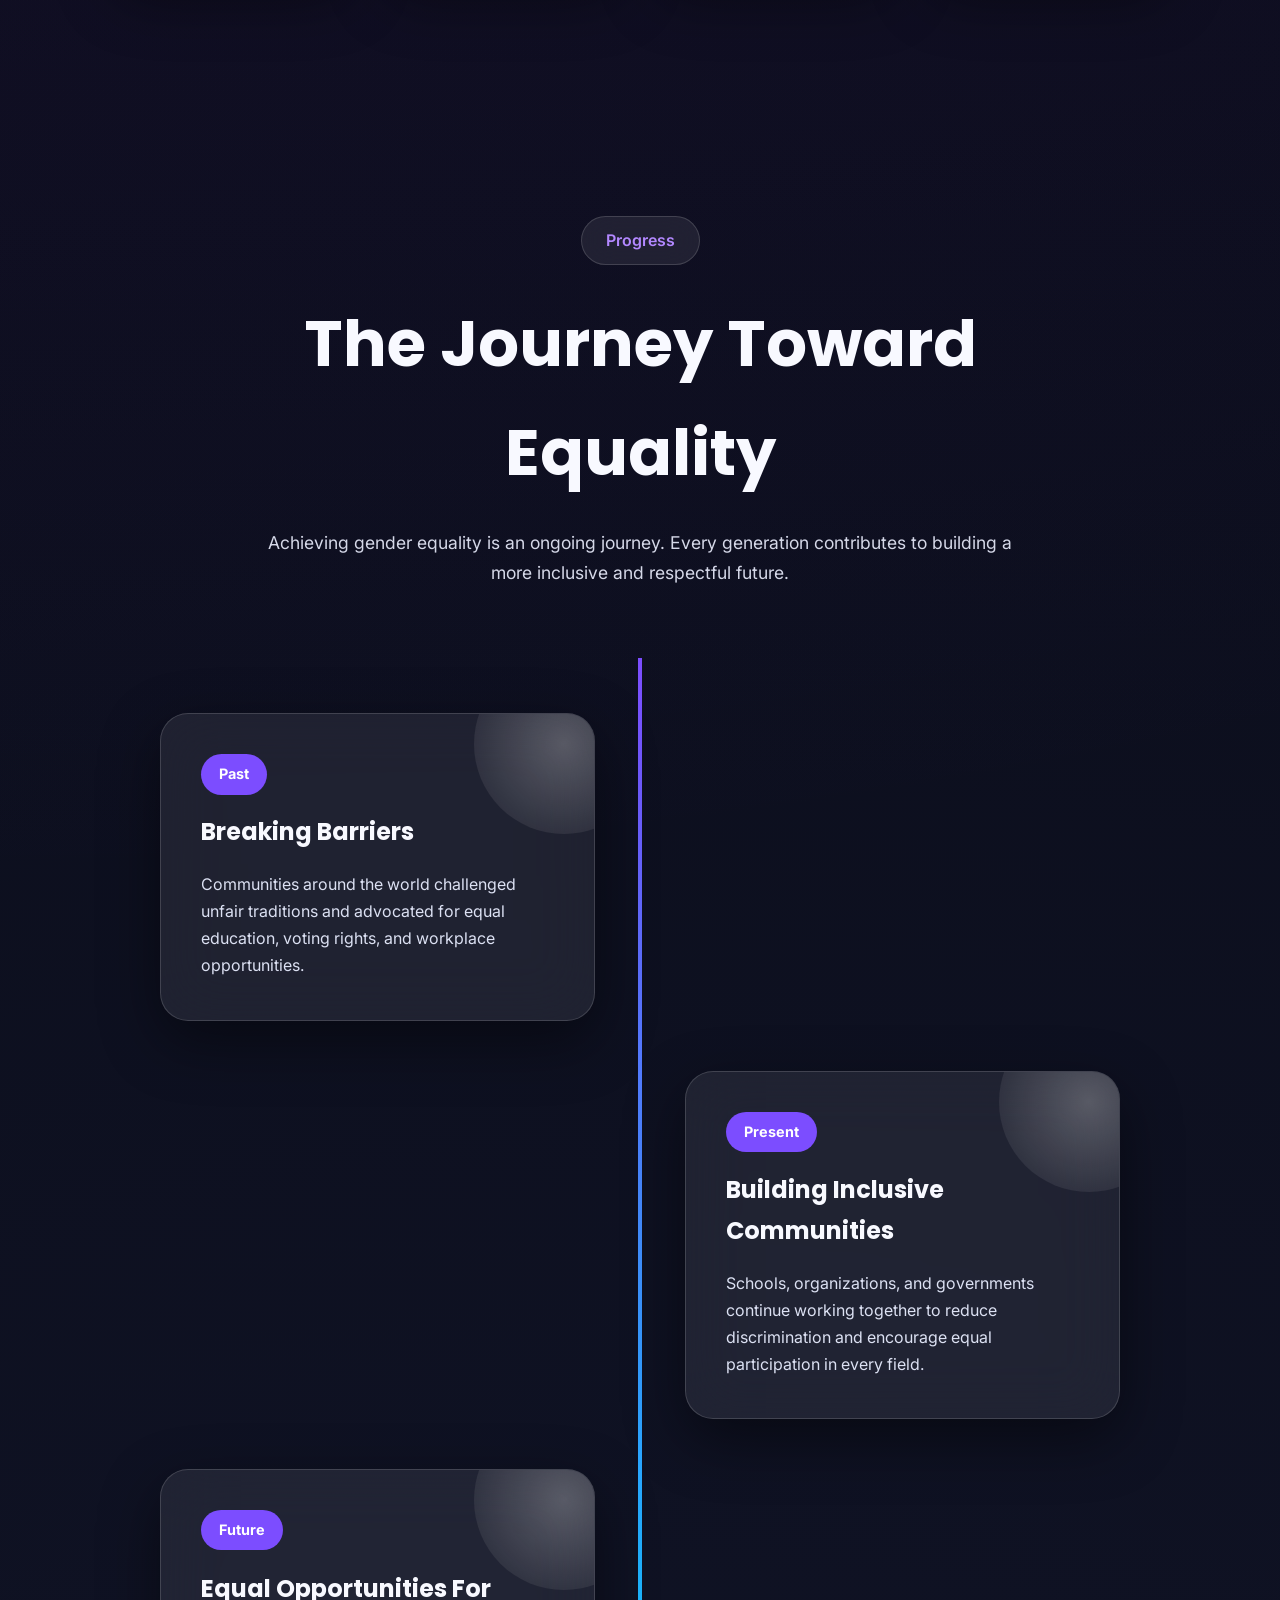
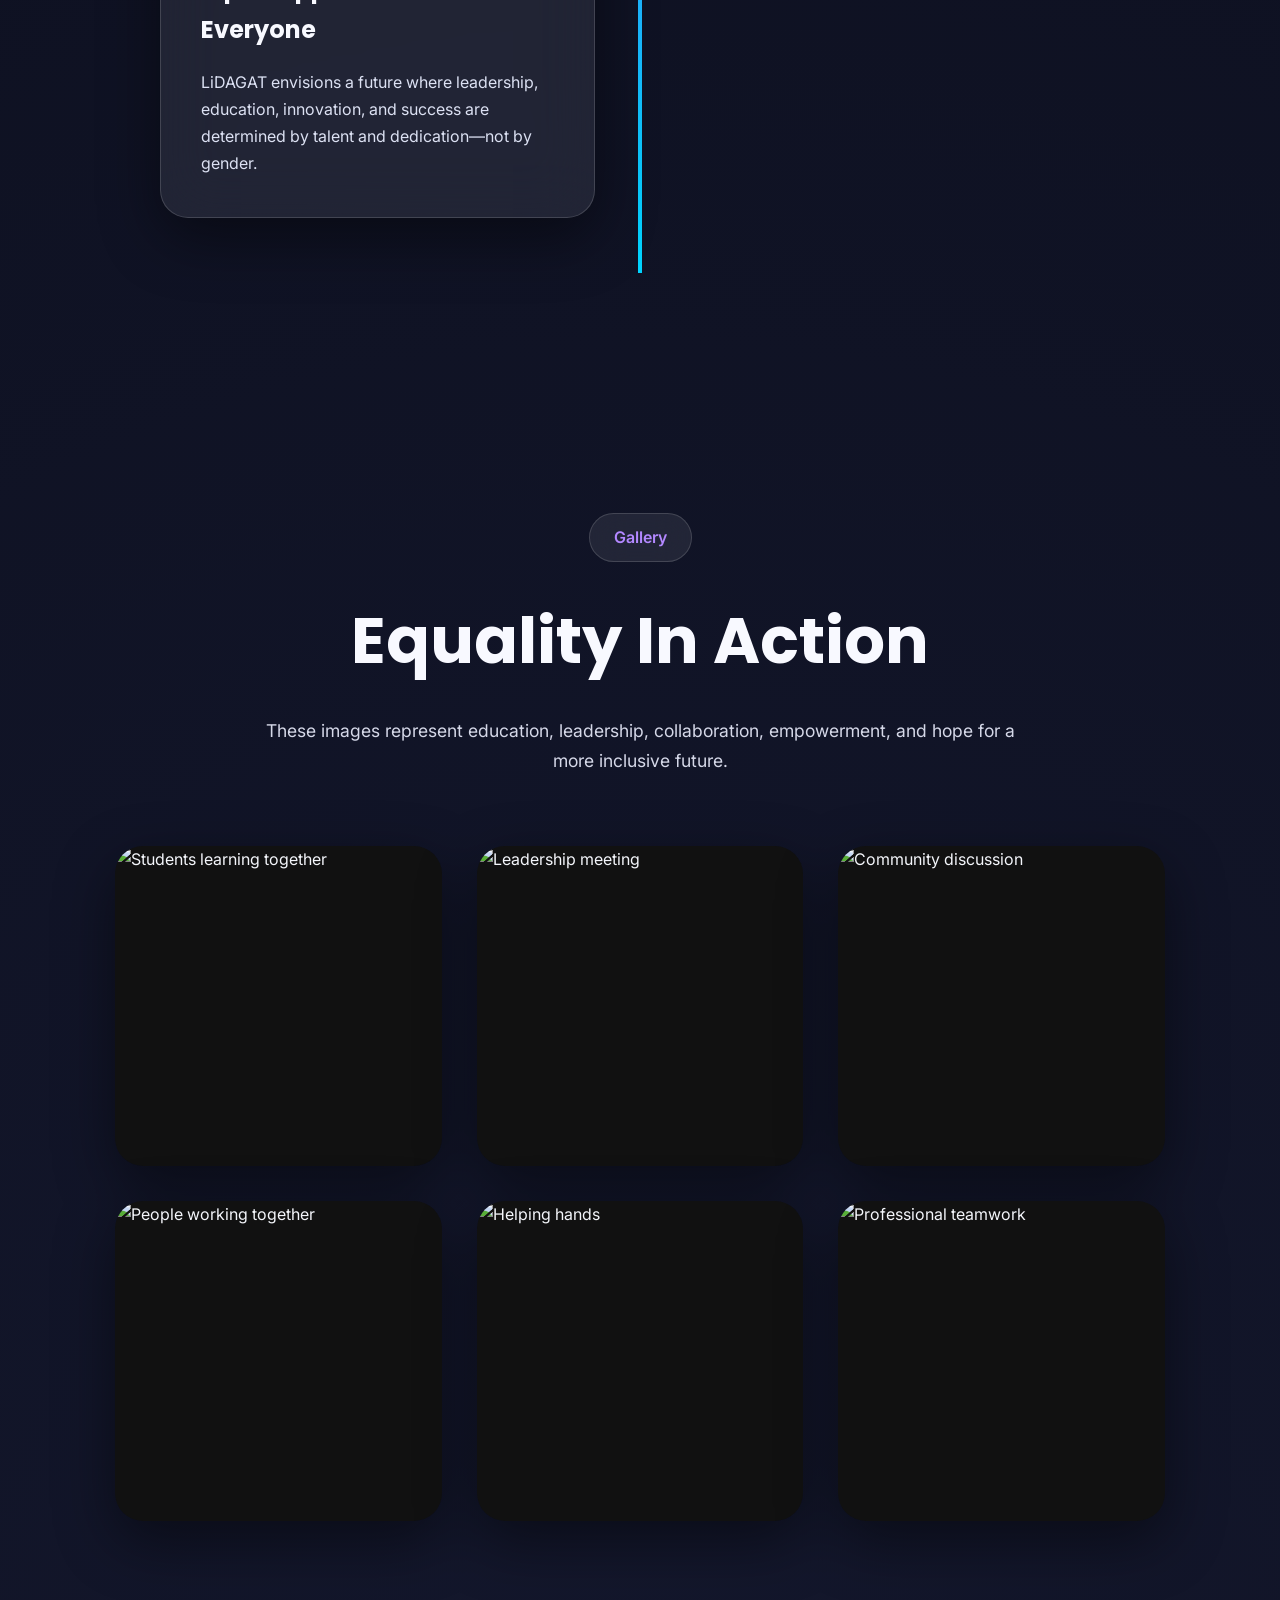
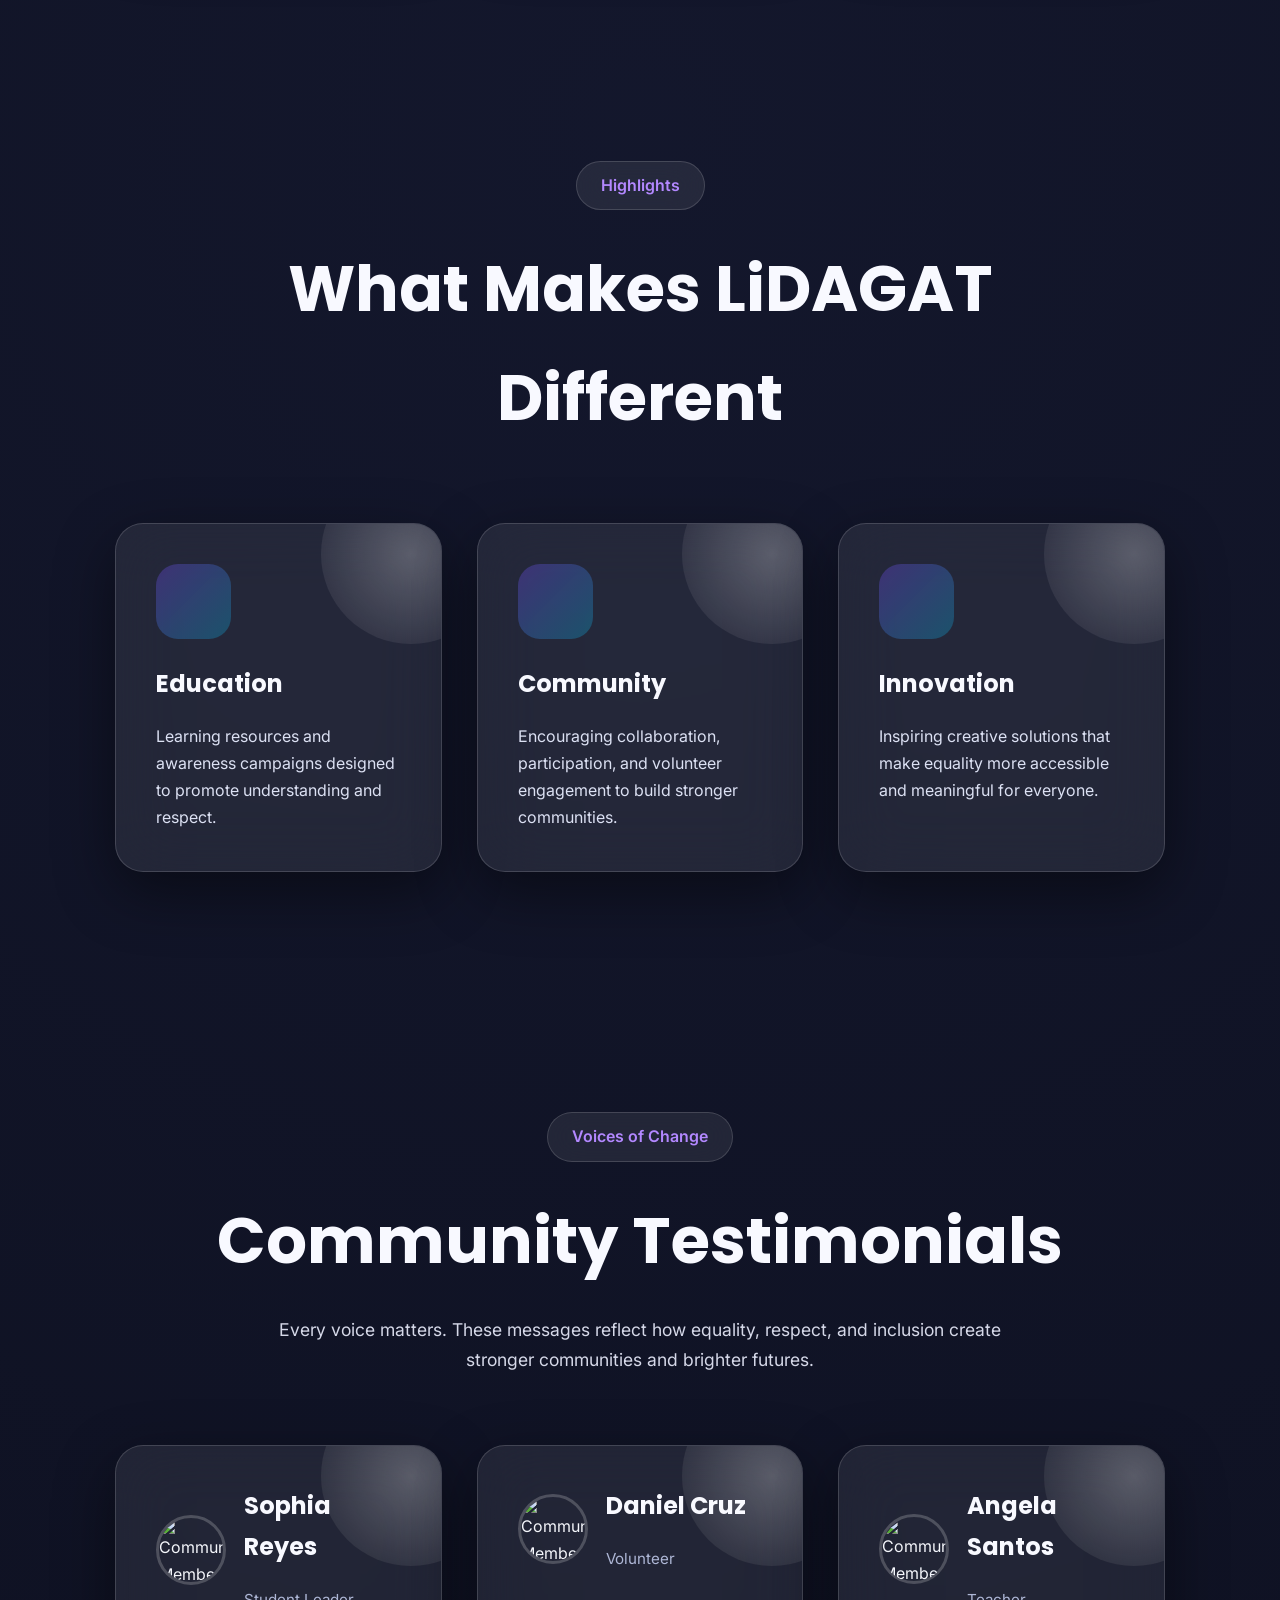
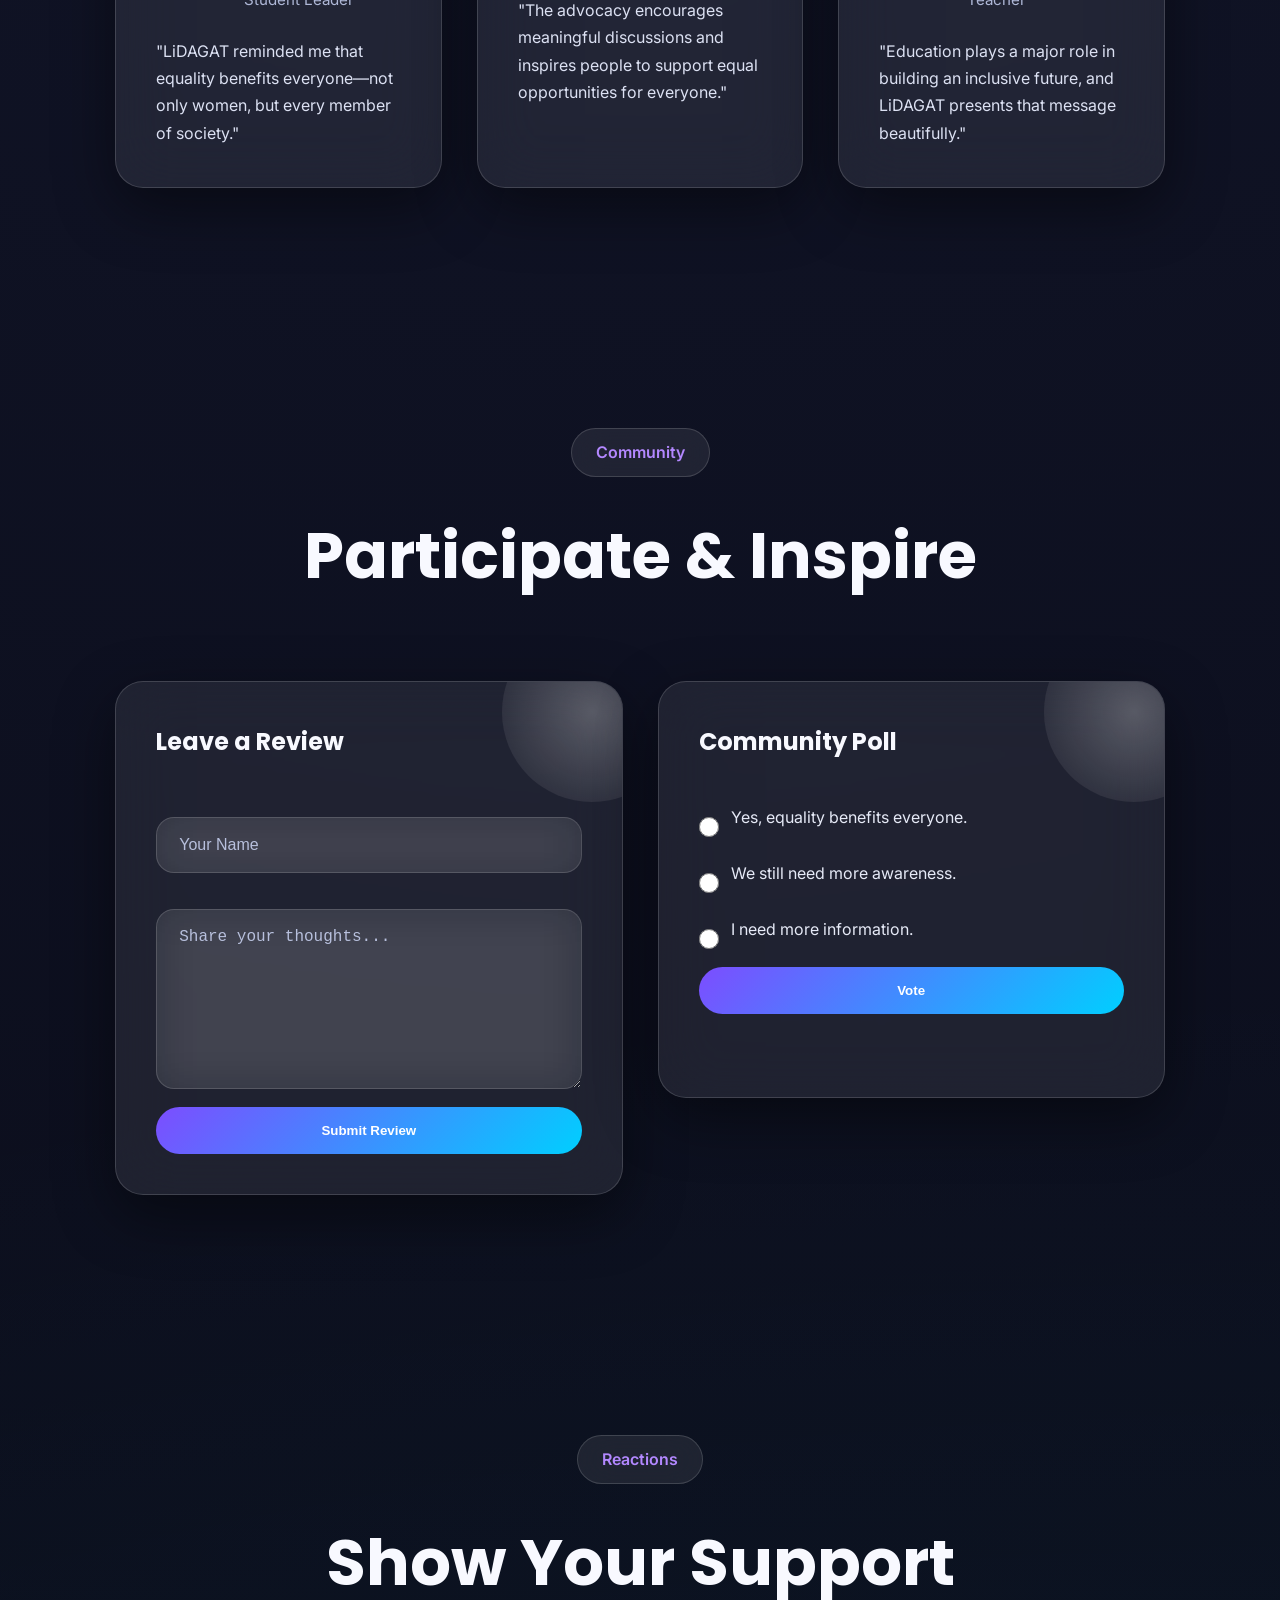
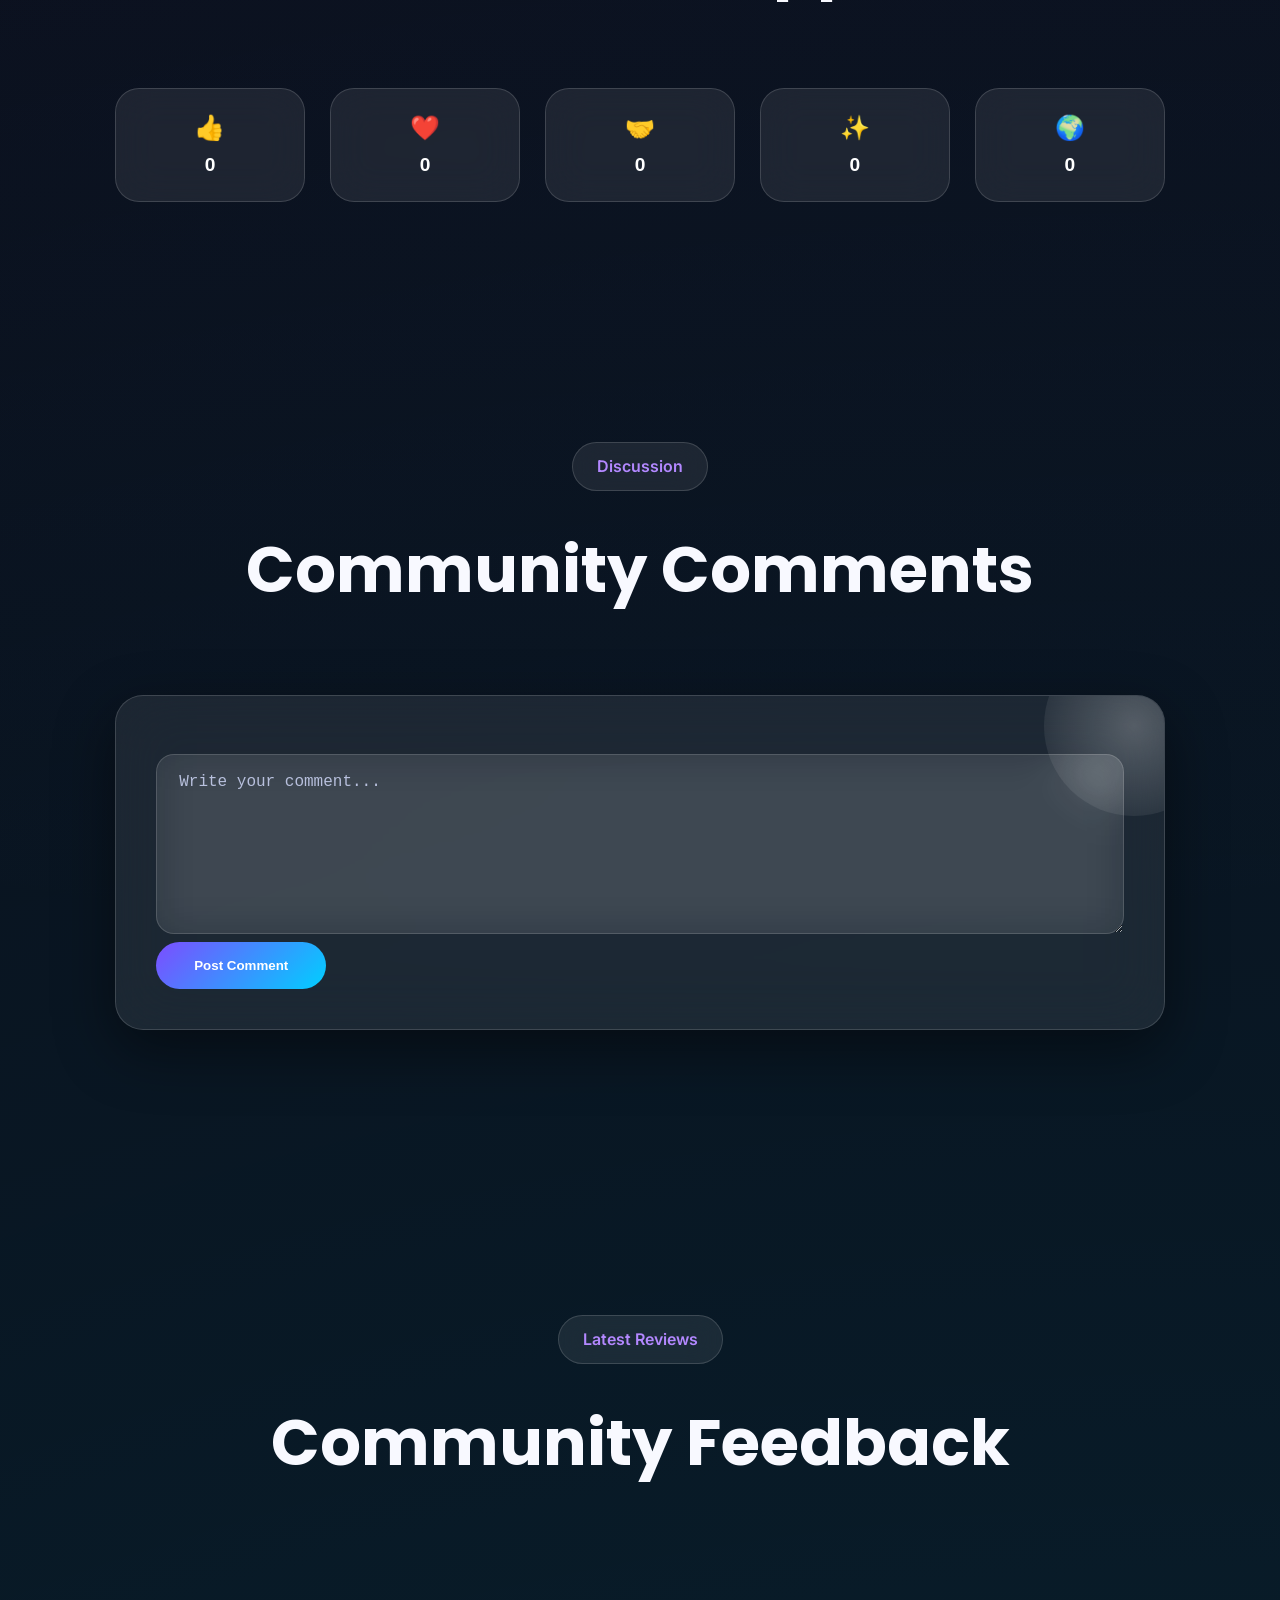
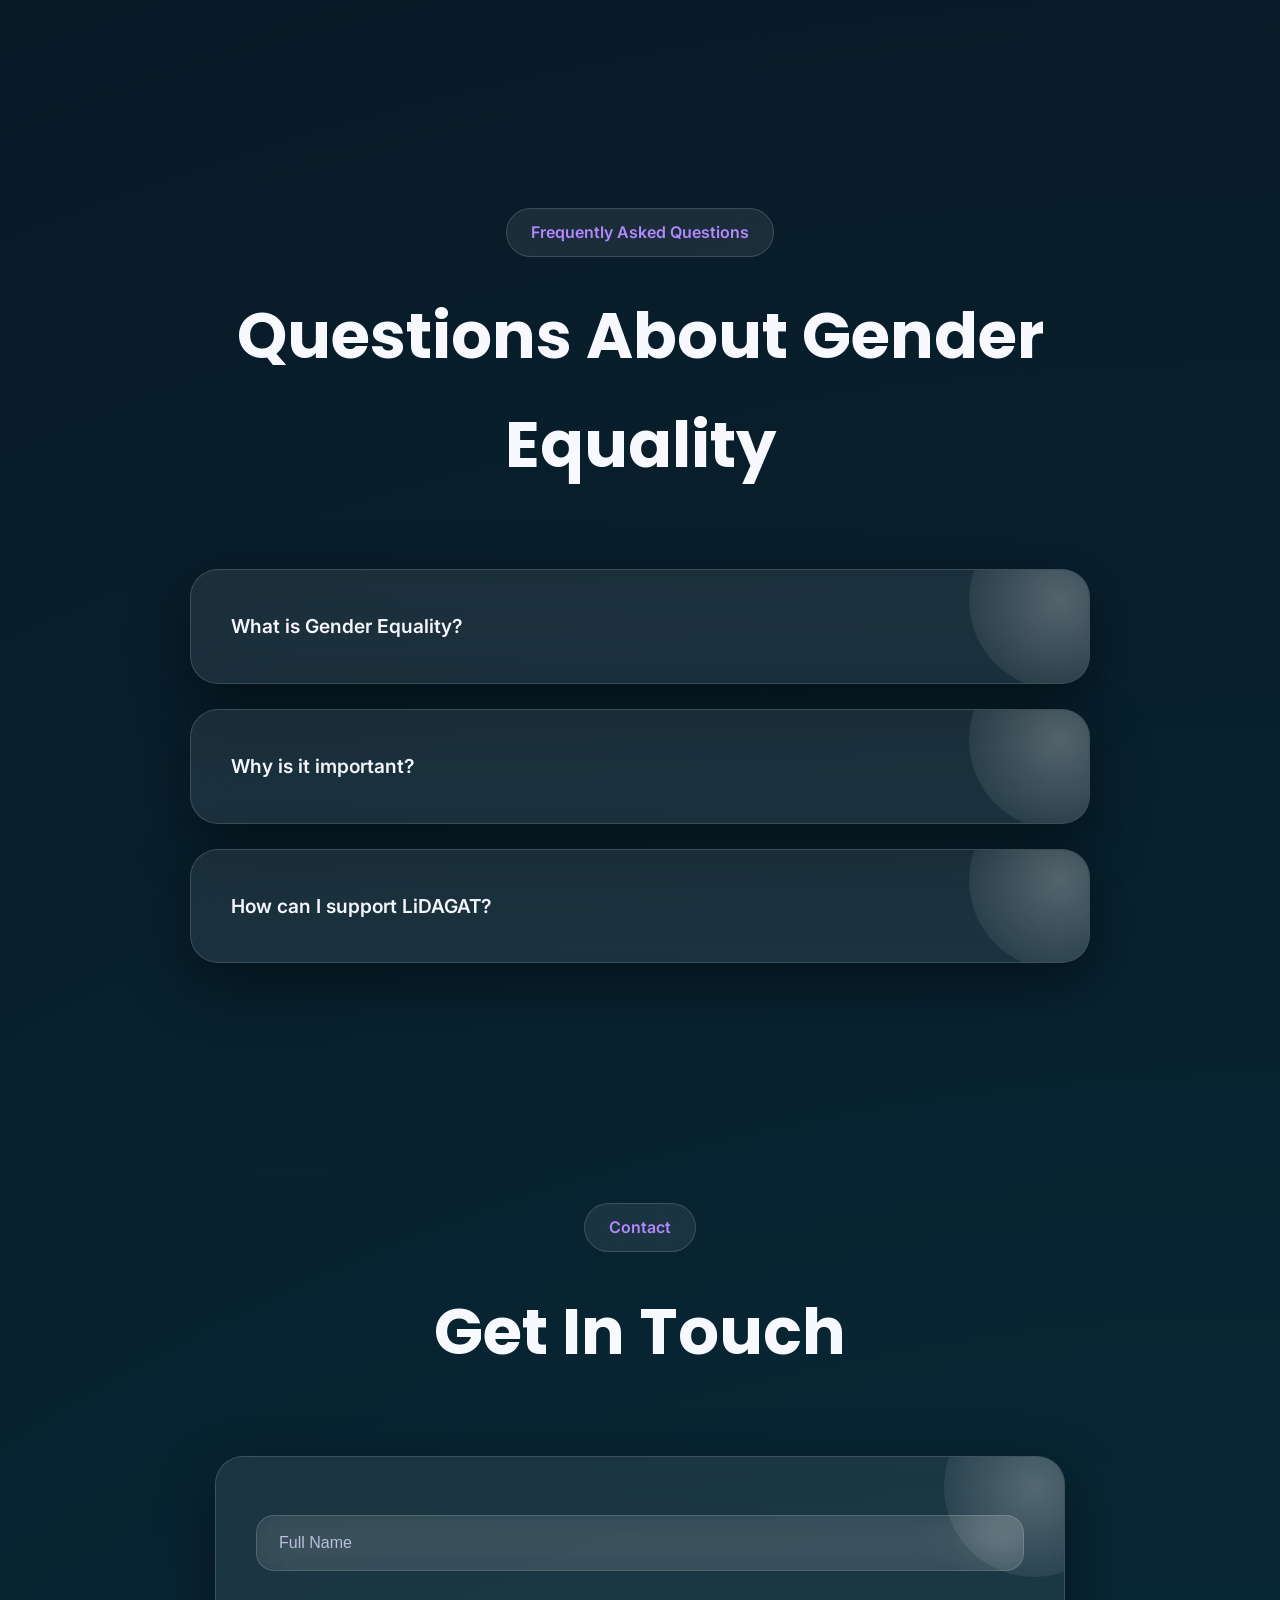
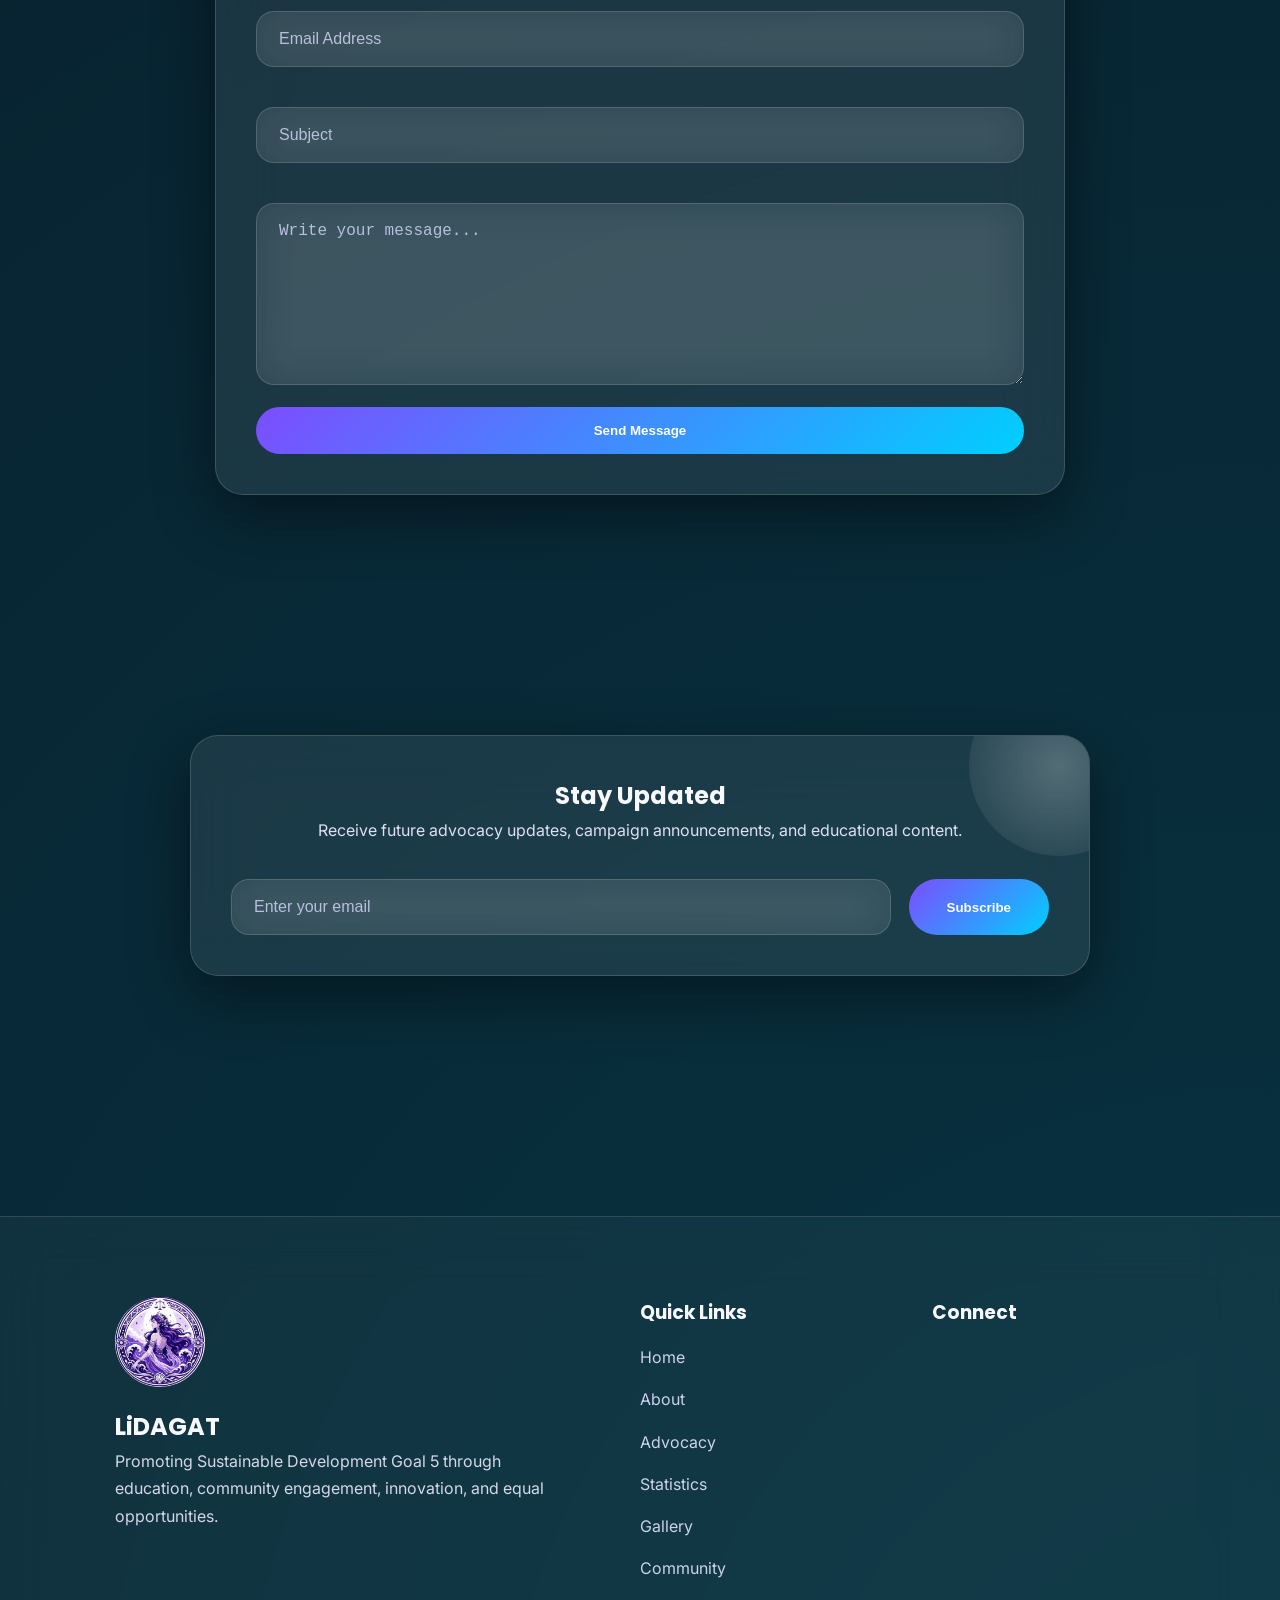
==== commit 8b23d2cf: "Update index.html" ====
--- a/index.html
+++ b/index.html
@@ -1865,7 +1865,7 @@
 
 <p class="developer-credit">
 
-Developed & Kenzhin G. Sabio
+Developed & Designed by Kenzhin G. Sabio
 
 </p>
 
